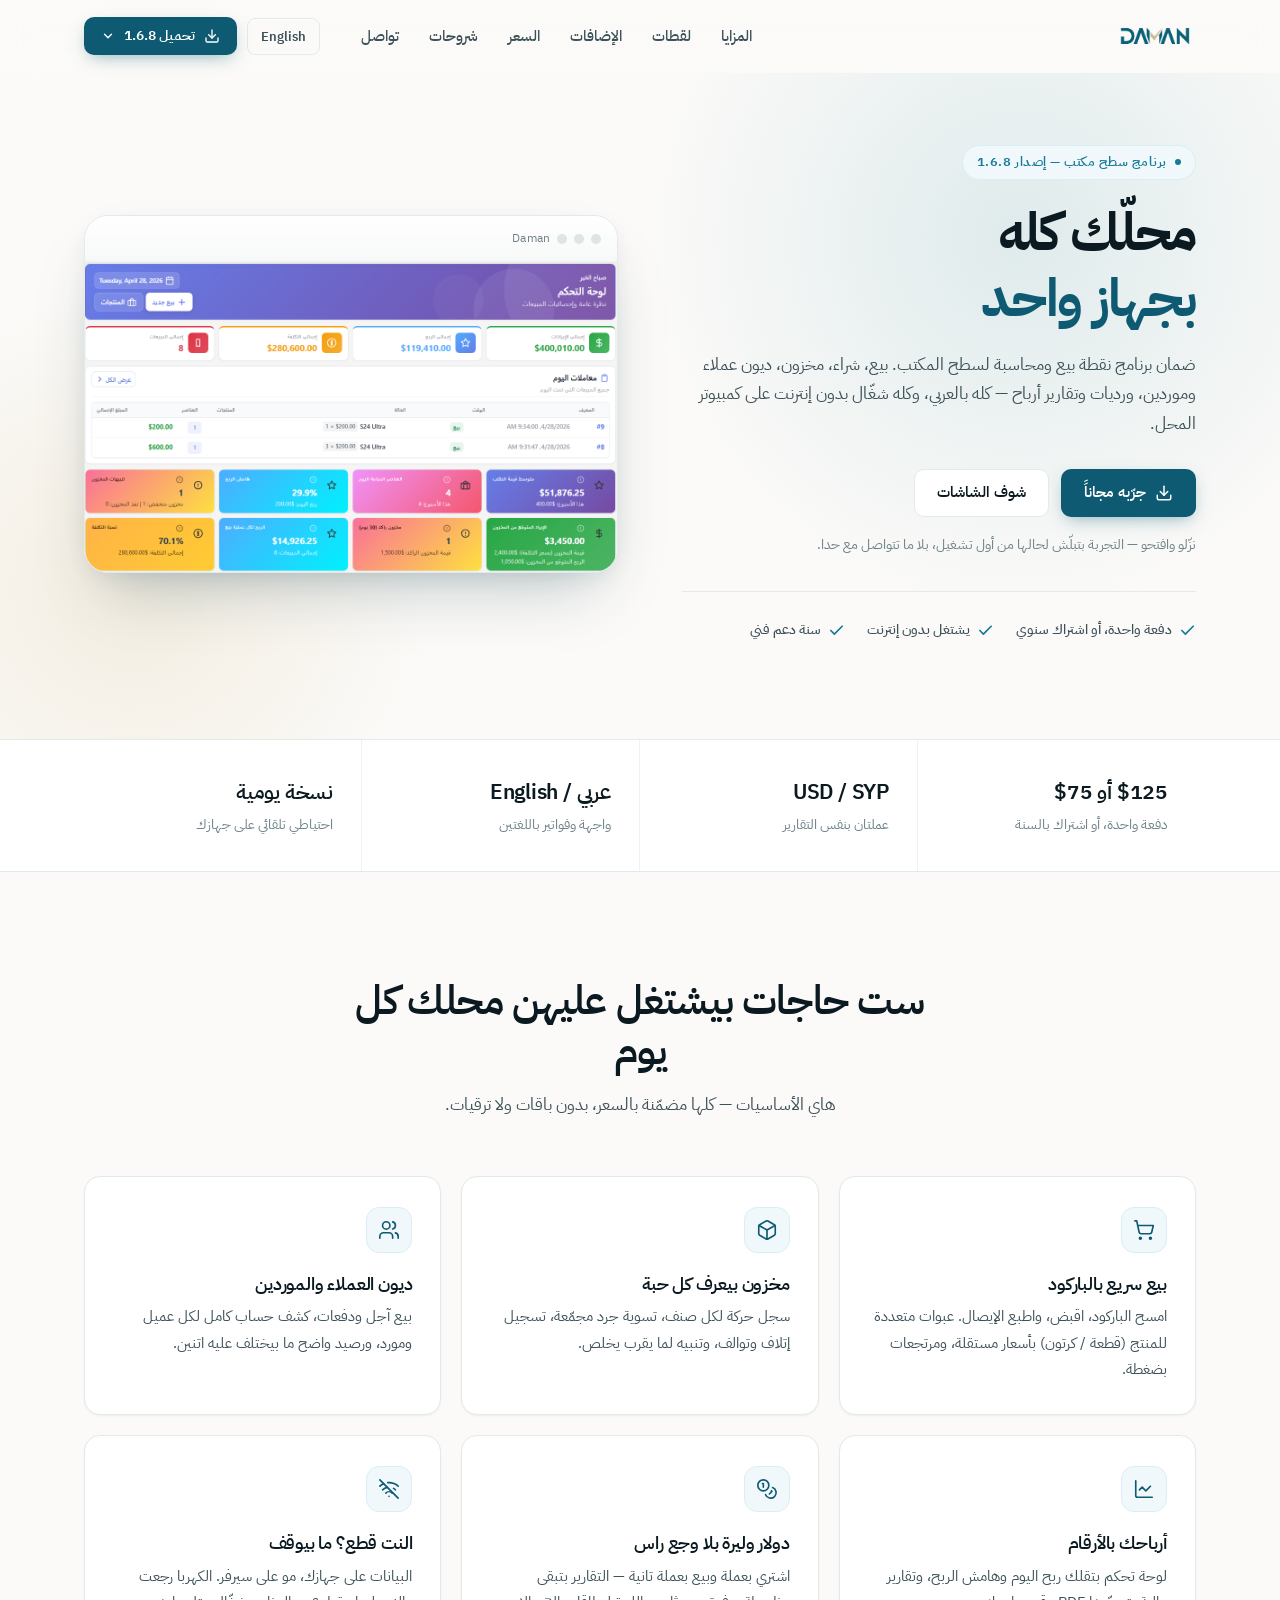
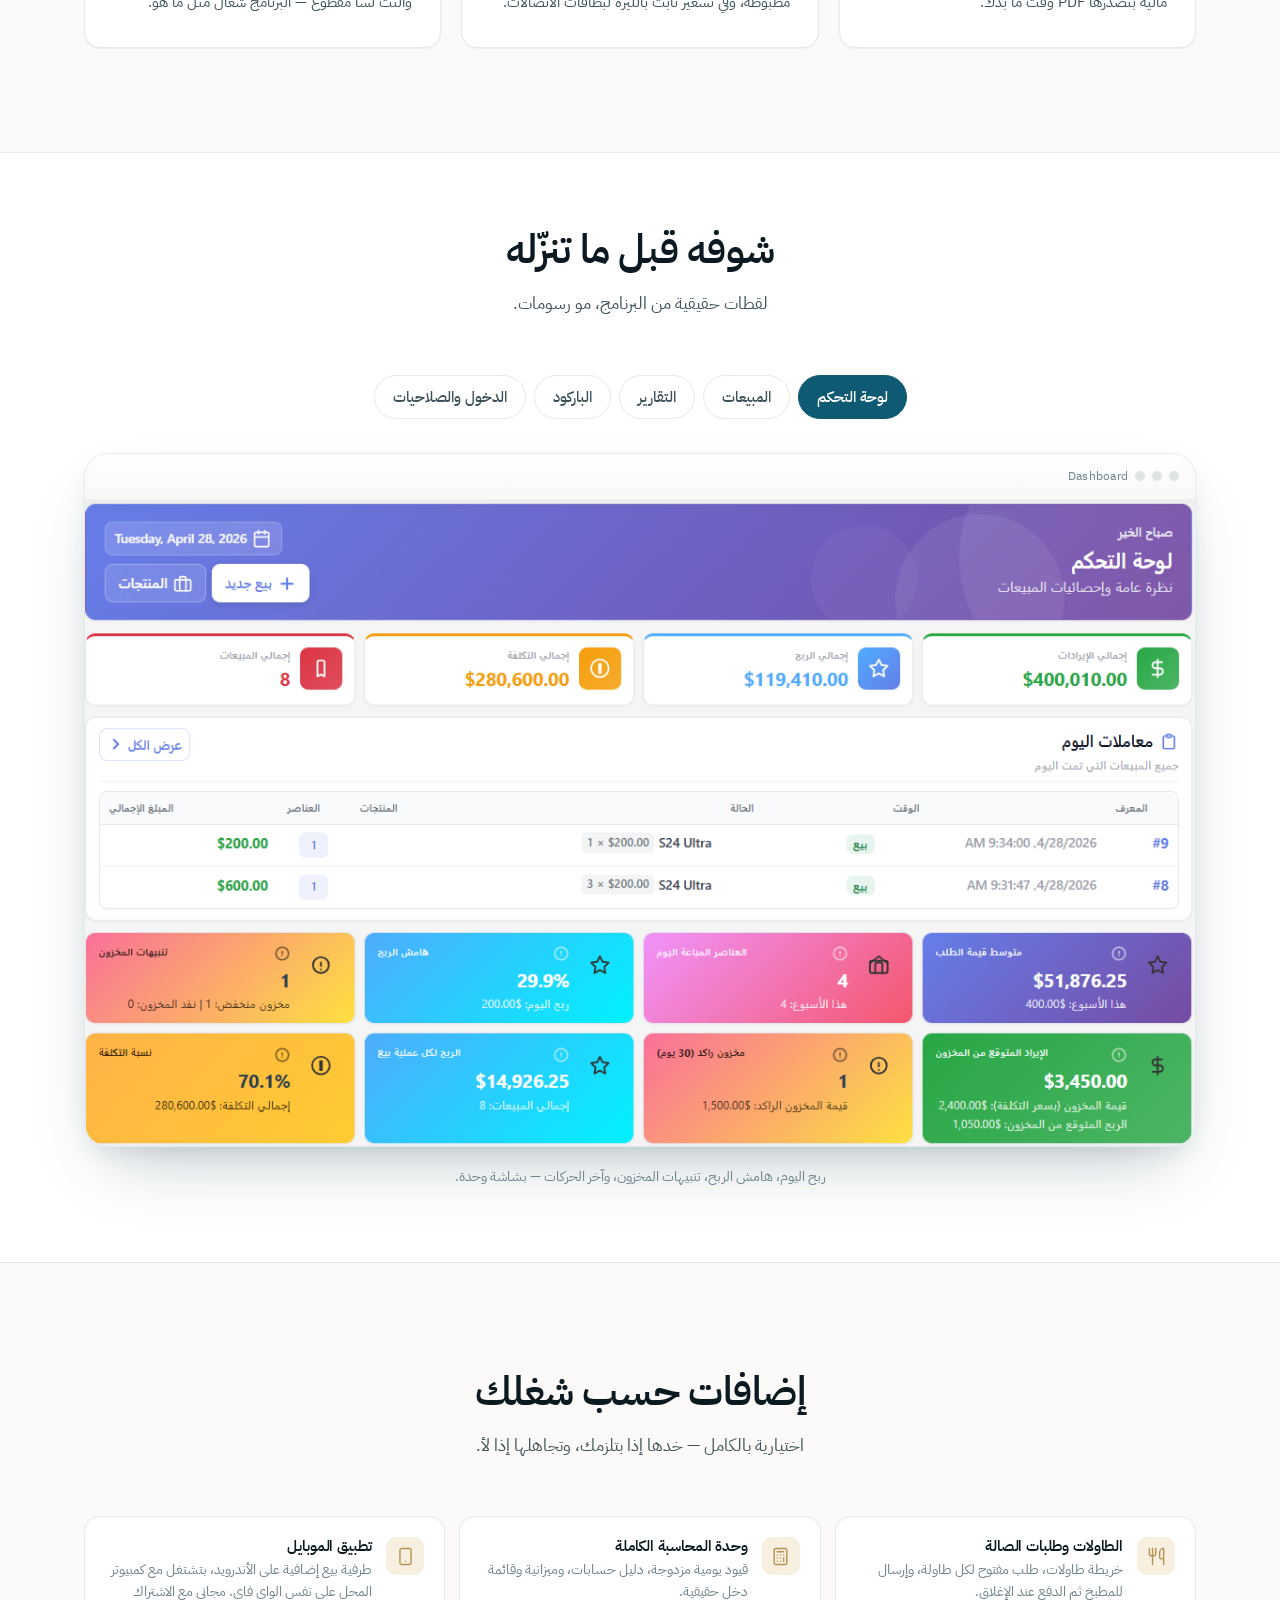
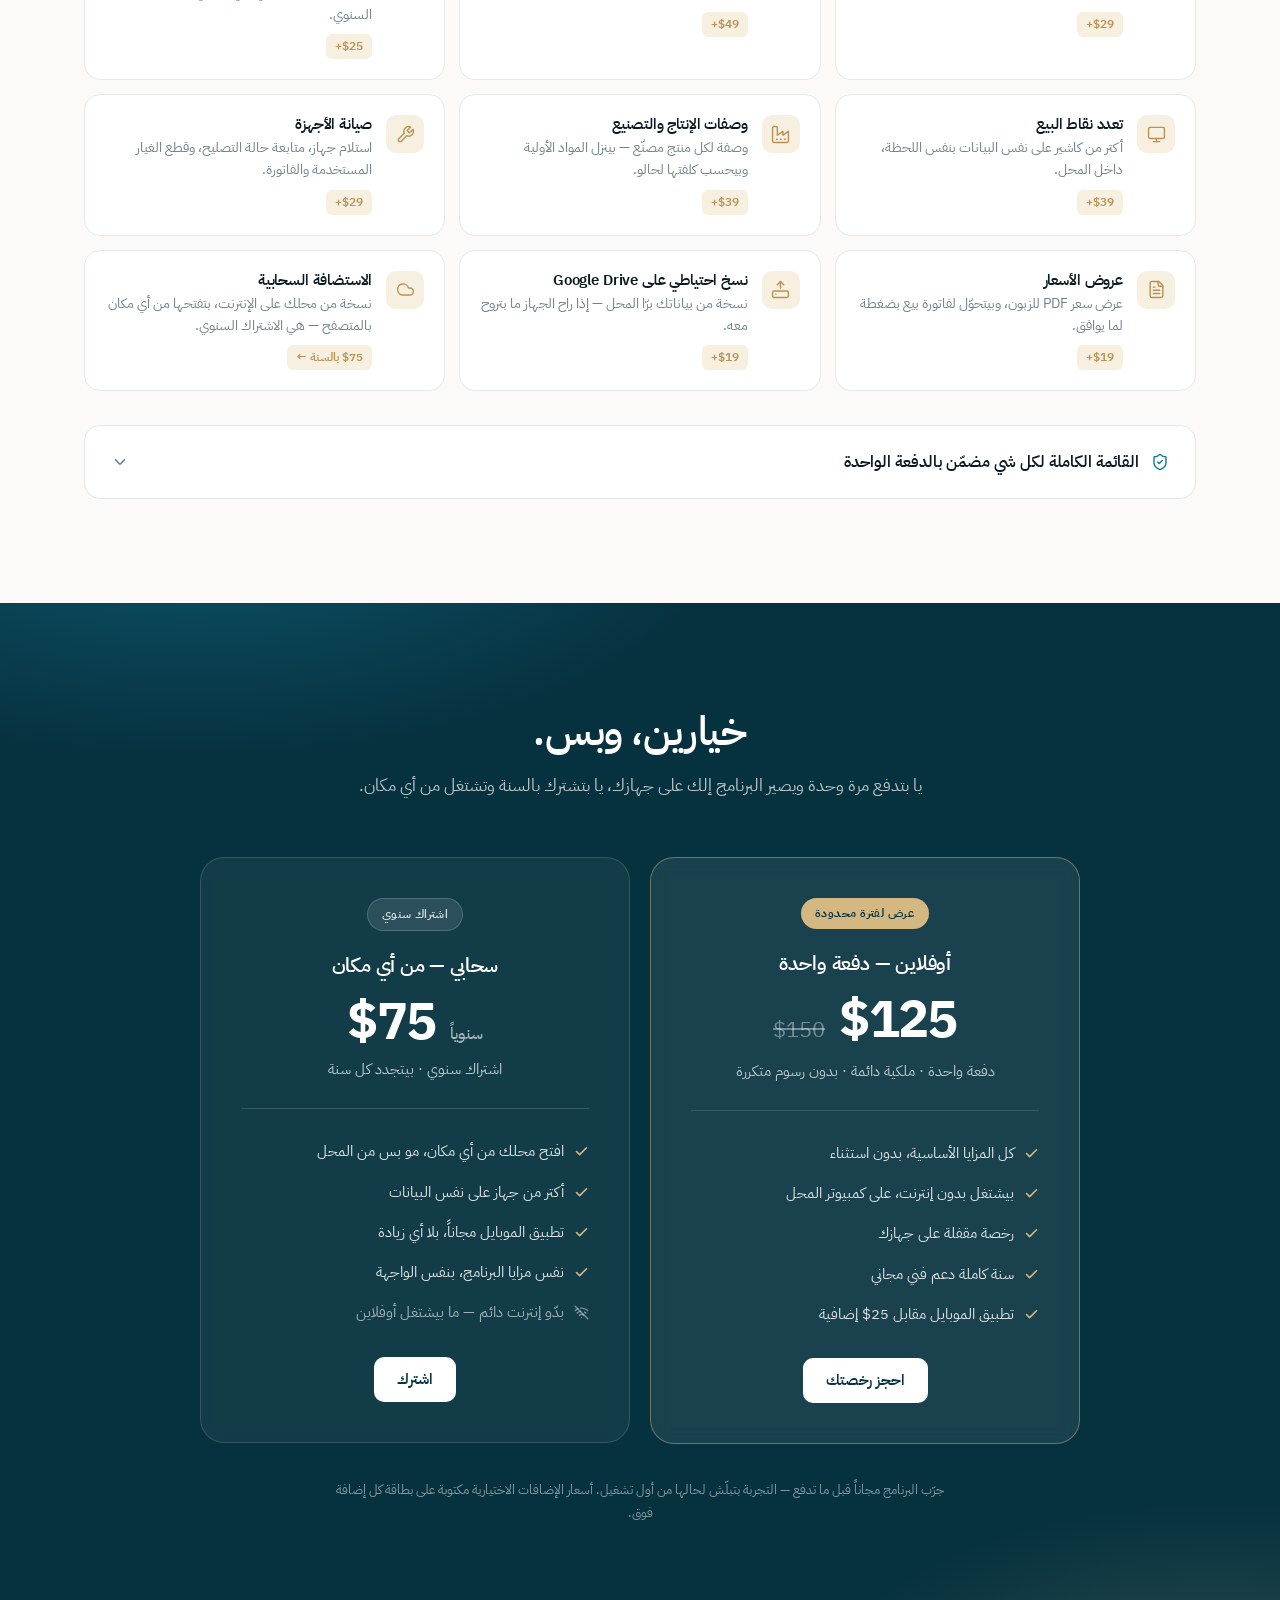
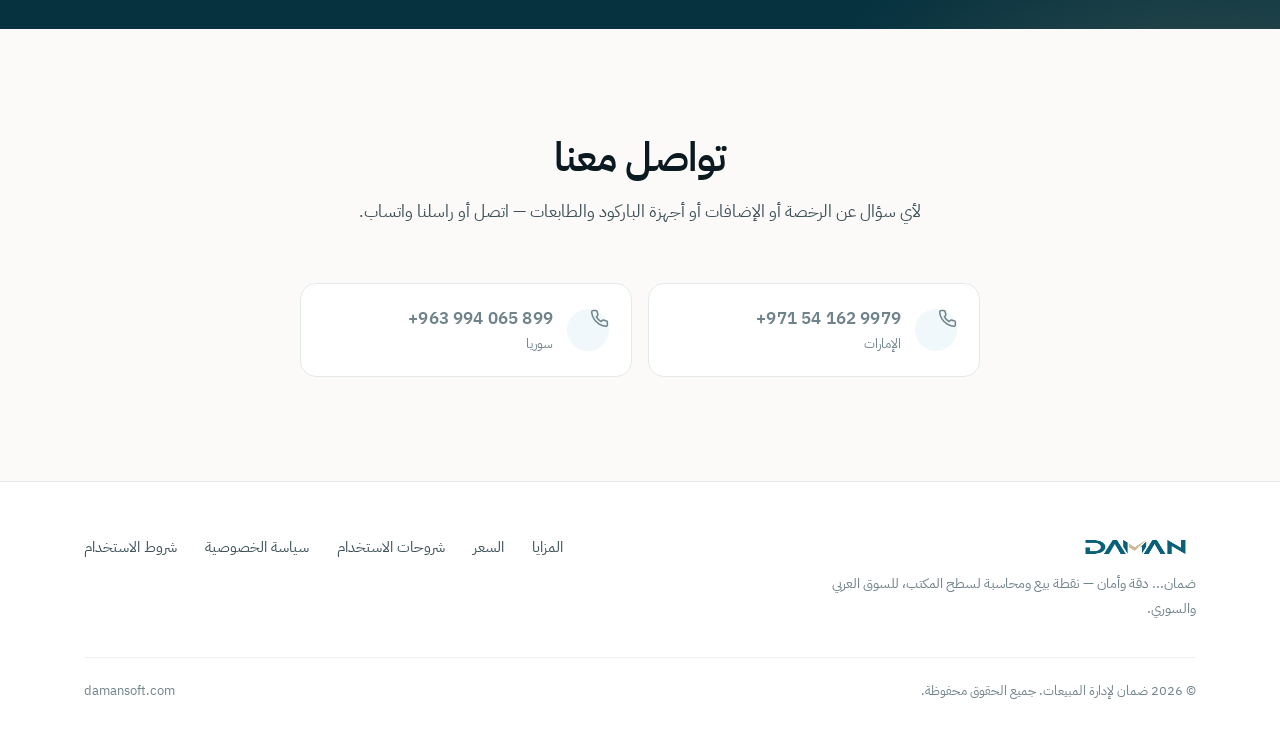
==== index.html @ 3c434d3d "redesign: rebuild the marketing site from scratch Replace the old page entirely rather than restylin" ====
<!DOCTYPE html>
<html lang="ar" dir="rtl">
<head>
<meta charset="UTF-8">
<meta name="viewport" content="width=device-width, initial-scale=1.0">
<title>ضمان لإدارة المبيعات | Daman Sales Management</title>
<meta name="description" content="ضمان — نظام نقاط بيع سطح مكتب للمحلات العربية. يعمل بدون إنترنت، دعم تعدد العملات، ورديات، حسابات عملاء وموردين، مشتريات، تقارير PDF، وباركود.">
<meta property="og:title" content="ضمان لإدارة المبيعات | Daman Sales Management">
<meta property="og:description" content="ضمان... دقة وأمان — نقطة بيع سطح مكتب متكاملة للسوق العربي والسوري.">
<meta property="og:image" content="https://damansoft.com/dashboard.png">
<meta name="theme-color" content="#0E5A72">
<link rel="icon" type="image/x-icon" href="./icon.ico">
<link rel="preconnect" href="https://fonts.googleapis.com">
<link rel="preconnect" href="https://fonts.gstatic.com" crossorigin>
<link href="https://fonts.googleapis.com/css2?family=IBM+Plex+Sans+Arabic:wght@300;400;500;600;700&display=swap" rel="stylesheet">
<style>
/* ──────────────────────────────────────────────────────────────
   Design tokens — one place for colour, type scale, spacing.
   Palette is taken straight from the logo: deep petrol teal +
   warm sand gold, on a warm off-white (not a cold grey).
   ────────────────────────────────────────────────────────────── */
:root{
  --teal-900:#06313f;
  --teal-800:#0a475c;
  --teal-700:#0e5a72;
  --teal-600:#157b97;
  --teal-100:#dbeef4;
  --teal-50:#f0f8fb;
  --sand-600:#b89355;
  --sand-500:#d3b882;
  --sand-100:#f7efdf;
  --ink:#0b1a20;
  --ink-70:#3d5159;
  --ink-45:#6f838a;
  --line:#e4e9ea;
  --line-soft:#eff2f2;
  --bg:#fbfaf8;
  --surface:#ffffff;

  --radius-sm:10px;
  --radius:16px;
  --radius-lg:24px;

  --shadow-sm:0 1px 2px rgba(11,26,32,.05);
  --shadow:0 4px 16px -4px rgba(11,26,32,.08), 0 1px 3px rgba(11,26,32,.04);
  --shadow-lg:0 32px 64px -24px rgba(6,49,63,.28), 0 8px 24px -8px rgba(6,49,63,.12);

  --maxw:1160px;
  --ease:cubic-bezier(.22,.61,.36,1);
}

*,*::before,*::after{box-sizing:border-box;margin:0;padding:0}

html{scroll-behavior:smooth;scroll-padding-top:88px;-webkit-text-size-adjust:100%}

body{
  font-family:'IBM Plex Sans Arabic',system-ui,-apple-system,'Segoe UI',sans-serif;
  background:var(--bg);
  color:var(--ink);
  font-size:16px;
  font-weight:400;
  line-height:1.75;
  -webkit-font-smoothing:antialiased;
  text-rendering:optimizeLegibility;
}

img{max-width:100%;display:block}
a{color:inherit;text-decoration:none}
ul{list-style:none}
svg{flex:none}

/* Language switching: both languages live in the DOM, one is hidden.
   No JS needed to read the page, and both are indexable. */
html[lang="ar"] .en{display:none !important}
html[lang="en"] .ar{display:none !important}

::selection{background:var(--teal-100);color:var(--teal-900)}

:focus-visible{outline:2px solid var(--teal-600);outline-offset:3px;border-radius:6px}

/* ── Layout primitives ─────────────────────────────────────── */
.wrap{width:100%;max-width:var(--maxw);margin-inline:auto;padding-inline:24px}
.section{padding-block:104px}
.section--tight{padding-block:72px}

.eyebrow{
  display:inline-flex;align-items:center;gap:8px;
  font-size:.8125rem;font-weight:600;letter-spacing:.04em;
  color:var(--teal-600);
  background:var(--teal-50);
  border:1px solid var(--teal-100);
  border-radius:100px;
  padding:5px 14px;
  margin-bottom:20px;
}
.eyebrow .dot{width:6px;height:6px;border-radius:50%;background:var(--teal-600)}

h1,h2,h3,h4{line-height:1.25;font-weight:600;letter-spacing:-.01em}
h2{font-size:clamp(1.75rem,3.4vw,2.5rem)}
h3{font-size:1.125rem;font-weight:600}

.section-head{max-width:620px;margin-bottom:56px}
.section-head.center{margin-inline:auto;text-align:center}
.lead{color:var(--ink-70);font-size:1.0625rem;margin-top:14px}

/* ── Buttons ───────────────────────────────────────────────── */
.btn{
  display:inline-flex;align-items:center;justify-content:center;gap:9px;
  font-family:inherit;font-size:.9375rem;font-weight:600;line-height:1;
  padding:14px 22px;border-radius:var(--radius-sm);border:1px solid transparent;
  cursor:pointer;white-space:nowrap;
  transition:background .18s var(--ease),border-color .18s var(--ease),
             color .18s var(--ease),transform .18s var(--ease),box-shadow .18s var(--ease);
}
.btn:active{transform:translateY(1px)}
.btn--primary{background:var(--teal-700);color:#fff;box-shadow:0 6px 18px -6px rgba(14,90,114,.5)}
.btn--primary:hover{background:var(--teal-800);box-shadow:0 10px 24px -8px rgba(14,90,114,.55)}
.btn--ghost{background:var(--surface);color:var(--ink);border-color:var(--line)}
.btn--ghost:hover{border-color:var(--teal-600);color:var(--teal-700)}
.btn--onDark{background:#fff;color:var(--teal-900)}
.btn--onDark:hover{background:var(--sand-100)}
.btn--sm{padding:10px 16px;font-size:.875rem}

/* ── Nav ───────────────────────────────────────────────────── */
.nav{
  position:sticky;top:0;z-index:60;
  background:rgba(251,250,248,.82);
  backdrop-filter:saturate(180%) blur(16px);
  -webkit-backdrop-filter:saturate(180%) blur(16px);
  border-bottom:1px solid transparent;
  transition:border-color .25s var(--ease),box-shadow .25s var(--ease);
}
.nav.is-stuck{border-bottom-color:var(--line);box-shadow:0 1px 16px rgba(11,26,32,.04)}
.nav__inner{display:flex;align-items:center;gap:28px;height:72px}
.nav__logo img{height:30px;width:auto}
.nav__links{display:flex;align-items:center;gap:4px;margin-inline-start:auto}
.nav__links a{
  font-size:.9375rem;font-weight:500;color:var(--ink-70);
  padding:8px 13px;border-radius:8px;transition:color .18s,background .18s;
}
.nav__links a:hover{color:var(--teal-700);background:var(--teal-50)}
.nav__actions{display:flex;align-items:center;gap:10px}

.lang-toggle{
  font-family:inherit;font-size:.8125rem;font-weight:600;
  background:none;border:1px solid var(--line);color:var(--ink-70);
  padding:8px 13px;border-radius:8px;cursor:pointer;
  transition:border-color .18s,color .18s;
}
.lang-toggle:hover{border-color:var(--teal-600);color:var(--teal-700)}

/* Download dropdown — plain <details>, works without JS */
.dl{position:relative}
.dl > summary{list-style:none;cursor:pointer}
.dl > summary::-webkit-details-marker{display:none}
.dl__menu{
  position:absolute;inset-inline-end:0;top:calc(100% + 10px);
  width:max-content;min-width:272px;max-width:min(340px,calc(100vw - 36px));
  padding:7px;
  background:var(--surface);border:1px solid var(--line);
  border-radius:var(--radius);box-shadow:var(--shadow-lg);
  z-index:70;
}
.dl__menu a{
  display:flex;align-items:baseline;gap:8px;flex-wrap:wrap;
  padding:11px 13px;border-radius:9px;
  font-size:.9375rem;font-weight:500;
  transition:background .15s;
}
.dl__menu a:hover{background:var(--teal-50);color:var(--teal-800)}
.dl__menu small{color:var(--ink-45);font-weight:400;font-size:.8125rem}
.dl__caret{transition:transform .2s var(--ease)}
.dl[open] .dl__caret{transform:rotate(180deg)}

/* Phone menu — same <details> pattern, shown only where the inline links are not */
.menu{display:none;position:relative}
.menu > summary{
  list-style:none;cursor:pointer;
  display:grid;place-items:center;width:38px;height:38px;
  border:1px solid var(--line);border-radius:9px;color:var(--ink-70);
}
.menu > summary::-webkit-details-marker{display:none}
.menu > summary:hover{border-color:var(--teal-600);color:var(--teal-700)}
.menu__panel{
  position:fixed;inset-inline-end:18px;top:72px;
  width:min(280px,calc(100vw - 36px));
  background:var(--surface);border:1px solid var(--line);
  border-radius:var(--radius);box-shadow:var(--shadow-lg);
  padding:7px;z-index:70;
}
.menu__panel a{display:block;padding:12px 14px;border-radius:9px;font-size:.9375rem;font-weight:500}
.menu__panel a:hover{background:var(--teal-50);color:var(--teal-800)}

/* ── Hero ──────────────────────────────────────────────────── */
.hero{position:relative;overflow:hidden;padding-block:72px 96px}
.hero::before{
  /* soft brand glow behind the headline, no hard edges */
  content:'';position:absolute;z-index:0;
  inset-inline-start:-10%;top:-34%;
  width:780px;height:780px;border-radius:50%;
  background:radial-gradient(circle,rgba(21,123,151,.12) 0%,rgba(21,123,151,0) 68%);
  pointer-events:none;
}
.hero::after{
  content:'';position:absolute;z-index:0;
  inset-inline-end:-14%;bottom:-24%;
  width:620px;height:620px;border-radius:50%;
  background:radial-gradient(circle,rgba(211,184,130,.20) 0%,rgba(211,184,130,0) 68%);
  pointer-events:none;
}
.hero .wrap{position:relative;z-index:1}
.hero__grid{display:grid;grid-template-columns:minmax(0,1fr) minmax(0,1.04fr);gap:64px;align-items:center}
.hero h1{font-size:clamp(2.1rem,4.6vw,3.3rem);font-weight:700;letter-spacing:-.025em}
.hero h1 em{font-style:normal;color:var(--teal-700)}
.hero__sub{color:var(--ink-70);font-size:1.0625rem;margin-top:18px;max-width:34em}
.hero__cta{display:flex;flex-wrap:wrap;gap:12px;margin-top:30px}
.hero__note{font-size:.875rem;color:var(--ink-45);margin-top:16px;max-width:38em}

.hero__trust{
  display:flex;flex-wrap:wrap;gap:8px 22px;
  margin-top:34px;padding-top:26px;border-top:1px solid var(--line);
}
.hero__trust li{
  display:flex;align-items:center;gap:7px;
  font-size:.875rem;font-weight:500;color:var(--ink-70);
}
.hero__trust svg{color:var(--teal-600)}

/* App-window frame around the screenshot */
.shot{
  background:var(--surface);
  border:1px solid var(--line);
  border-radius:var(--radius-lg);
  box-shadow:var(--shadow-lg);
  overflow:hidden;
}
.shot__bar{
  display:flex;align-items:center;gap:7px;
  padding:12px 16px;
  background:linear-gradient(180deg,#fff,#f7f8f8);
  border-bottom:1px solid var(--line-soft);
}
.shot__bar i{width:10px;height:10px;border-radius:50%;background:#dfe4e5;display:block}
.shot__bar span{
  margin-inline-start:auto;font-size:.75rem;color:var(--ink-45);
  letter-spacing:.02em;direction:ltr;
}
.shot img{width:100%;height:auto}

/* ── Fact strip ────────────────────────────────────────────── */
.facts{border-block:1px solid var(--line);background:var(--surface)}
.facts__grid{display:grid;grid-template-columns:repeat(4,1fr)}
.facts__item{padding:34px 28px;border-inline-start:1px solid var(--line-soft)}
.facts__item:first-child{border-inline-start:0}
.facts__item strong{display:block;font-size:1.3125rem;font-weight:600;letter-spacing:-.01em}
.facts__item span{display:block;font-size:.875rem;color:var(--ink-45);margin-top:2px}

/* ── Feature cards ─────────────────────────────────────────── */
.cards{display:grid;grid-template-columns:repeat(3,1fr);gap:20px}
.card{
  position:relative;
  background:var(--surface);
  border:1px solid var(--line);
  border-radius:var(--radius);
  padding:30px 28px 32px;
  box-shadow:var(--shadow-sm);
  transition:border-color .22s var(--ease),transform .22s var(--ease),box-shadow .22s var(--ease);
}
.card:hover{transform:translateY(-3px);border-color:var(--teal-100);box-shadow:var(--shadow)}
.card__icon{
  display:grid;place-items:center;
  width:46px;height:46px;border-radius:13px;
  background:var(--teal-50);color:var(--teal-700);
  border:1px solid var(--teal-100);
  margin-bottom:20px;
}
.card h3{margin-bottom:8px}
.card p{color:var(--ink-70);font-size:.9375rem}

/* ── Screenshot tabs ───────────────────────────────────────── */
.tabs{display:flex;flex-wrap:wrap;gap:8px;justify-content:center;margin-bottom:34px}
.tab{
  font-family:inherit;font-size:.9375rem;font-weight:500;
  padding:10px 18px;border-radius:100px;cursor:pointer;
  background:var(--surface);border:1px solid var(--line);color:var(--ink-70);
  transition:all .18s var(--ease);
}
.tab:hover{border-color:var(--teal-600);color:var(--teal-700)}
.tab[aria-selected="true"]{background:var(--teal-700);border-color:var(--teal-700);color:#fff}
.panel{display:none}
.panel[data-active]{display:block;animation:fade .4s var(--ease)}
@keyframes fade{from{opacity:0;transform:translateY(8px)}to{opacity:1;transform:none}}
.panel__cap{text-align:center;color:var(--ink-45);font-size:.875rem;margin-top:18px}

/* ── Add-ons ───────────────────────────────────────────────── */
.addons{display:grid;grid-template-columns:repeat(3,1fr);gap:14px}
.addon{
  display:flex;align-items:flex-start;gap:14px;
  background:var(--surface);border:1px solid var(--line);
  border-radius:var(--radius);padding:20px;
  transition:border-color .2s var(--ease)}
.addon:hover{border-color:var(--teal-100)}
.addon__ic{
  display:grid;place-items:center;flex:none;
  width:38px;height:38px;border-radius:10px;
  background:var(--sand-100);color:var(--sand-600);
}
.addon h4{font-size:.9375rem;font-weight:600;margin-bottom:3px}
.addon p{font-size:.875rem;color:var(--ink-45);line-height:1.6}
.addon .tagp{
  display:inline-block;margin-top:8px;
  font-size:.75rem;font-weight:600;color:var(--sand-600);
  background:var(--sand-100);border-radius:6px;padding:2px 9px;
  /* "+$29" must not be flipped to "$29+" by the RTL bidi algorithm. */
  direction:ltr;
}
.addon .tagp--word{direction:inherit}

/* ── Full list (collapsed) ─────────────────────────────────── */
.all{
  background:var(--surface);border:1px solid var(--line);
  border-radius:var(--radius);overflow:hidden;
}
.all > summary{
  list-style:none;cursor:pointer;
  display:flex;align-items:center;gap:12px;
  padding:22px 26px;font-weight:600;
  transition:background .18s;
}
.all > summary::-webkit-details-marker{display:none}
.all > summary:hover{background:var(--teal-50)}
.all > summary .chev{margin-inline-start:auto;color:var(--ink-45);transition:transform .22s var(--ease)}
.all[open] > summary .chev{transform:rotate(180deg)}
.all[open] > summary{border-bottom:1px solid var(--line-soft)}
.all__body{padding:26px;columns:2;column-gap:40px}
.all__body li{
  display:flex;gap:10px;align-items:flex-start;
  font-size:.9375rem;color:var(--ink-70);
  padding-block:6px;break-inside:avoid;
}
.all__body svg{color:var(--teal-600);margin-top:6px}

/* ── Pricing (dark band) ───────────────────────────────────── */
.price-band{
  background:var(--teal-900);
  background-image:
    radial-gradient(900px 420px at 15% -10%,rgba(21,123,151,.5),transparent 62%),
    radial-gradient(700px 380px at 95% 110%,rgba(211,184,130,.22),transparent 60%);
  color:#fff;
}
.price-band h2{color:#fff}
.price-band .lead{color:rgba(255,255,255,.72)}
.price-grid{
  display:grid;grid-template-columns:repeat(2,1fr);gap:20px;
  max-width:880px;margin-inline:auto;align-items:start;
}
.price-card{
  background:rgba(255,255,255,.055);
  border:1px solid rgba(255,255,255,.14);
  border-radius:var(--radius-lg);
  padding:40px;
  backdrop-filter:blur(8px);
  -webkit-backdrop-filter:blur(8px);
  text-align:center;
}
.price-card--main{border-color:rgba(211,184,130,.45);background:rgba(255,255,255,.08)}
.price-card .badge{
  display:inline-block;
  font-size:.75rem;font-weight:600;letter-spacing:.04em;
  color:var(--teal-900);background:var(--sand-500);
  border-radius:100px;padding:5px 14px;margin-bottom:22px;
}
.price-card .badge--plain{
  color:rgba(255,255,255,.82);background:rgba(255,255,255,.1);
  border:1px solid rgba(255,255,255,.18);
}
.price-card h3{font-size:1.25rem;color:#fff;font-weight:600}
.price-row{
  display:flex;align-items:baseline;justify-content:center;gap:14px;
  margin:18px 0 8px;direction:ltr;
}
.price-row .was{font-size:1.375rem;color:rgba(255,255,255,.4);text-decoration:line-through}
.price-row .now{font-size:3.25rem;font-weight:700;letter-spacing:-.03em;line-height:1}
.price-row .per{font-size:1rem;color:rgba(255,255,255,.6);font-weight:500}
.price-card .once{color:rgba(255,255,255,.72);font-size:.9375rem}
.price-band .fine{
  color:rgba(255,255,255,.5);font-size:.8125rem;
  margin-top:34px;line-height:1.8;
}
.price-card .btn{margin-top:26px}

.price-points{
  display:grid;gap:4px;
  text-align:start;margin-top:26px;padding-top:24px;
  border-top:1px solid rgba(255,255,255,.14);
}
.price-points li{
  display:flex;gap:10px;align-items:flex-start;
  font-size:.9375rem;color:rgba(255,255,255,.86);padding-block:5px;
}
.price-points svg{color:var(--sand-500);margin-top:6px}

/* ── Contact ───────────────────────────────────────────────── */
.contact-grid{display:grid;grid-template-columns:repeat(2,1fr);gap:16px;max-width:680px;margin-inline:auto}
.num{
  display:flex;align-items:center;gap:14px;
  background:var(--surface);border:1px solid var(--line);
  border-radius:var(--radius);padding:20px 22px;
  transition:border-color .2s var(--ease),transform .2s var(--ease),box-shadow .2s var(--ease);
}
.num:hover{border-color:var(--teal-600);transform:translateY(-2px);box-shadow:var(--shadow)}
.num__ic{
  display:grid;place-items:center;flex:none;
  width:42px;height:42px;border-radius:50%;
  background:var(--teal-50);color:var(--teal-700);
}
.num b{display:block;font-size:1.0625rem;font-weight:600;direction:ltr;letter-spacing:.01em}
.num span{display:block;font-size:.8125rem;color:var(--ink-45)}

/* ── Footer ────────────────────────────────────────────────── */
.foot{border-top:1px solid var(--line);background:var(--surface);padding-block:52px 40px}
.foot__top{display:flex;flex-wrap:wrap;gap:28px;align-items:flex-start;justify-content:space-between}
.foot__brand img{height:26px}
.foot__brand p{font-size:.875rem;color:var(--ink-45);margin-top:12px;max-width:26em}
.foot__links{display:flex;flex-wrap:wrap;gap:10px 28px}
.foot__links a{font-size:.9375rem;color:var(--ink-70);transition:color .18s}
.foot__links a:hover{color:var(--teal-700)}
.foot__bar{
  margin-top:36px;padding-top:22px;border-top:1px solid var(--line-soft);
  display:flex;flex-wrap:wrap;gap:10px 20px;justify-content:space-between;
  font-size:.8125rem;color:var(--ink-45);
}

/* ── Scroll reveal ─────────────────────────────────────────── */
.reveal{opacity:0;transform:translateY(18px);transition:opacity .6s var(--ease),transform .6s var(--ease)}
.reveal.in{opacity:1;transform:none}

@media (prefers-reduced-motion:reduce){
  *{animation-duration:.01ms !important;transition-duration:.01ms !important;scroll-behavior:auto !important}
  .reveal{opacity:1;transform:none}
}

/* ── Responsive ────────────────────────────────────────────── */
@media (max-width:1000px){
  .hero__grid{grid-template-columns:1fr;gap:48px}
  .cards,.addons{grid-template-columns:repeat(2,1fr)}
  .price-grid{max-width:620px;grid-template-columns:1fr}
  .facts__grid{grid-template-columns:repeat(2,1fr)}
  .facts__item:nth-child(3){border-inline-start:0}
  .facts__item:nth-child(n+3){border-top:1px solid var(--line-soft)}
  .nav__links{display:none}
  .menu{display:block}
}
@media (max-width:760px){
  .section{padding-block:72px}
  .wrap{padding-inline:18px}
  .hero{padding-block:48px 72px}
  .cards,.addons,.contact-grid,.price-grid{grid-template-columns:1fr}
  .all__body{columns:1;padding:20px}
  .dl > summary .dlv{display:none}
  .price-card{padding:30px 22px}
  .price-row .now{font-size:3rem}
  .nav__inner{height:64px;gap:14px}
  .nav__logo img{height:26px}
  .hero__cta .btn{flex:1 1 100%}
  .dl__menu{position:fixed;inset-inline-end:18px;top:72px;min-width:0;width:min(320px,calc(100vw - 36px))}
  .foot__top{flex-direction:column}
}
</style>
</head>
<body>

<!-- Icon sprite: Lucide outline icons, inlined once and referenced with <use>. -->
<svg width="0" height="0" style="position:absolute" aria-hidden="true" focusable="false">
  <defs>
    <g id="i-cart"><circle cx="8" cy="21" r="1"/><circle cx="19" cy="21" r="1"/><path d="M2.05 2.05h2l2.66 12.42a2 2 0 0 0 2 1.58h9.78a2 2 0 0 0 1.95-1.57l1.65-7.43H5.12"/></g>
    <g id="i-box"><path d="M21 8a2 2 0 0 0-1-1.73l-7-4a2 2 0 0 0-2 0l-7 4A2 2 0 0 0 3 8v8a2 2 0 0 0 1 1.73l7 4a2 2 0 0 0 2 0l7-4A2 2 0 0 0 21 16Z"/><path d="m3.3 7 8.7 5 8.7-5"/><path d="M12 22V12"/></g>
    <g id="i-users"><path d="M16 21v-2a4 4 0 0 0-4-4H6a4 4 0 0 0-4 4v2"/><circle cx="9" cy="7" r="4"/><path d="M22 21v-2a4 4 0 0 0-3-3.87"/><path d="M16 3.13a4 4 0 0 1 0 7.75"/></g>
    <g id="i-chart"><path d="M3 3v16a2 2 0 0 0 2 2h16"/><path d="m19 9-5 5-4-4-3 3"/></g>
    <g id="i-offline"><path d="M12 20h.01"/><path d="M8.5 16.43a5 5 0 0 1 7 0"/><path d="M5 12.86a10 10 0 0 1 5.17-2.69"/><path d="M19 12.86a10 10 0 0 0-2.01-1.52"/><path d="M2 8.82a15 15 0 0 1 4.18-2.64"/><path d="M22 8.82a15 15 0 0 0-11.29-3.76"/><path d="m2 2 20 20"/></g>
    <g id="i-coins"><circle cx="8" cy="8" r="6"/><path d="M18.09 10.37A6 6 0 1 1 10.34 18"/><path d="M7 6h1v4"/><path d="m16.71 13.88.7.71-2.82 2.82"/></g>
    <g id="i-check"><path d="m20 6-11 11-5-5"/></g>
    <g id="i-down"><path d="M21 15v4a2 2 0 0 1-2 2H5a2 2 0 0 1-2-2v-4"/><path d="m7 10 5 5 5-5"/><path d="M12 15V3"/></g>
    <g id="i-chev"><path d="m6 9 6 6 6-6"/></g>
    <g id="i-menu"><path d="M4 6h16"/><path d="M4 12h16"/><path d="M4 18h16"/></g>
    <g id="i-phone"><path d="M22 16.92v3a2 2 0 0 1-2.18 2 19.79 19.79 0 0 1-8.63-3.07 19.5 19.5 0 0 1-6-6 19.79 19.79 0 0 1-3.07-8.67A2 2 0 0 1 4.11 2h3a2 2 0 0 1 2 1.72c.13.96.36 1.9.7 2.81a2 2 0 0 1-.45 2.11L8.09 9.91a16 16 0 0 0 6 6l1.27-1.27a2 2 0 0 1 2.11-.45c.9.34 1.85.57 2.81.7A2 2 0 0 1 22 16.92Z"/></g>
    <g id="i-table"><path d="M3 2v7c0 1.1.9 2 2 2h4a2 2 0 0 0 2-2V2"/><path d="M7 2v20"/><path d="M21 15V2a5 5 0 0 0-5 5v6c0 1.1.9 2 2 2h3Zm0 0v7"/></g>
    <g id="i-wrench"><path d="M14.7 6.3a1 1 0 0 0 0 1.4l1.6 1.6a1 1 0 0 0 1.4 0l3.77-3.77a6 6 0 0 1-7.94 7.94l-6.91 6.91a2.12 2.12 0 0 1-3-3l6.91-6.91a6 6 0 0 1 7.94-7.94l-3.76 3.76Z"/></g>
    <g id="i-cloud"><path d="M17.5 19H9a7 7 0 1 1 6.71-9h1.79a4.5 4.5 0 1 1 0 9Z"/></g>
    <g id="i-phone-app"><rect width="14" height="20" x="5" y="2" rx="2"/><path d="M12 18h.01"/></g>
    <g id="i-calc"><rect width="16" height="20" x="4" y="2" rx="2"/><path d="M8 6h8"/><path d="M16 14v4"/><path d="M16 10h.01"/><path d="M12 10h.01"/><path d="M8 10h.01"/><path d="M12 14h.01"/><path d="M8 14h.01"/><path d="M12 18h.01"/><path d="M8 18h.01"/></g>
    <g id="i-quote"><path d="M15 2H6a2 2 0 0 0-2 2v16a2 2 0 0 0 2 2h12a2 2 0 0 0 2-2V7Z"/><path d="M14 2v4a2 2 0 0 0 2 2h4"/><path d="M16 13H8"/><path d="M16 17H8"/><path d="M10 9H8"/></g>
    <g id="i-monitor"><rect width="20" height="14" x="2" y="3" rx="2"/><path d="M8 21h8"/><path d="M12 17v4"/></g>
    <g id="i-factory"><path d="M2 20a2 2 0 0 0 2 2h16a2 2 0 0 0 2-2V8l-7 5V8l-7 5V4a2 2 0 0 0-2-2H4a2 2 0 0 0-2 2Z"/><path d="M17 18h1"/><path d="M12 18h1"/><path d="M7 18h1"/></g>
    <g id="i-backup"><path d="m16 6-4-4-4 4"/><path d="M12 2v8"/><rect width="20" height="8" x="2" y="14" rx="2"/><path d="M6 18h.01"/></g>
    <g id="i-clock"><circle cx="12" cy="12" r="10"/><path d="M12 6v6l4 2"/></g>
    <g id="i-shield"><path d="M20 13c0 5-3.5 7.5-7.66 8.95a1 1 0 0 1-.67-.01C7.5 20.5 4 18 4 13V6a1 1 0 0 1 1-1c2 0 4.5-1.2 6.24-2.72a1.17 1.17 0 0 1 1.52 0C14.51 3.81 17 5 19 5a1 1 0 0 1 1 1Z"/><path d="m9 12 2 2 4-4"/></g>
    <g id="i-barcode"><path d="M3 7V5a2 2 0 0 1 2-2h2"/><path d="M17 3h2a2 2 0 0 1 2 2v2"/><path d="M21 17v2a2 2 0 0 1-2 2h-2"/><path d="M7 21H5a2 2 0 0 1-2-2v-2"/><path d="M8 7v10"/><path d="M12 7v10"/><path d="M17 7v10"/></g>
  </defs>
</svg>

<!-- ══ NAV ══════════════════════════════════════════════════ -->
<nav class="nav" id="nav">
  <div class="wrap nav__inner">
    <a href="#top" class="nav__logo" aria-label="Daman">
      <img src="./logo-dark.png" alt="Daman" width="140" height="30">
    </a>

    <div class="nav__links">
      <a href="#features"><span class="ar">المزايا</span><span class="en">Features</span></a>
      <a href="#screens"><span class="ar">لقطات</span><span class="en">Screens</span></a>
      <a href="#addons"><span class="ar">الإضافات</span><span class="en">Add-ons</span></a>
      <a href="#pricing"><span class="ar">السعر</span><span class="en">Pricing</span></a>
      <a href="./tutorials/index.html"><span class="ar">شروحات</span><span class="en">Guides</span></a>
      <a href="#contact"><span class="ar">تواصل</span><span class="en">Contact</span></a>
    </div>

    <div class="nav__actions">
      <button class="lang-toggle" onclick="toggleLanguage()" aria-label="Switch language">
        <span class="ar">English</span><span class="en">العربية</span>
      </button>

      <details class="dl" id="dlMenu">
        <summary class="btn btn--primary btn--sm">
          <svg width="16" height="16" viewBox="0 0 24 24" fill="none" stroke="currentColor" stroke-width="2" stroke-linecap="round" stroke-linejoin="round"><use href="#i-down"/></svg>
          <span class="ar">تحميل <span class="dlv"><span class="dl-version">1.6.8</span></span></span>
          <span class="en">Download <span class="dlv"><span class="dl-version">1.6.8</span></span></span>
          <svg class="dl__caret" width="14" height="14" viewBox="0 0 24 24" fill="none" stroke="currentColor" stroke-width="2.4" stroke-linecap="round" stroke-linejoin="round"><use href="#i-chev"/></svg>
        </summary>
        <div class="dl__menu">
          <a href="https://dl.damansoft.com/Daman_1.6.8_generic.exe">
            <span class="ar">ويندوز 64 بت</span><span class="en">Windows 64-bit</span>
            <small class="ar">معظم الأجهزة</small><small class="en">most PCs</small>
          </a>
          <a href="https://dl.damansoft.com/32-Daman_1.6.8_generic.exe">
            <span class="ar">ويندوز 32 بت</span><span class="en">Windows 32-bit</span>
            <small class="ar">الأجهزة القديمة</small><small class="en">older PCs</small>
          </a>
          <a href="https://dl.damansoft.com/Daman_1.6.8_generic.apk">
            <span class="ar">أندرويد</span><span class="en">Android</span>
            <small class="ar">طرفية موبايل <span class="dl-apk-version">1.6.8</span></small>
            <small class="en">phone till <span class="dl-apk-version">1.6.8</span></small>
          </a>
        </div>
      </details>

      <details class="menu" id="navMenu">
        <summary aria-label="Menu">
          <svg width="19" height="19" viewBox="0 0 24 24" fill="none" stroke="currentColor" stroke-width="2" stroke-linecap="round" stroke-linejoin="round"><use href="#i-menu"/></svg>
        </summary>
        <div class="menu__panel">
          <a href="#features"><span class="ar">المزايا</span><span class="en">Features</span></a>
          <a href="#screens"><span class="ar">لقطات من البرنامج</span><span class="en">Screens</span></a>
          <a href="#addons"><span class="ar">الإضافات</span><span class="en">Add-ons</span></a>
          <a href="#pricing"><span class="ar">السعر</span><span class="en">Pricing</span></a>
          <a href="./tutorials/index.html"><span class="ar">شروحات الاستخدام</span><span class="en">Guides</span></a>
          <a href="#contact"><span class="ar">تواصل معنا</span><span class="en">Contact</span></a>
        </div>
      </details>
    </div>
  </div>
</nav>

<!-- ══ HERO ═════════════════════════════════════════════════ -->
<header class="hero" id="top">
  <div class="wrap">
    <div class="hero__grid">
      <div>
        <span class="eyebrow">
          <span class="dot"></span>
          <span class="ar">برنامج سطح مكتب — إصدار <span class="dl-version">1.6.8</span></span>
          <span class="en">Desktop app — version <span class="dl-version">1.6.8</span></span>
        </span>

        <h1 class="ar">محلّك كله<br><em>بجهاز واحد</em></h1>
        <h1 class="en">Your whole shop<br><em>on one machine</em></h1>

        <p class="hero__sub ar">
          ضمان برنامج نقطة بيع ومحاسبة لسطح المكتب. بيع، شراء، مخزون، ديون عملاء وموردين،
          ورديات وتقارير أرباح — كله بالعربي، وكله شغّال بدون إنترنت على كمبيوتر المحل.
        </p>
        <p class="hero__sub en">
          Daman is a desktop POS and accounting app. Sales, purchases, inventory, client and
          supplier credit, shifts and profit reports — Arabic-first, and fully working offline
          on the shop's own PC.
        </p>

        <div class="hero__cta">
          <a href="https://dl.damansoft.com/Daman_1.6.8_generic.exe" class="btn btn--primary">
            <svg width="18" height="18" viewBox="0 0 24 24" fill="none" stroke="currentColor" stroke-width="2" stroke-linecap="round" stroke-linejoin="round"><use href="#i-down"/></svg>
            <span class="ar">جرّبه مجاناً</span><span class="en">Try it free</span>
          </a>
          <a href="#screens" class="btn btn--ghost">
            <span class="ar">شوف الشاشات</span><span class="en">See the screens</span>
          </a>
        </div>

        <p class="hero__note ar">
          نزّلو وافتحو — التجربة بتبلّش لحالها من أول تشغيل، بلا ما تتواصل مع حدا.
        </p>
        <p class="hero__note en">
          Download it and open it — the trial starts itself on first run, with nobody to contact.
        </p>

        <ul class="hero__trust">
          <li>
            <svg width="17" height="17" viewBox="0 0 24 24" fill="none" stroke="currentColor" stroke-width="2.4" stroke-linecap="round" stroke-linejoin="round"><use href="#i-check"/></svg>
            <span class="ar">دفعة واحدة، أو اشتراك سنوي</span><span class="en">One payment, or a yearly plan</span>
          </li>
          <li>
            <svg width="17" height="17" viewBox="0 0 24 24" fill="none" stroke="currentColor" stroke-width="2.4" stroke-linecap="round" stroke-linejoin="round"><use href="#i-check"/></svg>
            <span class="ar">يشتغل بدون إنترنت</span><span class="en">Works offline</span>
          </li>
          <li>
            <svg width="17" height="17" viewBox="0 0 24 24" fill="none" stroke="currentColor" stroke-width="2.4" stroke-linecap="round" stroke-linejoin="round"><use href="#i-check"/></svg>
            <span class="ar">سنة دعم فني</span><span class="en">One year of support</span>
          </li>
        </ul>
      </div>

      <div class="shot">
        <div class="shot__bar"><i></i><i></i><i></i><span>Daman</span></div>
        <img src="./dashboard.png" alt="لوحة تحكم ضمان" width="1182" height="688" fetchpriority="high">
      </div>
    </div>
  </div>
</header>

<!-- ══ FACTS ════════════════════════════════════════════════ -->
<section class="facts">
  <div class="wrap">
    <div class="facts__grid">
      <div class="facts__item">
        <strong class="ar"><bdi dir="ltr">$125</bdi> أو <bdi dir="ltr">$75</bdi></strong><strong class="en">$125 or $75</strong>
        <span class="ar">دفعة واحدة، أو اشتراك بالسنة</span><span class="en">one-time, or a yearly subscription</span>
      </div>
      <div class="facts__item">
        <strong class="ar">USD / SYP</strong><strong class="en">USD / SYP</strong>
        <span class="ar">عملتان بنفس التقارير</span><span class="en">two currencies, one report</span>
      </div>
      <div class="facts__item">
        <strong class="ar">عربي / English</strong><strong class="en">Arabic / English</strong>
        <span class="ar">واجهة وفواتير باللغتين</span><span class="en">interface and invoices in both</span>
      </div>
      <div class="facts__item">
        <strong class="ar">نسخة يومية</strong><strong class="en">Daily backup</strong>
        <span class="ar">احتياطي تلقائي على جهازك</span><span class="en">automatic, on your own PC</span>
      </div>
    </div>
  </div>
</section>

<!-- ══ FEATURES ═════════════════════════════════════════════ -->
<section class="section" id="features">
  <div class="wrap">
    <div class="section-head center reveal">
      <h2 class="ar">ست حاجات بيشتغل عليهن محلك كل يوم</h2>
      <h2 class="en">Six things your shop runs on every day</h2>
      <p class="lead ar">هاي الأساسيات — كلها مضمّنة بالسعر، بدون باقات ولا ترقيات.</p>
      <p class="lead en">These are the basics — all included in the price, no tiers, no upgrades.</p>
    </div>

    <div class="cards">
      <article class="card reveal">
        <div class="card__icon"><svg width="22" height="22" viewBox="0 0 24 24" fill="none" stroke="currentColor" stroke-width="1.8" stroke-linecap="round" stroke-linejoin="round"><use href="#i-cart"/></svg></div>
        <h3 class="ar">بيع سريع بالباركود</h3>
        <h3 class="en">Fast barcode selling</h3>
        <p class="ar">امسح الباركود، اقبض، واطبع الإيصال. عبوات متعددة للمنتج (قطعة / كرتون) بأسعار مستقلة، ومرتجعات بضغطة.</p>
        <p class="en">Scan, take the money, print the receipt. Multi-packaging products (unit / carton) with their own prices, and returns in one click.</p>
      </article>

      <article class="card reveal">
        <div class="card__icon"><svg width="22" height="22" viewBox="0 0 24 24" fill="none" stroke="currentColor" stroke-width="1.8" stroke-linecap="round" stroke-linejoin="round"><use href="#i-box"/></svg></div>
        <h3 class="ar">مخزون بيعرف كل حبة</h3>
        <h3 class="en">Inventory that tracks every unit</h3>
        <p class="ar">سجل حركة لكل صنف، تسوية جرد مجمّعة، تسجيل إتلاف وتوالف، وتنبيه لما يقرب يخلص.</p>
        <p class="en">A movement ledger per product, batch stocktake, spoilage recording, and a warning before you run out.</p>
      </article>

      <article class="card reveal">
        <div class="card__icon"><svg width="22" height="22" viewBox="0 0 24 24" fill="none" stroke="currentColor" stroke-width="1.8" stroke-linecap="round" stroke-linejoin="round"><use href="#i-users"/></svg></div>
        <h3 class="ar">ديون العملاء والموردين</h3>
        <h3 class="en">Client &amp; supplier credit</h3>
        <p class="ar">بيع آجل ودفعات، كشف حساب كامل لكل عميل ومورد، ورصيد واضح ما بيختلف عليه اتنين.</p>
        <p class="en">Sell on account, record payments, print a full statement per party, and keep one balance nobody argues with.</p>
      </article>

      <article class="card reveal">
        <div class="card__icon"><svg width="22" height="22" viewBox="0 0 24 24" fill="none" stroke="currentColor" stroke-width="1.8" stroke-linecap="round" stroke-linejoin="round"><use href="#i-chart"/></svg></div>
        <h3 class="ar">أرباحك بالأرقام</h3>
        <h3 class="en">Your profit, in numbers</h3>
        <p class="ar">لوحة تحكم بتقلك ربح اليوم وهامش الربح، وتقارير مالية بتصدّرها PDF وقت ما بدك.</p>
        <p class="en">A dashboard with today's profit and your margin, plus financial reports you can export to PDF any time.</p>
      </article>

      <article class="card reveal">
        <div class="card__icon"><svg width="22" height="22" viewBox="0 0 24 24" fill="none" stroke="currentColor" stroke-width="1.8" stroke-linecap="round" stroke-linejoin="round"><use href="#i-coins"/></svg></div>
        <h3 class="ar">دولار وليرة بلا وجع راس</h3>
        <h3 class="en">Dollar and lira, no headache</h3>
        <p class="ar">اشتري بعملة وبيع بعملة تانية — التقارير بتبقى مظبوطة، وفي تسعير ثابت بالليرة لبطاقات الاتصالات.</p>
        <p class="en">Buy in one currency, sell in another — reports stay accurate, with fixed local-currency pricing for telecom cards.</p>
      </article>

      <article class="card reveal">
        <div class="card__icon"><svg width="22" height="22" viewBox="0 0 24 24" fill="none" stroke="currentColor" stroke-width="1.8" stroke-linecap="round" stroke-linejoin="round"><use href="#i-offline"/></svg></div>
        <h3 class="ar">النت قطع؟ ما بيوقف</h3>
        <h3 class="en">Internet down? It keeps selling</h3>
        <p class="ar">البيانات على جهازك، مو على سيرفر. الكهربا رجعت والنت لسا مقطوع — البرنامج شغّال متل ما هو.</p>
        <p class="en">Your data lives on your PC, not on a server. Power back but still no internet — it just keeps working.</p>
      </article>
    </div>
  </div>
</section>

<!-- ══ SCREENS ══════════════════════════════════════════════ -->
<section class="section section--tight" id="screens" style="background:var(--surface);border-block:1px solid var(--line)">
  <div class="wrap">
    <div class="section-head center reveal">
      <h2 class="ar">شوفه قبل ما تنزّله</h2>
      <h2 class="en">See it before you download it</h2>
      <p class="lead ar">لقطات حقيقية من البرنامج، مو رسومات.</p>
      <p class="lead en">Real screenshots from the app, not illustrations.</p>
    </div>

    <div class="tabs" role="tablist">
      <button class="tab" role="tab" aria-selected="true" data-tab="dashboard">
        <span class="ar">لوحة التحكم</span><span class="en">Dashboard</span>
      </button>
      <button class="tab" role="tab" aria-selected="false" data-tab="sales">
        <span class="ar">المبيعات</span><span class="en">Sales</span>
      </button>
      <button class="tab" role="tab" aria-selected="false" data-tab="reports">
        <span class="ar">التقارير</span><span class="en">Reports</span>
      </button>
      <button class="tab" role="tab" aria-selected="false" data-tab="barcode">
        <span class="ar">الباركود</span><span class="en">Barcode</span>
      </button>
      <button class="tab" role="tab" aria-selected="false" data-tab="login">
        <span class="ar">الدخول والصلاحيات</span><span class="en">Login &amp; roles</span>
      </button>
    </div>

    <div class="panel" data-panel="dashboard" data-active>
      <div class="shot"><div class="shot__bar"><i></i><i></i><i></i><span>Dashboard</span></div>
        <img src="./dashboard.png" alt="لوحة التحكم" loading="lazy"></div>
      <p class="panel__cap ar">ربح اليوم، هامش الربح، تنبيهات المخزون، وآخر الحركات — بشاشة وحدة.</p>
      <p class="panel__cap en">Today's profit, your margin, stock alerts and the latest activity — on one screen.</p>
    </div>
    <div class="panel" data-panel="sales">
      <div class="shot"><div class="shot__bar"><i></i><i></i><i></i><span>Sales</span></div>
        <img src="./sales.png" alt="شاشة المبيعات" loading="lazy"></div>
      <p class="panel__cap ar">بيع جديد، مرتجع، وفاتورة PDF باسم محلك وشعارك.</p>
      <p class="panel__cap en">New sale, return, and a PDF invoice carrying your own shop name and logo.</p>
    </div>
    <div class="panel" data-panel="reports">
      <div class="shot"><div class="shot__bar"><i></i><i></i><i></i><span>Reports</span></div>
        <img src="./reports.png" alt="التقارير المالية" loading="lazy"></div>
      <p class="panel__cap ar">تقارير مالية بتصدّرها PDF، وكشف حساب لكل عميل ومورد.</p>
      <p class="panel__cap en">Financial reports you can export to PDF, plus a statement for every client and supplier.</p>
    </div>
    <div class="panel" data-panel="barcode">
      <div class="shot"><div class="shot__bar"><i></i><i></i><i></i><span>Barcode</span></div>
        <img src="./barcode.png" alt="الباركود وطباعة الملصقات" loading="lazy"></div>
      <p class="panel__cap ar">أي قارئ باركود USB بيشتغل، وفي طباعة ملصقات لمنتجاتك الخاصة.</p>
      <p class="panel__cap en">Any USB barcode scanner works, and you can print labels for your own products.</p>
    </div>
    <div class="panel" data-panel="login">
      <div class="shot"><div class="shot__bar"><i></i><i></i><i></i><span>Login</span></div>
        <img src="./login.png" alt="تسجيل الدخول" loading="lazy"></div>
      <p class="panel__cap ar">مستخدم لكل موظف، صلاحيات مفصّلة، ورمز مشرف على العمليات الحساسة.</p>
      <p class="panel__cap en">A user per employee, detailed permissions, and a supervisor PIN on sensitive actions.</p>
    </div>
  </div>
</section>

<!-- ══ ADD-ONS ══════════════════════════════════════════════ -->
<section class="section" id="addons">
  <div class="wrap">
    <div class="section-head center reveal">
      <h2 class="ar">إضافات حسب شغلك</h2>
      <h2 class="en">Add-ons for your line of work</h2>
      <p class="lead ar">اختيارية بالكامل — خدها إذا بتلزمك، وتجاهلها إذا لأ.</p>
      <p class="lead en">Entirely optional — take what you need, ignore the rest.</p>
    </div>

    <div class="addons">
      <div class="addon reveal">
        <div class="addon__ic"><svg width="19" height="19" viewBox="0 0 24 24" fill="none" stroke="currentColor" stroke-width="1.8" stroke-linecap="round" stroke-linejoin="round"><use href="#i-table"/></svg></div>
        <div>
          <h4 class="ar">الطاولات وطلبات الصالة</h4><h4 class="en">Tables &amp; dine-in</h4>
          <p class="ar">خريطة طاولات، طلب مفتوح لكل طاولة، وإرسال للمطبخ ثم الدفع عند الإغلاق.</p>
          <p class="en">A live table map, an open order per table, send to kitchen, then pay on close.</p>
          <span class="tagp">+$29</span>
        </div>
      </div>
      <div class="addon reveal">
        <div class="addon__ic"><svg width="19" height="19" viewBox="0 0 24 24" fill="none" stroke="currentColor" stroke-width="1.8" stroke-linecap="round" stroke-linejoin="round"><use href="#i-calc"/></svg></div>
        <div>
          <h4 class="ar">وحدة المحاسبة الكاملة</h4><h4 class="en">Full accounting</h4>
          <p class="ar">قيود يومية مزدوجة، دليل حسابات، وميزانية وقائمة دخل حقيقية.</p>
          <p class="en">Double-entry journals, a chart of accounts, and real balance-sheet and P&amp;L reports.</p>
          <span class="tagp">+$49</span>
        </div>
      </div>
      <div class="addon reveal">
        <div class="addon__ic"><svg width="19" height="19" viewBox="0 0 24 24" fill="none" stroke="currentColor" stroke-width="1.8" stroke-linecap="round" stroke-linejoin="round"><use href="#i-phone-app"/></svg></div>
        <div>
          <h4 class="ar">تطبيق الموبايل</h4><h4 class="en">Phone app</h4>
          <p class="ar">طرفية بيع إضافية على الأندرويد، بتشتغل مع كمبيوتر المحل على نفس الواي فاي. مجاني مع الاشتراك السنوي.</p>
          <p class="en">An extra Android till that works with the shop PC over the same wifi. Free with the yearly subscription.</p>
          <span class="tagp">+$25</span>
        </div>
      </div>
      <div class="addon reveal">
        <div class="addon__ic"><svg width="19" height="19" viewBox="0 0 24 24" fill="none" stroke="currentColor" stroke-width="1.8" stroke-linecap="round" stroke-linejoin="round"><use href="#i-monitor"/></svg></div>
        <div>
          <h4 class="ar">تعدد نقاط البيع</h4><h4 class="en">Multi-terminal POS</h4>
          <p class="ar">أكتر من كاشير على نفس البيانات بنفس اللحظة، داخل المحل.</p>
          <p class="en">More than one till on the same data at the same moment, inside the shop.</p>
          <span class="tagp">+$39</span>
        </div>
      </div>
      <div class="addon reveal">
        <div class="addon__ic"><svg width="19" height="19" viewBox="0 0 24 24" fill="none" stroke="currentColor" stroke-width="1.8" stroke-linecap="round" stroke-linejoin="round"><use href="#i-factory"/></svg></div>
        <div>
          <h4 class="ar">وصفات الإنتاج والتصنيع</h4><h4 class="en">Manufacturing &amp; recipes</h4>
          <p class="ar">وصفة لكل منتج مصنّع — بينزل المواد الأولية وبيحسب كلفتها لحالو.</p>
          <p class="en">A recipe per manufactured product — raw materials come off stock and the cost is worked out for you.</p>
          <span class="tagp">+$39</span>
        </div>
      </div>
      <div class="addon reveal">
        <div class="addon__ic"><svg width="19" height="19" viewBox="0 0 24 24" fill="none" stroke="currentColor" stroke-width="1.8" stroke-linecap="round" stroke-linejoin="round"><use href="#i-wrench"/></svg></div>
        <div>
          <h4 class="ar">صيانة الأجهزة</h4><h4 class="en">Device repair</h4>
          <p class="ar">استلام جهاز، متابعة حالة التصليح، وقطع الغيار المستخدمة والفاتورة.</p>
          <p class="en">Take a device in, follow its repair status, and bill the parts you used.</p>
          <span class="tagp">+$29</span>
        </div>
      </div>
      <div class="addon reveal">
        <div class="addon__ic"><svg width="19" height="19" viewBox="0 0 24 24" fill="none" stroke="currentColor" stroke-width="1.8" stroke-linecap="round" stroke-linejoin="round"><use href="#i-quote"/></svg></div>
        <div>
          <h4 class="ar">عروض الأسعار</h4><h4 class="en">Quotations</h4>
          <p class="ar">عرض سعر PDF للزبون، وبيتحوّل لفاتورة بيع بضغطة لما يوافق.</p>
          <p class="en">A PDF quote for the customer that turns into a sale in one click when they agree.</p>
          <span class="tagp">+$19</span>
        </div>
      </div>
      <div class="addon reveal">
        <div class="addon__ic"><svg width="19" height="19" viewBox="0 0 24 24" fill="none" stroke="currentColor" stroke-width="1.8" stroke-linecap="round" stroke-linejoin="round"><use href="#i-backup"/></svg></div>
        <div>
          <h4 class="ar">نسخ احتياطي على Google Drive</h4><h4 class="en">Google Drive backup</h4>
          <p class="ar">نسخة من بياناتك برّا المحل — إذا راح الجهاز ما بتروح معه.</p>
          <p class="en">A copy of your data off-site — if the PC goes, your data does not go with it.</p>
          <span class="tagp">+$19</span>
        </div>
      </div>
      <div class="addon reveal">
        <div class="addon__ic"><svg width="19" height="19" viewBox="0 0 24 24" fill="none" stroke="currentColor" stroke-width="1.8" stroke-linecap="round" stroke-linejoin="round"><use href="#i-cloud"/></svg></div>
        <div>
          <h4 class="ar">الاستضافة السحابية</h4><h4 class="en">Cloud hosting</h4>
          <p class="ar">نسخة من محلك على الإنترنت، بتفتحها من أي مكان بالمتصفح — هي الاشتراك السنوي.</p>
          <p class="en">Your shop hosted online, reachable from anywhere in a browser — this is the yearly subscription.</p>
          <a class="tagp tagp--word" href="#pricing"><span class="ar"><bdi dir="ltr">$75</bdi> بالسنة ←</span><span class="en">$75 a year →</span></a>
        </div>
      </div>
    </div>

    <!-- Everything else: available, but not shouting. -->
    <details class="all reveal" style="margin-top:34px">
      <summary>
        <svg width="18" height="18" viewBox="0 0 24 24" fill="none" stroke="currentColor" stroke-width="1.9" stroke-linecap="round" stroke-linejoin="round" style="color:var(--teal-600)"><use href="#i-shield"/></svg>
        <span class="ar">القائمة الكاملة لكل شي مضمّن بالدفعة الواحدة</span>
        <span class="en">The full list of everything included in the one payment</span>
        <svg class="chev" width="18" height="18" viewBox="0 0 24 24" fill="none" stroke="currentColor" stroke-width="2.2" stroke-linecap="round" stroke-linejoin="round"><use href="#i-chev"/></svg>
      </summary>
      <ul class="all__body">
        <li><svg width="15" height="15" viewBox="0 0 24 24" fill="none" stroke="currentColor" stroke-width="2.6" stroke-linecap="round" stroke-linejoin="round"><use href="#i-check"/></svg><span class="ar">إدارة المنتجات والأقسام والعملاء والموردين</span><span class="en">Products, categories, clients &amp; suppliers</span></li>
        <li><svg width="15" height="15" viewBox="0 0 24 24" fill="none" stroke="currentColor" stroke-width="2.6" stroke-linecap="round" stroke-linejoin="round"><use href="#i-check"/></svg><span class="ar">مبيعات ومرتجعات وفواتير PDF</span><span class="en">Sales, returns &amp; PDF invoices</span></li>
        <li><svg width="15" height="15" viewBox="0 0 24 24" fill="none" stroke="currentColor" stroke-width="2.6" stroke-linecap="round" stroke-linejoin="round"><use href="#i-check"/></svg><span class="ar">البيع السريع بشاشة مختصرة</span><span class="en">Quick Sale on a stripped-down screen</span></li>
        <li><svg width="15" height="15" viewBox="0 0 24 24" fill="none" stroke="currentColor" stroke-width="2.6" stroke-linecap="round" stroke-linejoin="round"><use href="#i-check"/></svg><span class="ar">المشتريات وتحديث الكلفة وأسعار العبوات</span><span class="en">Purchases with cost &amp; per-packaging price updates</span></li>
        <li><svg width="15" height="15" viewBox="0 0 24 24" fill="none" stroke="currentColor" stroke-width="2.6" stroke-linecap="round" stroke-linejoin="round"><use href="#i-check"/></svg><span class="ar">حسابات ديون العملاء والموردين (آجل / دفعات)</span><span class="en">Client &amp; supplier credit ledgers</span></li>
        <li><svg width="15" height="15" viewBox="0 0 24 24" fill="none" stroke="currentColor" stroke-width="2.6" stroke-linecap="round" stroke-linejoin="round"><use href="#i-check"/></svg><span class="ar">كشف حساب عميل ومورد وسجل حركة الصنف</span><span class="en">Account statements &amp; per-product item ledger</span></li>
        <li><svg width="15" height="15" viewBox="0 0 24 24" fill="none" stroke="currentColor" stroke-width="2.6" stroke-linecap="round" stroke-linejoin="round"><use href="#i-check"/></svg><span class="ar">لوحة تحكم وتقارير مالية ورسوم هامش الربح</span><span class="en">Dashboard, financial reports &amp; margin charts</span></li>
        <li><svg width="15" height="15" viewBox="0 0 24 24" fill="none" stroke="currentColor" stroke-width="2.6" stroke-linecap="round" stroke-linejoin="round"><use href="#i-check"/></svg><span class="ar">إدارة الورديات وحركة الصندوق وتسويته</span><span class="en">Shifts, cash drawer &amp; reconciliation</span></li>
        <li><svg width="15" height="15" viewBox="0 0 24 24" fill="none" stroke="currentColor" stroke-width="2.6" stroke-linecap="round" stroke-linejoin="round"><use href="#i-check"/></svg><span class="ar">إدارة المستخدمين والصلاحيات المفصّلة</span><span class="en">Users &amp; detailed permissions</span></li>
        <li><svg width="15" height="15" viewBox="0 0 24 24" fill="none" stroke="currentColor" stroke-width="2.6" stroke-linecap="round" stroke-linejoin="round"><use href="#i-check"/></svg><span class="ar">حماية العمليات الحساسة برمز المشرف</span><span class="en">Supervisor PIN on sensitive actions</span></li>
        <li><svg width="15" height="15" viewBox="0 0 24 24" fill="none" stroke="currentColor" stroke-width="2.6" stroke-linecap="round" stroke-linejoin="round"><use href="#i-check"/></svg><span class="ar">تعدد العملات (USD / SYP) مع التحويل المباشر</span><span class="en">Multi-currency (USD / SYP) with live switching</span></li>
        <li><svg width="15" height="15" viewBox="0 0 24 24" fill="none" stroke="currentColor" stroke-width="2.6" stroke-linecap="round" stroke-linejoin="round"><use href="#i-check"/></svg><span class="ar">تسعير ثابت بعملة محلية (بطاقات الاتصالات)</span><span class="en">Fixed local-currency pricing (telecom cards)</span></li>
        <li><svg width="15" height="15" viewBox="0 0 24 24" fill="none" stroke="currentColor" stroke-width="2.6" stroke-linecap="round" stroke-linejoin="round"><use href="#i-check"/></svg><span class="ar">عبوات متعددة للمنتج بأسعار مستقلة</span><span class="en">Multi-packaging SKUs with separate prices</span></li>
        <li><svg width="15" height="15" viewBox="0 0 24 24" fill="none" stroke="currentColor" stroke-width="2.6" stroke-linecap="round" stroke-linejoin="round"><use href="#i-check"/></svg><span class="ar">تسوية جرد مجمّعة</span><span class="en">Batch stocktake &amp; reconciliation</span></li>
        <li><svg width="15" height="15" viewBox="0 0 24 24" fill="none" stroke="currentColor" stroke-width="2.6" stroke-linecap="round" stroke-linejoin="round"><use href="#i-check"/></svg><span class="ar">تعديل أسعار قسم بالكامل دفعة واحدة</span><span class="en">Bulk category price update</span></li>
        <li><svg width="15" height="15" viewBox="0 0 24 24" fill="none" stroke="currentColor" stroke-width="2.6" stroke-linecap="round" stroke-linejoin="round"><use href="#i-check"/></svg><span class="ar">تسجيل الإتلاف والتوالف</span><span class="en">Spoilage &amp; wastage recording</span></li>
        <li><svg width="15" height="15" viewBox="0 0 24 24" fill="none" stroke="currentColor" stroke-width="2.6" stroke-linecap="round" stroke-linejoin="round"><use href="#i-check"/></svg><span class="ar">سجل تدقيق دائم للمخزون</span><span class="en">Permanent stock audit trail</span></li>
        <li><svg width="15" height="15" viewBox="0 0 24 24" fill="none" stroke="currentColor" stroke-width="2.6" stroke-linecap="round" stroke-linejoin="round"><use href="#i-check"/></svg><span class="ar">دعم قارئ الباركود وطباعة الملصقات</span><span class="en">Barcode scanner &amp; label-printer support</span></li>
        <li><svg width="15" height="15" viewBox="0 0 24 24" fill="none" stroke="currentColor" stroke-width="2.6" stroke-linecap="round" stroke-linejoin="round"><use href="#i-check"/></svg><span class="ar">تخصيص بيانات الفاتورة (هاتف، عنوان، رقم ضريبي)</span><span class="en">Invoice customization (phone, address, tax ID)</span></li>
        <li><svg width="15" height="15" viewBox="0 0 24 24" fill="none" stroke="currentColor" stroke-width="2.6" stroke-linecap="round" stroke-linejoin="round"><use href="#i-check"/></svg><span class="ar">هويتك الخاصة: شعارك وألوانك واسم متجرك</span><span class="en">Your own branding: logo, colours &amp; store name</span></li>
        <li><svg width="15" height="15" viewBox="0 0 24 24" fill="none" stroke="currentColor" stroke-width="2.6" stroke-linecap="round" stroke-linejoin="round"><use href="#i-check"/></svg><span class="ar">العمل الكامل بدون اتصال بالإنترنت</span><span class="en">Full offline operation</span></li>
        <li><svg width="15" height="15" viewBox="0 0 24 24" fill="none" stroke="currentColor" stroke-width="2.6" stroke-linecap="round" stroke-linejoin="round"><use href="#i-check"/></svg><span class="ar">نسخ احتياطي تلقائي يومي على جهازك</span><span class="en">Automatic daily local backup</span></li>
        <li><svg width="15" height="15" viewBox="0 0 24 24" fill="none" stroke="currentColor" stroke-width="2.6" stroke-linecap="round" stroke-linejoin="round"><use href="#i-check"/></svg><span class="ar">تصدير التقارير والفواتير PDF</span><span class="en">Export reports &amp; invoices to PDF</span></li>
        <li><svg width="15" height="15" viewBox="0 0 24 24" fill="none" stroke="currentColor" stroke-width="2.6" stroke-linecap="round" stroke-linejoin="round"><use href="#i-check"/></svg><span class="ar">دعم اللغتين العربية والإنجليزية</span><span class="en">Dual language, Arabic &amp; English</span></li>
        <li><svg width="15" height="15" viewBox="0 0 24 24" fill="none" stroke="currentColor" stroke-width="2.6" stroke-linecap="round" stroke-linejoin="round"><use href="#i-check"/></svg><span class="ar"><strong>سنة كاملة</strong> دعم فني مجاني</span><span class="en"><strong>One full year</strong> of free technical support</span></li>
      </ul>
    </details>
  </div>
</section>

<!-- ══ PRICING ══════════════════════════════════════════════ -->
<section class="section price-band" id="pricing">
  <div class="wrap">
    <div class="section-head center reveal">
      <h2 class="ar">خيارين، وبس.</h2>
      <h2 class="en">Two options. That's it.</h2>
      <p class="lead ar">يا بتدفع مرة وحدة ويصير البرنامج إلك على جهازك، يا بتشترك بالسنة وتشتغل من أي مكان.</p>
      <p class="lead en">Either pay once and own it on your own machine, or subscribe yearly and work from anywhere.</p>
    </div>

    <div class="price-grid">
      <!-- Plan 1 — the offline desktop licence -->
      <div class="price-card price-card--main reveal">
        <span class="badge"><span class="ar">عرض لفترة محدودة</span><span class="en">Limited-time offer</span></span>

        <h3 class="ar">أوفلاين — دفعة واحدة</h3>
        <h3 class="en">Offline — one payment</h3>

        <div class="price-row">
          <span class="was">$150</span>
          <span class="now">$125</span>
        </div>
        <p class="once ar">دفعة واحدة · ملكية دائمة · بدون رسوم متكررة</p>
        <p class="once en">One payment · yours for life · no recurring fees</p>

        <ul class="price-points">
          <li><svg width="15" height="15" viewBox="0 0 24 24" fill="none" stroke="currentColor" stroke-width="2.6" stroke-linecap="round" stroke-linejoin="round"><use href="#i-check"/></svg><span class="ar">كل المزايا الأساسية، بدون استثناء</span><span class="en">Every core feature, with nothing held back</span></li>
          <li><svg width="15" height="15" viewBox="0 0 24 24" fill="none" stroke="currentColor" stroke-width="2.6" stroke-linecap="round" stroke-linejoin="round"><use href="#i-check"/></svg><span class="ar">بيشتغل بدون إنترنت، على كمبيوتر المحل</span><span class="en">Runs offline, on the shop's own PC</span></li>
          <li><svg width="15" height="15" viewBox="0 0 24 24" fill="none" stroke="currentColor" stroke-width="2.6" stroke-linecap="round" stroke-linejoin="round"><use href="#i-check"/></svg><span class="ar">رخصة مقفلة على جهازك</span><span class="en">A licence locked to your own machine</span></li>
          <li><svg width="15" height="15" viewBox="0 0 24 24" fill="none" stroke="currentColor" stroke-width="2.6" stroke-linecap="round" stroke-linejoin="round"><use href="#i-check"/></svg><span class="ar">سنة كاملة دعم فني مجاني</span><span class="en">One full year of free technical support</span></li>
          <li><svg width="15" height="15" viewBox="0 0 24 24" fill="none" stroke="currentColor" stroke-width="2.6" stroke-linecap="round" stroke-linejoin="round"><use href="#i-check"/></svg><span class="ar">تطبيق الموبايل مقابل <bdi dir="ltr">$25</bdi> إضافية</span><span class="en">The phone app for $25 more</span></li>
        </ul>

        <a href="#contact" class="btn btn--onDark">
          <span class="ar">احجز رخصتك</span><span class="en">Get your licence</span>
        </a>
      </div>

      <!-- Plan 2 — the hosted yearly subscription -->
      <div class="price-card reveal">
        <span class="badge badge--plain"><span class="ar">اشتراك سنوي</span><span class="en">Yearly subscription</span></span>

        <h3 class="ar">سحابي — من أي مكان</h3>
        <h3 class="en">Cloud — from anywhere</h3>

        <div class="price-row">
          <span class="now">$75</span>
          <span class="per"><span class="ar">سنوياً</span><span class="en">/ year</span></span>
        </div>
        <p class="once ar">اشتراك سنوي · بيتجدد كل سنة</p>
        <p class="once en">A yearly subscription · renewed each year</p>

        <ul class="price-points">
          <li><svg width="15" height="15" viewBox="0 0 24 24" fill="none" stroke="currentColor" stroke-width="2.6" stroke-linecap="round" stroke-linejoin="round"><use href="#i-check"/></svg><span class="ar">افتح محلك من أي مكان، مو بس من المحل</span><span class="en">Open your shop from anywhere, not just from the shop</span></li>
          <li><svg width="15" height="15" viewBox="0 0 24 24" fill="none" stroke="currentColor" stroke-width="2.6" stroke-linecap="round" stroke-linejoin="round"><use href="#i-check"/></svg><span class="ar">أكتر من جهاز على نفس البيانات</span><span class="en">More than one device on the same data</span></li>
          <li><svg width="15" height="15" viewBox="0 0 24 24" fill="none" stroke="currentColor" stroke-width="2.6" stroke-linecap="round" stroke-linejoin="round"><use href="#i-check"/></svg><span class="ar">تطبيق الموبايل مجاناً، بلا أي زيادة</span><span class="en">The phone app free, at no extra cost</span></li>
          <li><svg width="15" height="15" viewBox="0 0 24 24" fill="none" stroke="currentColor" stroke-width="2.6" stroke-linecap="round" stroke-linejoin="round"><use href="#i-check"/></svg><span class="ar">نفس مزايا البرنامج، بنفس الواجهة</span><span class="en">The same features, in the same interface</span></li>
          <li style="color:rgba(255,255,255,.6)"><svg width="15" height="15" viewBox="0 0 24 24" fill="none" stroke="currentColor" stroke-width="2.2" stroke-linecap="round" stroke-linejoin="round" style="color:rgba(255,255,255,.45)"><use href="#i-offline"/></svg><span class="ar">بدّو إنترنت دائم — ما بيشتغل أوفلاين</span><span class="en">Needs a permanent internet connection — it does not run offline</span></li>
        </ul>

        <a href="#contact" class="btn btn--onDark">
          <span class="ar">اشترك</span><span class="en">Subscribe</span>
        </a>
      </div>
    </div>

    <p class="fine reveal" style="text-align:center;max-width:620px;margin-inline:auto">
      <span class="ar">جرّب البرنامج مجاناً قبل ما تدفع — التجربة بتبلّش لحالها من أول تشغيل. أسعار الإضافات الاختيارية مكتوبة على بطاقة كل إضافة فوق.</span>
      <span class="en">Try it free before you pay — the trial starts itself on first run. Optional add-on prices are written on each add-on's own card above.</span>
    </p>
  </div>
</section>

<!-- ══ CONTACT ══════════════════════════════════════════════ -->
<section class="section" id="contact">
  <div class="wrap">
    <div class="section-head center reveal">
      <h2 class="ar">تواصل معنا</h2>
      <h2 class="en">Talk to us</h2>
      <p class="lead ar">لأي سؤال عن الرخصة أو الإضافات أو أجهزة الباركود والطابعات — اتصل أو راسلنا واتساب.</p>
      <p class="lead en">Any question about the licence, the add-ons, or barcode scanners and printers — call us or message on WhatsApp.</p>
    </div>

    <div class="contact-grid reveal">
      <a class="num" href="tel:+971541629979">
        <span class="num__ic"><svg width="19" height="19" viewBox="0 0 24 24" fill="none" stroke="currentColor" stroke-width="1.9" stroke-linecap="round" stroke-linejoin="round"><use href="#i-phone"/></svg></span>
        <span>
          <b>+971 54 162 9979</b>
          <span class="ar">الإمارات</span><span class="en">United Arab Emirates</span>
        </span>
      </a>
      <a class="num" href="tel:+963994065899">
        <span class="num__ic"><svg width="19" height="19" viewBox="0 0 24 24" fill="none" stroke="currentColor" stroke-width="1.9" stroke-linecap="round" stroke-linejoin="round"><use href="#i-phone"/></svg></span>
        <span>
          <b>+963 994 065 899</b>
          <span class="ar">سوريا</span><span class="en">Syria</span>
        </span>
      </a>
    </div>
  </div>
</section>

<!-- ══ FOOTER ═══════════════════════════════════════════════ -->
<footer class="foot">
  <div class="wrap">
    <div class="foot__top">
      <div class="foot__brand">
        <img src="./logo-dark.png" alt="Daman" width="121" height="26">
        <p class="ar">ضمان... دقة وأمان — نقطة بيع ومحاسبة لسطح المكتب، للسوق العربي والسوري.</p>
        <p class="en">Daman... safety and accuracy — desktop POS and accounting for the Arab and Syrian market.</p>
      </div>
      <nav class="foot__links">
        <a href="#features"><span class="ar">المزايا</span><span class="en">Features</span></a>
        <a href="#pricing"><span class="ar">السعر</span><span class="en">Pricing</span></a>
        <a href="./tutorials/index.html"><span class="ar">شروحات الاستخدام</span><span class="en">Guides</span></a>
        <a href="./privacy.html"><span class="ar">سياسة الخصوصية</span><span class="en">Privacy policy</span></a>
        <a href="./terms.html"><span class="ar">شروط الاستخدام</span><span class="en">Terms of service</span></a>
      </nav>
    </div>
    <div class="foot__bar">
      <span class="ar">&copy; 2026 ضمان لإدارة المبيعات. جميع الحقوق محفوظة.</span>
      <span class="en">&copy; 2026 Daman Sales Management. All rights reserved.</span>
      <span dir="ltr">damansoft.com</span>
    </div>
  </div>
</footer>

<script>
/* Language toggle — remembers the choice, and keeps dir/lang in step. */
function applyLanguage(lang){
  var el=document.documentElement;
  el.setAttribute('lang',lang);
  el.setAttribute('dir',lang==='ar'?'rtl':'ltr');
  try{localStorage.setItem('daman-lang',lang)}catch(e){}
}
function toggleLanguage(){
  applyLanguage(document.documentElement.getAttribute('lang')==='ar'?'en':'ar');
}
try{
  var saved=localStorage.getItem('daman-lang');
  if(saved==='ar'||saved==='en') applyLanguage(saved);
}catch(e){}

/* Nav gets its hairline only once the page has scrolled. */
var nav=document.getElementById('nav');
function onScroll(){nav.classList.toggle('is-stuck',window.scrollY>8)}
onScroll();
addEventListener('scroll',onScroll,{passive:true});

/* Close either dropdown on an outside click, or after picking something in it. */
document.addEventListener('click',function(e){
  [['dlMenu','.dl__menu a'],['navMenu','.menu__panel a']].forEach(function(pair){
    var m=document.getElementById(pair[0]);
    if(m&&m.open&&(!m.contains(e.target)||e.target.closest(pair[1]))) m.open=false;
  });
});

/* Screenshot tabs. */
document.querySelectorAll('.tab').forEach(function(btn){
  btn.addEventListener('click',function(){
    document.querySelectorAll('.tab').forEach(function(b){b.setAttribute('aria-selected','false')});
    btn.setAttribute('aria-selected','true');
    document.querySelectorAll('.panel').forEach(function(p){
      if(p.dataset.panel===btn.dataset.tab) p.setAttribute('data-active','');
      else p.removeAttribute('data-active');
    });
  });
});

/* Fade sections in as they arrive. Everything is visible without JS. */
if('IntersectionObserver' in window){
  var io=new IntersectionObserver(function(entries){
    entries.forEach(function(en){
      if(en.isIntersecting){en.target.classList.add('in');io.unobserve(en.target)}
    });
  },{rootMargin:'0px 0px -8% 0px',threshold:.08});
  document.querySelectorAll('.reveal').forEach(function(el,i){
    el.style.transitionDelay=(i%3)*70+'ms';
    io.observe(el);
  });
}else{
  document.querySelectorAll('.reveal').forEach(function(el){el.classList.add('in')});
}
</script>
</body>
</html>
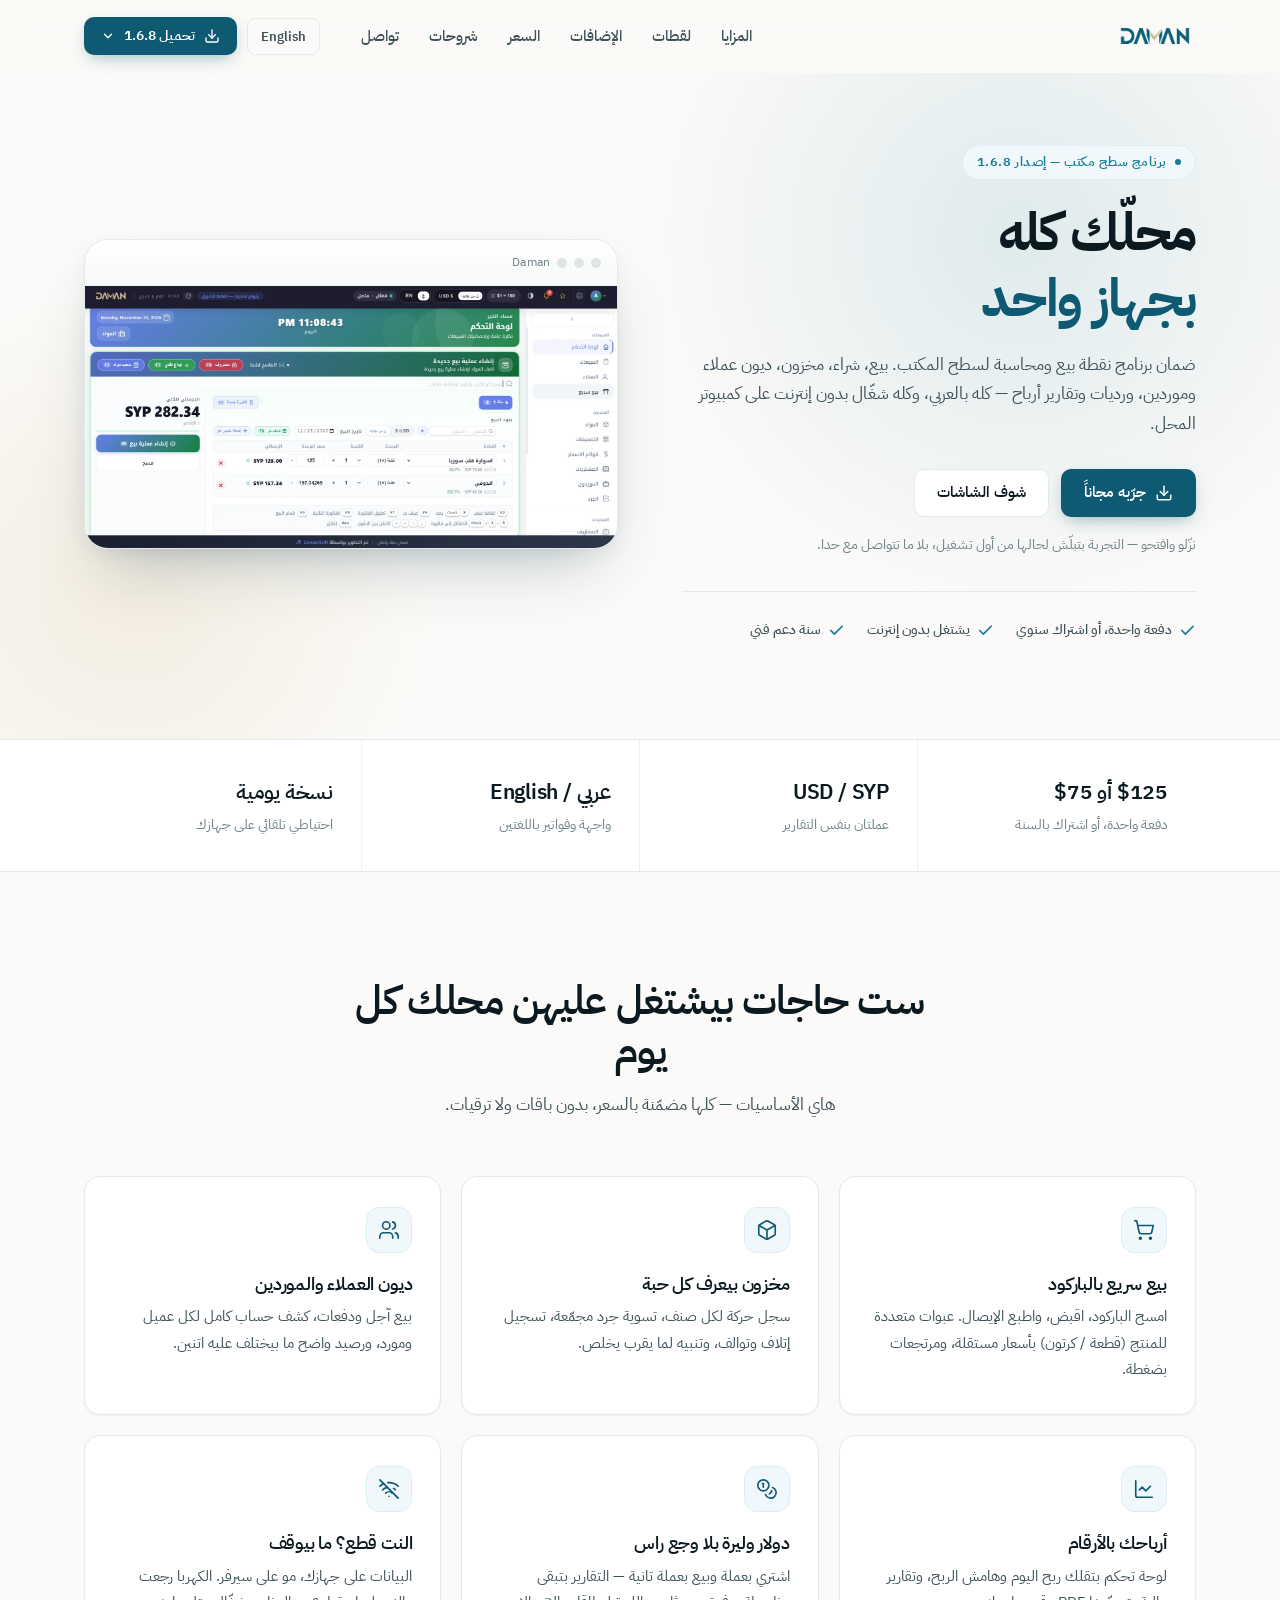
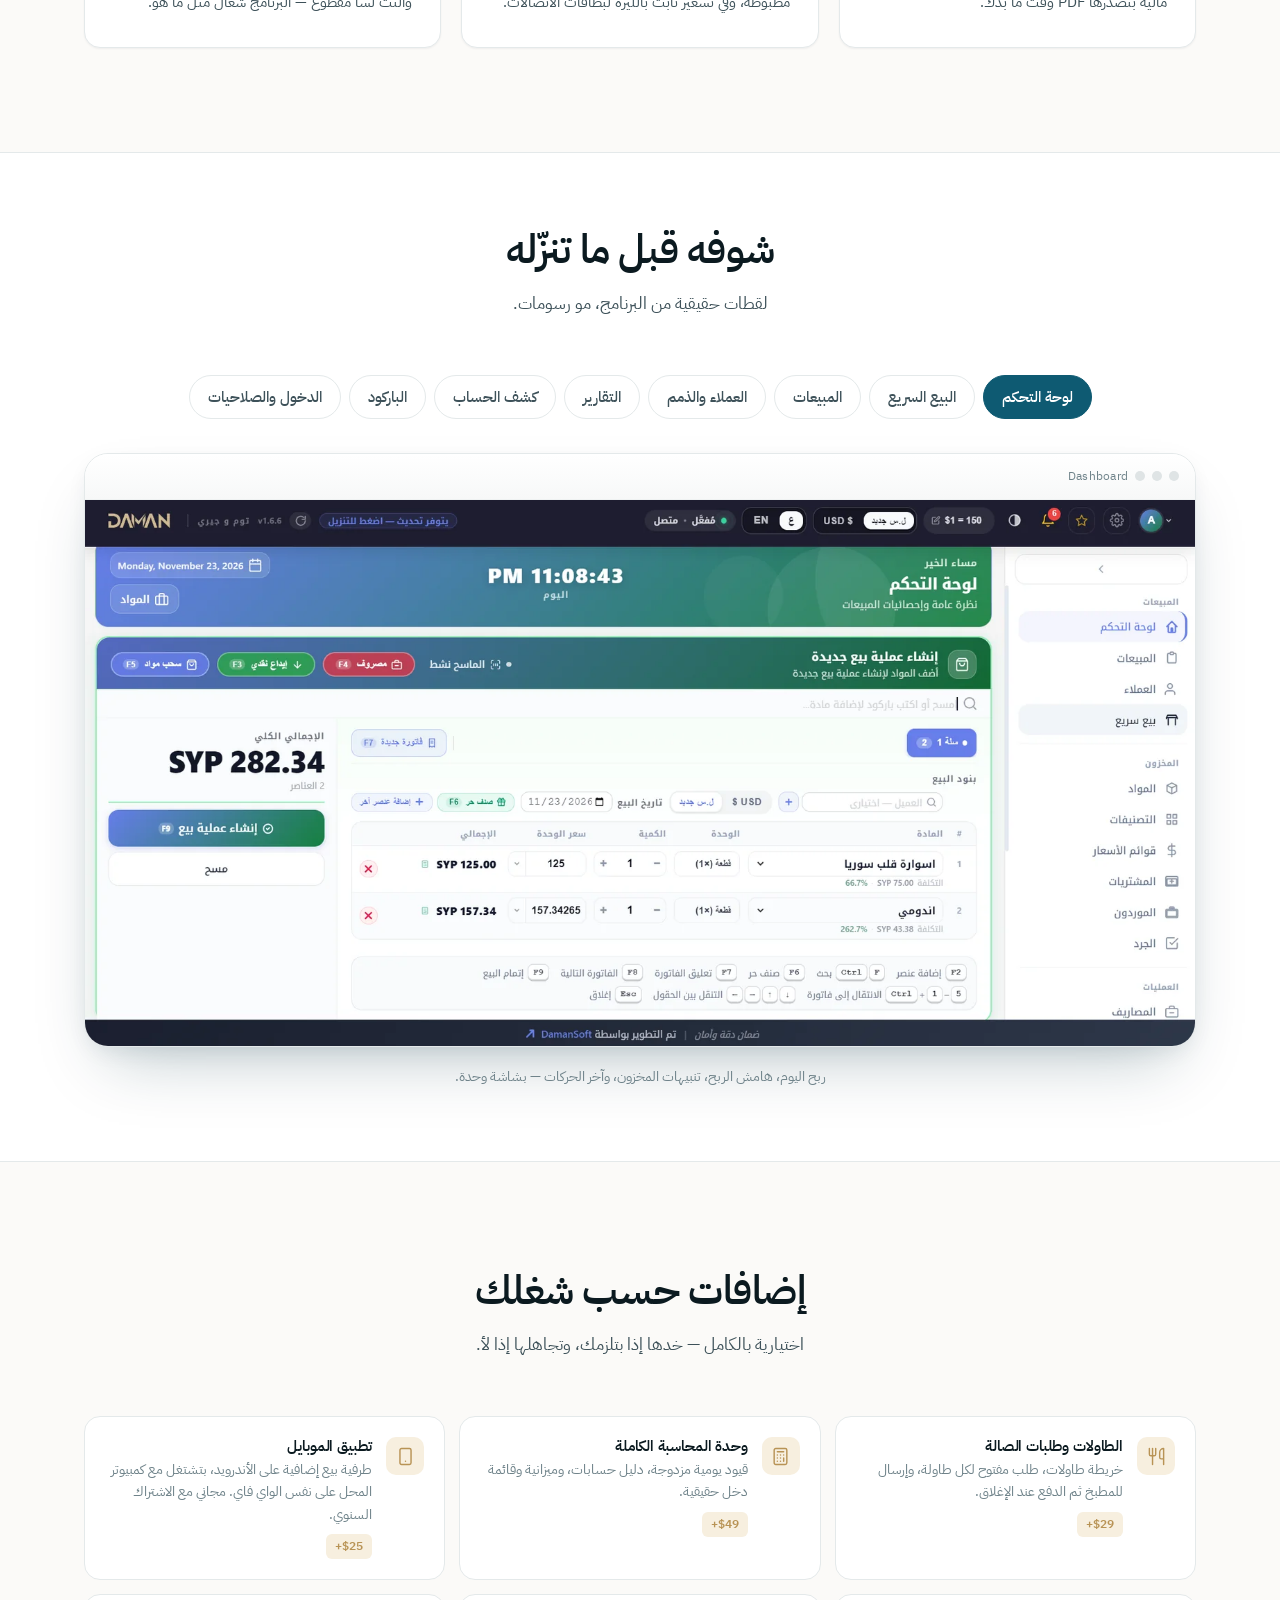
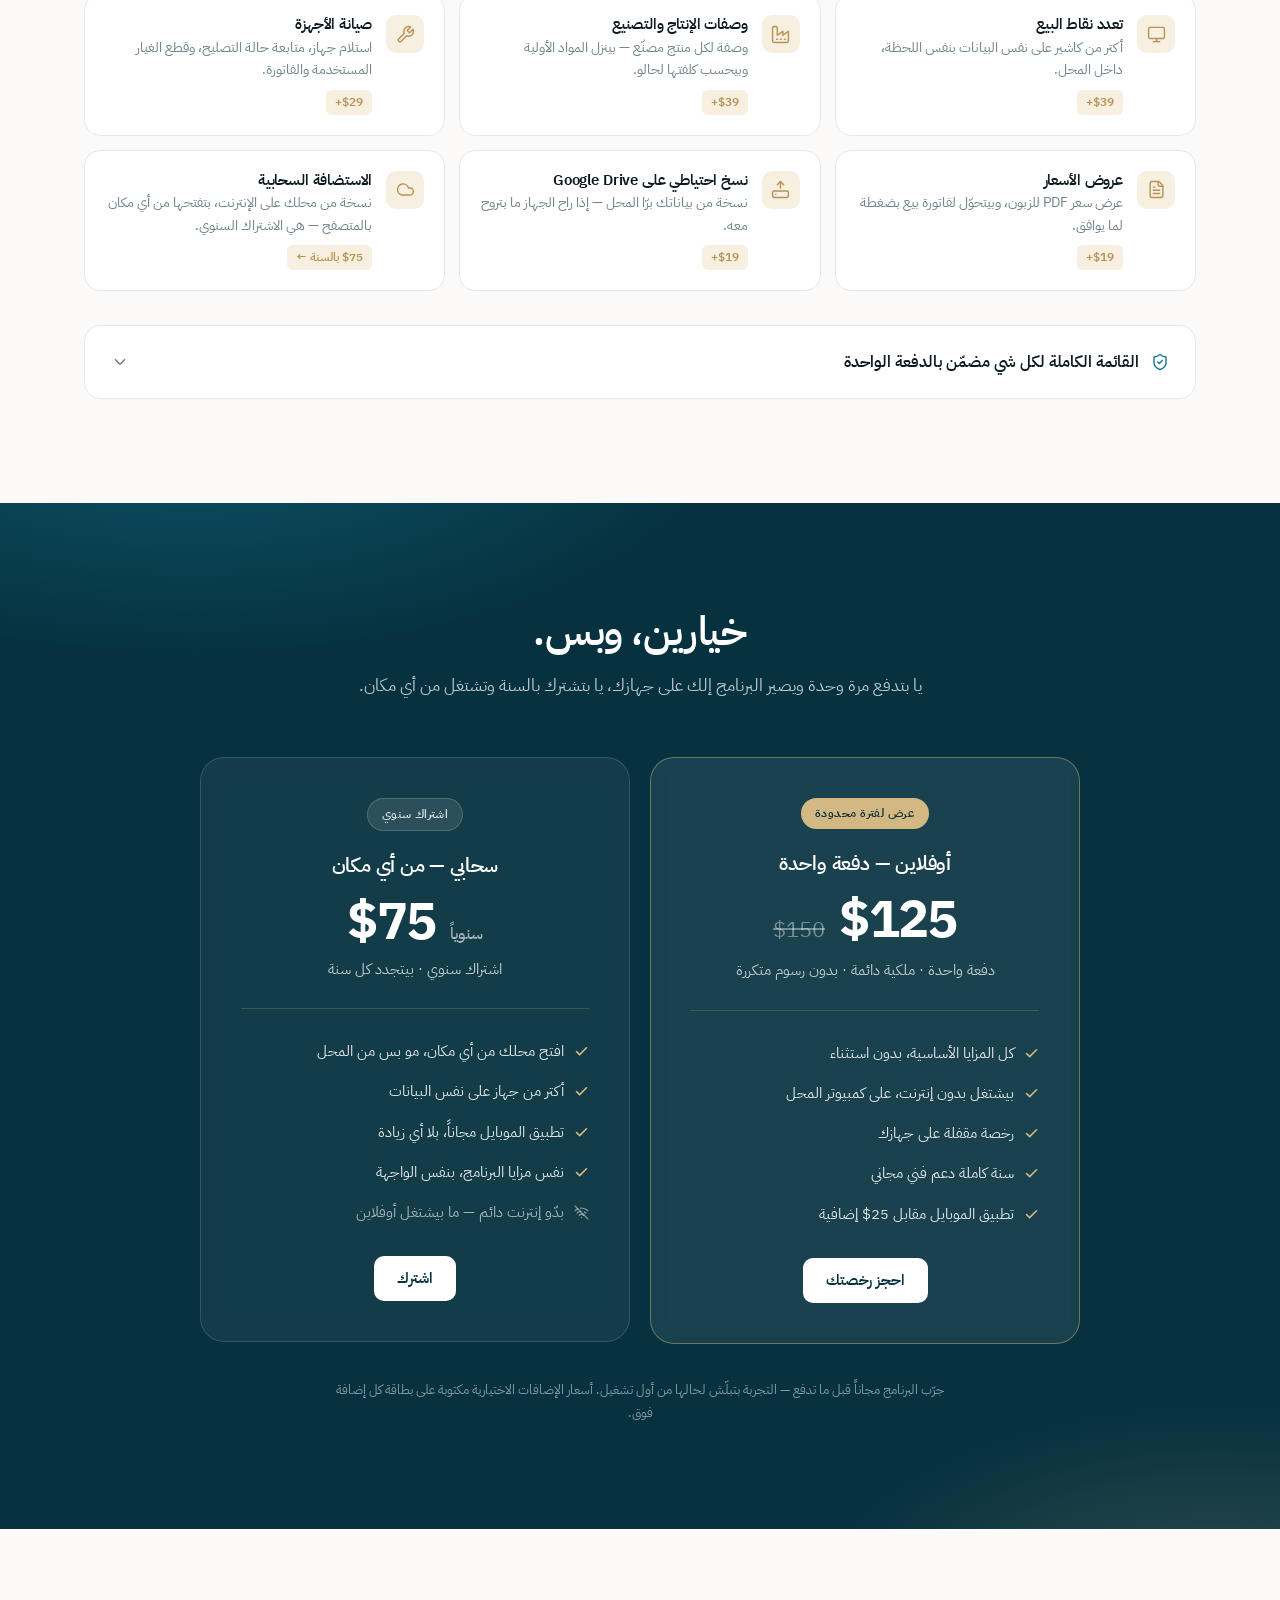
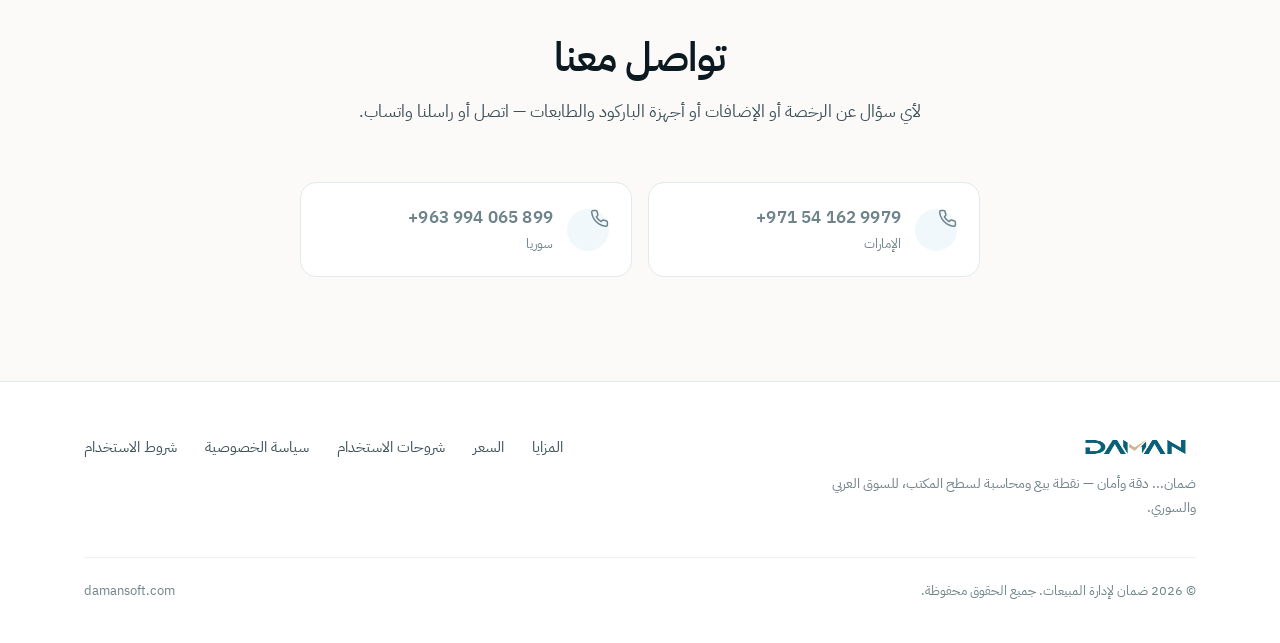
==== commit 939ceefa: "site: refresh product screenshots and grow the gallery to 8 screens Replace the April 2026 screensho" ====
--- a/index.html
+++ b/index.html
@@ -245,7 +245,15 @@
   margin-inline-start:auto;font-size:.75rem;color:var(--ink-45);
   letter-spacing:.02em;direction:ltr;
 }
-.shot img{width:100%;height:auto}
+.shot img{width:100%;height:auto;display:block}
+/* A printed document sits as a paper sheet on a tinted ground, not stretched */
+.shot--doc{background:var(--teal-50)}
+.shot--doc img{
+  width:auto;max-width:min(640px,100%);
+  margin:30px auto;
+  border:1px solid var(--line);border-radius:10px;
+  box-shadow:0 14px 34px -14px rgba(6,49,63,.26);
+}
 
 /* ── Fact strip ────────────────────────────────────────────── */
 .facts{border-block:1px solid var(--line);background:var(--surface)}
@@ -620,7 +628,10 @@
 
       <div class="shot">
         <div class="shot__bar"><i></i><i></i><i></i><span>Daman</span></div>
-        <img src="./dashboard.png" alt="لوحة تحكم ضمان" width="1182" height="688" fetchpriority="high">
+        <picture>
+          <source srcset="./dashboard.webp" type="image/webp">
+          <img src="./dashboard.png" alt="لوحة تحكم ضمان" width="1600" height="787" fetchpriority="high">
+        </picture>
       </div>
     </div>
   </div>
@@ -726,11 +737,20 @@
       <button class="tab" role="tab" aria-selected="true" data-tab="dashboard">
         <span class="ar">لوحة التحكم</span><span class="en">Dashboard</span>
       </button>
+      <button class="tab" role="tab" aria-selected="false" data-tab="quick-sale">
+        <span class="ar">البيع السريع</span><span class="en">Quick sale</span>
+      </button>
       <button class="tab" role="tab" aria-selected="false" data-tab="sales">
         <span class="ar">المبيعات</span><span class="en">Sales</span>
       </button>
+      <button class="tab" role="tab" aria-selected="false" data-tab="clients">
+        <span class="ar">العملاء والذمم</span><span class="en">Clients &amp; debts</span>
+      </button>
       <button class="tab" role="tab" aria-selected="false" data-tab="reports">
         <span class="ar">التقارير</span><span class="en">Reports</span>
+      </button>
+      <button class="tab" role="tab" aria-selected="false" data-tab="statement">
+        <span class="ar">كشف الحساب</span><span class="en">Account statement</span>
       </button>
       <button class="tab" role="tab" aria-selected="false" data-tab="barcode">
         <span class="ar">الباركود</span><span class="en">Barcode</span>
@@ -742,31 +762,57 @@
 
     <div class="panel" data-panel="dashboard" data-active>
       <div class="shot"><div class="shot__bar"><i></i><i></i><i></i><span>Dashboard</span></div>
-        <img src="./dashboard.png" alt="لوحة التحكم" loading="lazy"></div>
+        <picture><source srcset="./dashboard.webp" type="image/webp">
+        <img src="./dashboard.png" alt="لوحة التحكم" width="1600" height="787" loading="lazy"></picture></div>
       <p class="panel__cap ar">ربح اليوم، هامش الربح، تنبيهات المخزون، وآخر الحركات — بشاشة وحدة.</p>
       <p class="panel__cap en">Today's profit, your margin, stock alerts and the latest activity — on one screen.</p>
     </div>
+    <div class="panel" data-panel="quick-sale">
+      <div class="shot"><div class="shot__bar"><i></i><i></i><i></i><span>Quick sale</span></div>
+        <picture><source srcset="./quick-sale.webp" type="image/webp">
+        <img src="./quick-sale.png" alt="شاشة البيع السريع" width="1600" height="788" loading="lazy"></picture></div>
+      <p class="panel__cap ar">شاشة لمس بصور المواد وأسعارها — اضغط على المادة وبتنضاف عالفاتورة فوراً.</p>
+      <p class="panel__cap en">A touch screen of your items and their prices — tap one and it lands on the bill.</p>
+    </div>
     <div class="panel" data-panel="sales">
       <div class="shot"><div class="shot__bar"><i></i><i></i><i></i><span>Sales</span></div>
-        <img src="./sales.png" alt="شاشة المبيعات" loading="lazy"></div>
-      <p class="panel__cap ar">بيع جديد، مرتجع، وفاتورة PDF باسم محلك وشعارك.</p>
-      <p class="panel__cap en">New sale, return, and a PDF invoice carrying your own shop name and logo.</p>
+        <picture><source srcset="./sales.webp" type="image/webp">
+        <img src="./sales.png" alt="شاشة المبيعات" width="1600" height="827" loading="lazy"></picture></div>
+      <p class="panel__cap ar">كل مبيعاتك بمكان واحد، مع الربح والتكلفة لكل فاتورة — وفاتورة PDF باسم محلك وشعارك.</p>
+      <p class="panel__cap en">Every sale in one place, with the profit and cost of each — plus a PDF invoice carrying your own shop name and logo.</p>
+    </div>
+    <div class="panel" data-panel="clients">
+      <div class="shot"><div class="shot__bar"><i></i><i></i><i></i><span>Clients</span></div>
+        <picture><source srcset="./clients.webp" type="image/webp">
+        <img src="./clients.png" alt="العملاء والذمم" width="1600" height="691" loading="lazy"></picture></div>
+      <p class="panel__cap ar">ذمم كل عميل بالدولار أو بالليرة، وتصدير واستيراد Excel.</p>
+      <p class="panel__cap en">What every client owes you, in dollars or lira, with Excel import and export.</p>
     </div>
     <div class="panel" data-panel="reports">
       <div class="shot"><div class="shot__bar"><i></i><i></i><i></i><span>Reports</span></div>
-        <img src="./reports.png" alt="التقارير المالية" loading="lazy"></div>
-      <p class="panel__cap ar">تقارير مالية بتصدّرها PDF، وكشف حساب لكل عميل ومورد.</p>
-      <p class="panel__cap en">Financial reports you can export to PDF, plus a statement for every client and supplier.</p>
+        <picture><source srcset="./reports.webp" type="image/webp">
+        <img src="./reports.png" alt="التقارير المالية" width="1600" height="800" loading="lazy"></picture></div>
+      <p class="panel__cap ar">إيرادات، تكلفة بضاعة، مصروفات، وصافي ربح — لأي فترة بتختارها، وبتصدّرها PDF.</p>
+      <p class="panel__cap en">Revenue, cost of goods, expenses and net profit — for any period you pick, exportable to PDF.</p>
+    </div>
+    <div class="panel" data-panel="statement">
+      <div class="shot shot--doc"><div class="shot__bar"><i></i><i></i><i></i><span>Statement</span></div>
+        <picture><source srcset="./statement.webp" type="image/webp">
+        <img src="./statement.png" alt="كشف حساب عميل" width="777" height="730" loading="lazy"></picture></div>
+      <p class="panel__cap ar">كشف حساب لكل عميل ومورد، باسم محلك — للطباعة أو PDF.</p>
+      <p class="panel__cap en">A statement for every client and supplier, under your own shop name — print it or save it as PDF.</p>
     </div>
     <div class="panel" data-panel="barcode">
       <div class="shot"><div class="shot__bar"><i></i><i></i><i></i><span>Barcode</span></div>
-        <img src="./barcode.png" alt="الباركود وطباعة الملصقات" loading="lazy"></div>
+        <picture><source srcset="./barcode.webp" type="image/webp">
+        <img src="./barcode.png" alt="الباركود وطباعة الملصقات" width="1600" height="679" loading="lazy"></picture></div>
       <p class="panel__cap ar">أي قارئ باركود USB بيشتغل، وفي طباعة ملصقات لمنتجاتك الخاصة.</p>
       <p class="panel__cap en">Any USB barcode scanner works, and you can print labels for your own products.</p>
     </div>
     <div class="panel" data-panel="login">
       <div class="shot"><div class="shot__bar"><i></i><i></i><i></i><span>Login</span></div>
-        <img src="./login.png" alt="تسجيل الدخول" loading="lazy"></div>
+        <picture><source srcset="./login.webp" type="image/webp">
+        <img src="./login.png" alt="تسجيل الدخول" width="1586" height="790" loading="lazy"></picture></div>
       <p class="panel__cap ar">مستخدم لكل موظف، صلاحيات مفصّلة، ورمز مشرف على العمليات الحساسة.</p>
       <p class="panel__cap en">A user per employee, detailed permissions, and a supervisor PIN on sensitive actions.</p>
     </div>
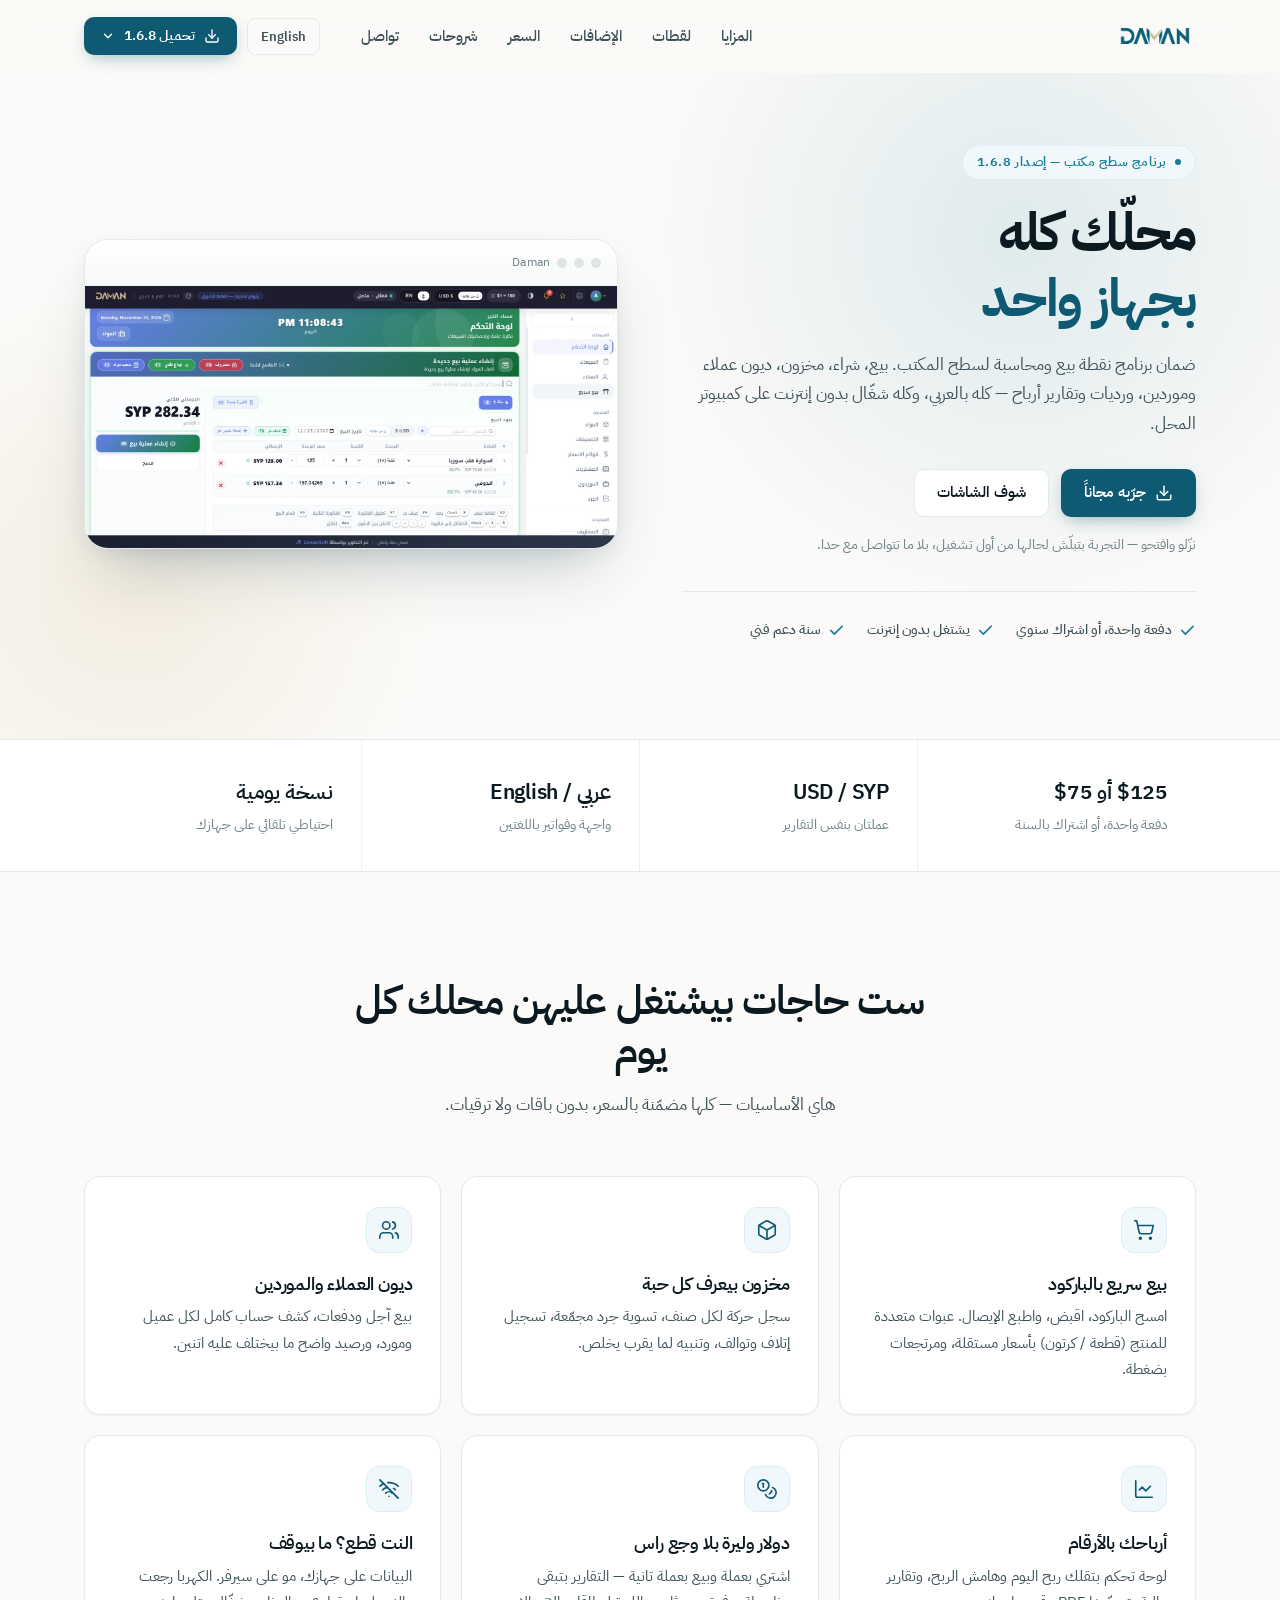
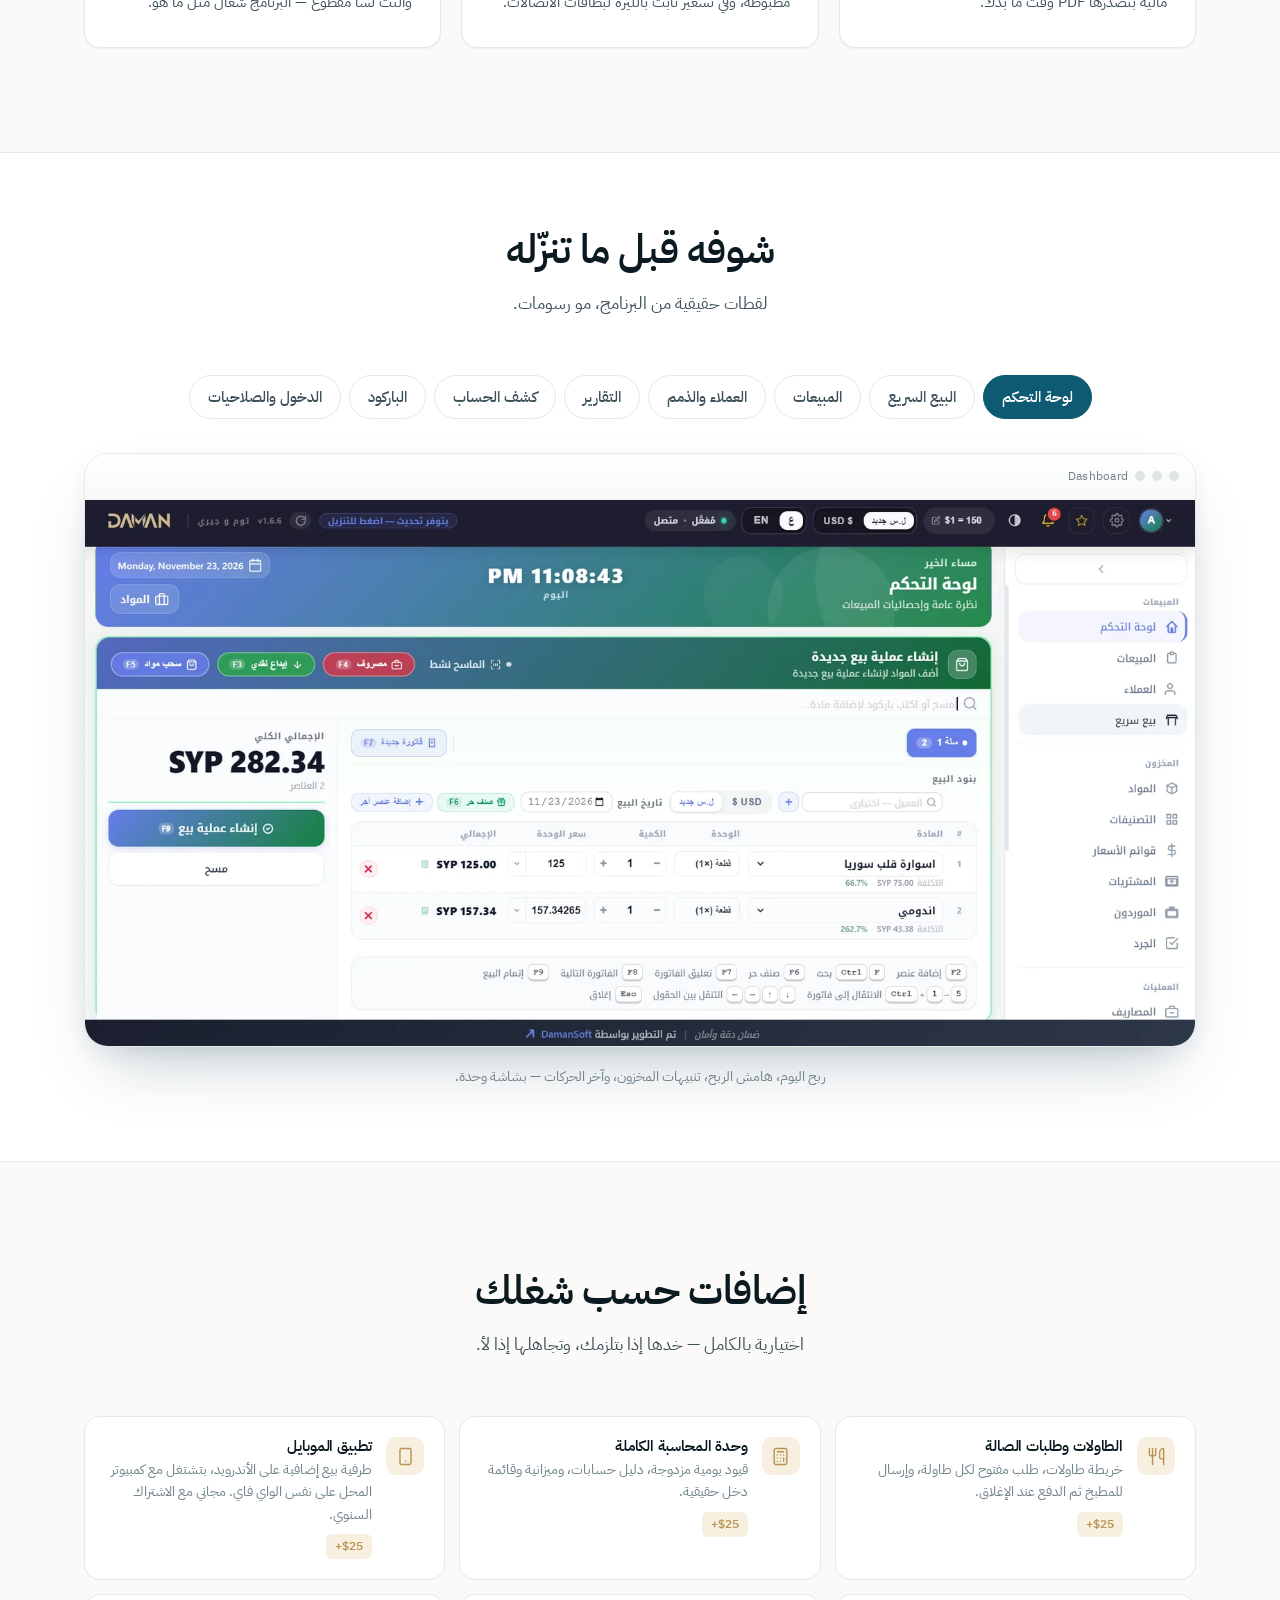
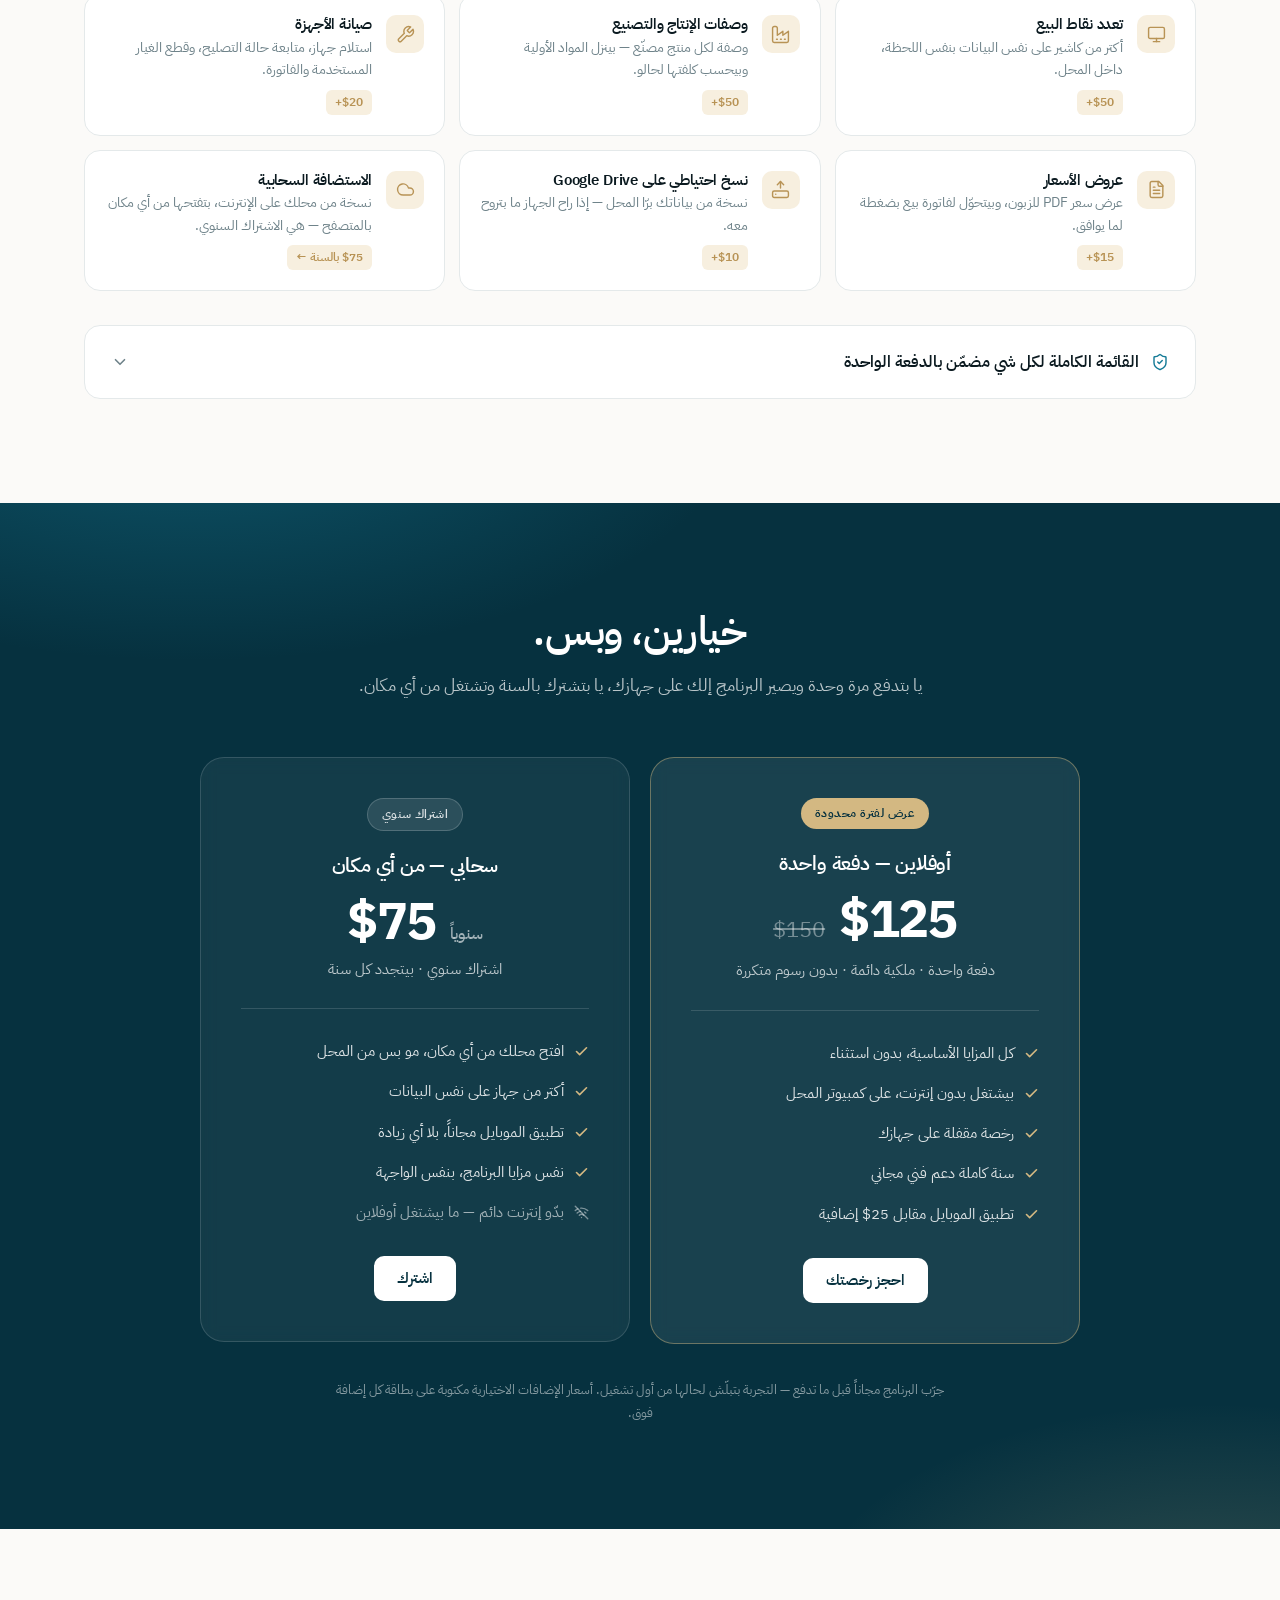
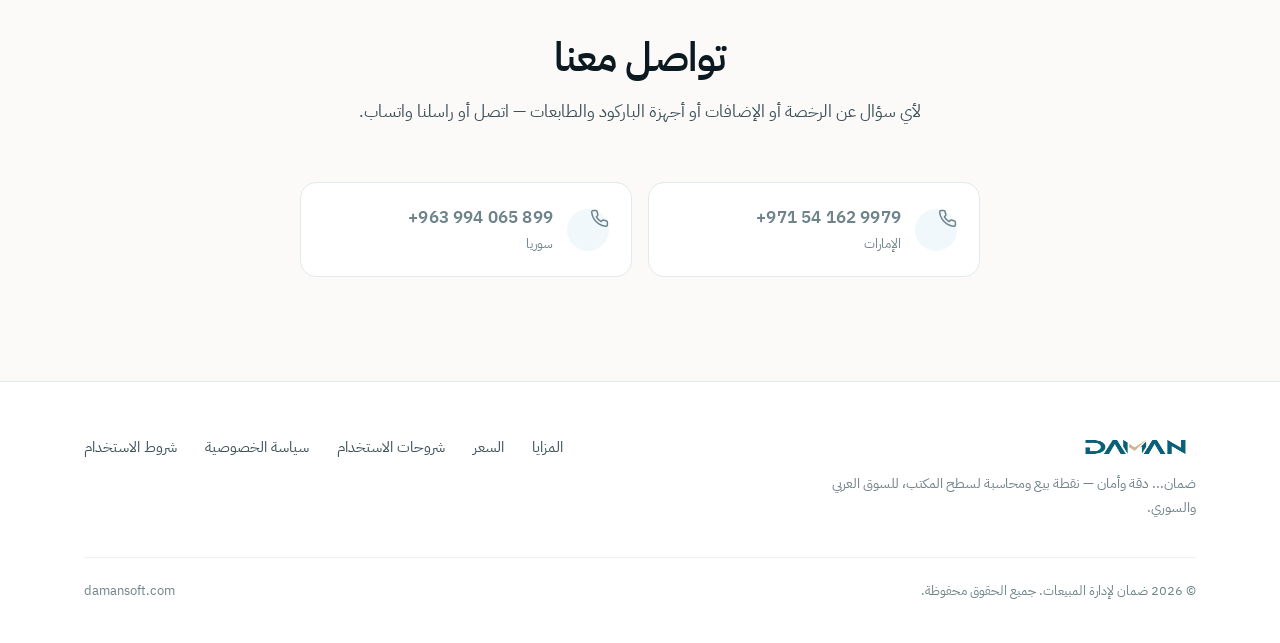
==== commit ca1a1b42: "site: take add-on prices from the admin portal instead of the markup The nine add-on figures were wr" ====
--- a/index.html
+++ b/index.html
@@ -642,7 +642,7 @@
   <div class="wrap">
     <div class="facts__grid">
       <div class="facts__item">
-        <strong class="ar"><bdi dir="ltr">$125</bdi> أو <bdi dir="ltr">$75</bdi></strong><strong class="en">$125 or $75</strong>
+        <strong class="ar"><bdi dir="ltr">$125</bdi> أو <bdi dir="ltr" data-price="cloudHosting">$75</bdi></strong><strong class="en">$125 or <bdi dir="ltr" data-price="cloudHosting">$75</bdi></strong>
         <span class="ar">دفعة واحدة، أو اشتراك بالسنة</span><span class="en">one-time, or a yearly subscription</span>
       </div>
       <div class="facts__item">
@@ -836,7 +836,7 @@
           <h4 class="ar">الطاولات وطلبات الصالة</h4><h4 class="en">Tables &amp; dine-in</h4>
           <p class="ar">خريطة طاولات، طلب مفتوح لكل طاولة، وإرسال للمطبخ ثم الدفع عند الإغلاق.</p>
           <p class="en">A live table map, an open order per table, send to kitchen, then pay on close.</p>
-          <span class="tagp">+$29</span>
+          <span class="tagp" data-price="tableOrders" data-price-prefix="+">+$25</span>
         </div>
       </div>
       <div class="addon reveal">
@@ -845,7 +845,7 @@
           <h4 class="ar">وحدة المحاسبة الكاملة</h4><h4 class="en">Full accounting</h4>
           <p class="ar">قيود يومية مزدوجة، دليل حسابات، وميزانية وقائمة دخل حقيقية.</p>
           <p class="en">Double-entry journals, a chart of accounts, and real balance-sheet and P&amp;L reports.</p>
-          <span class="tagp">+$49</span>
+          <span class="tagp" data-price="accounting" data-price-prefix="+">+$25</span>
         </div>
       </div>
       <div class="addon reveal">
@@ -854,7 +854,7 @@
           <h4 class="ar">تطبيق الموبايل</h4><h4 class="en">Phone app</h4>
           <p class="ar">طرفية بيع إضافية على الأندرويد، بتشتغل مع كمبيوتر المحل على نفس الواي فاي. مجاني مع الاشتراك السنوي.</p>
           <p class="en">An extra Android till that works with the shop PC over the same wifi. Free with the yearly subscription.</p>
-          <span class="tagp">+$25</span>
+          <span class="tagp" data-price="mobilePos" data-price-prefix="+">+$25</span>
         </div>
       </div>
       <div class="addon reveal">
@@ -863,7 +863,7 @@
           <h4 class="ar">تعدد نقاط البيع</h4><h4 class="en">Multi-terminal POS</h4>
           <p class="ar">أكتر من كاشير على نفس البيانات بنفس اللحظة، داخل المحل.</p>
           <p class="en">More than one till on the same data at the same moment, inside the shop.</p>
-          <span class="tagp">+$39</span>
+          <span class="tagp" data-price="posTerminals" data-price-prefix="+">+$50</span>
         </div>
       </div>
       <div class="addon reveal">
@@ -872,7 +872,7 @@
           <h4 class="ar">وصفات الإنتاج والتصنيع</h4><h4 class="en">Manufacturing &amp; recipes</h4>
           <p class="ar">وصفة لكل منتج مصنّع — بينزل المواد الأولية وبيحسب كلفتها لحالو.</p>
           <p class="en">A recipe per manufactured product — raw materials come off stock and the cost is worked out for you.</p>
-          <span class="tagp">+$39</span>
+          <span class="tagp" data-price="manufacturing" data-price-prefix="+">+$50</span>
         </div>
       </div>
       <div class="addon reveal">
@@ -881,7 +881,7 @@
           <h4 class="ar">صيانة الأجهزة</h4><h4 class="en">Device repair</h4>
           <p class="ar">استلام جهاز، متابعة حالة التصليح، وقطع الغيار المستخدمة والفاتورة.</p>
           <p class="en">Take a device in, follow its repair status, and bill the parts you used.</p>
-          <span class="tagp">+$29</span>
+          <span class="tagp" data-price="deviceRepair" data-price-prefix="+">+$20</span>
         </div>
       </div>
       <div class="addon reveal">
@@ -890,7 +890,7 @@
           <h4 class="ar">عروض الأسعار</h4><h4 class="en">Quotations</h4>
           <p class="ar">عرض سعر PDF للزبون، وبيتحوّل لفاتورة بيع بضغطة لما يوافق.</p>
           <p class="en">A PDF quote for the customer that turns into a sale in one click when they agree.</p>
-          <span class="tagp">+$19</span>
+          <span class="tagp" data-price="quotation" data-price-prefix="+">+$15</span>
         </div>
       </div>
       <div class="addon reveal">
@@ -899,7 +899,7 @@
           <h4 class="ar">نسخ احتياطي على Google Drive</h4><h4 class="en">Google Drive backup</h4>
           <p class="ar">نسخة من بياناتك برّا المحل — إذا راح الجهاز ما بتروح معه.</p>
           <p class="en">A copy of your data off-site — if the PC goes, your data does not go with it.</p>
-          <span class="tagp">+$19</span>
+          <span class="tagp" data-price="googleDriveBackup" data-price-prefix="+">+$10</span>
         </div>
       </div>
       <div class="addon reveal">
@@ -908,7 +908,7 @@
           <h4 class="ar">الاستضافة السحابية</h4><h4 class="en">Cloud hosting</h4>
           <p class="ar">نسخة من محلك على الإنترنت، بتفتحها من أي مكان بالمتصفح — هي الاشتراك السنوي.</p>
           <p class="en">Your shop hosted online, reachable from anywhere in a browser — this is the yearly subscription.</p>
-          <a class="tagp tagp--word" href="#pricing"><span class="ar"><bdi dir="ltr">$75</bdi> بالسنة ←</span><span class="en">$75 a year →</span></a>
+          <a class="tagp tagp--word" href="#pricing"><span class="ar"><bdi dir="ltr" data-price="cloudHosting">$75</bdi> بالسنة ←</span><span class="en"><bdi dir="ltr" data-price="cloudHosting">$75</bdi> a year →</span></a>
         </div>
       </div>
     </div>
@@ -982,7 +982,7 @@
           <li><svg width="15" height="15" viewBox="0 0 24 24" fill="none" stroke="currentColor" stroke-width="2.6" stroke-linecap="round" stroke-linejoin="round"><use href="#i-check"/></svg><span class="ar">بيشتغل بدون إنترنت، على كمبيوتر المحل</span><span class="en">Runs offline, on the shop's own PC</span></li>
           <li><svg width="15" height="15" viewBox="0 0 24 24" fill="none" stroke="currentColor" stroke-width="2.6" stroke-linecap="round" stroke-linejoin="round"><use href="#i-check"/></svg><span class="ar">رخصة مقفلة على جهازك</span><span class="en">A licence locked to your own machine</span></li>
           <li><svg width="15" height="15" viewBox="0 0 24 24" fill="none" stroke="currentColor" stroke-width="2.6" stroke-linecap="round" stroke-linejoin="round"><use href="#i-check"/></svg><span class="ar">سنة كاملة دعم فني مجاني</span><span class="en">One full year of free technical support</span></li>
-          <li><svg width="15" height="15" viewBox="0 0 24 24" fill="none" stroke="currentColor" stroke-width="2.6" stroke-linecap="round" stroke-linejoin="round"><use href="#i-check"/></svg><span class="ar">تطبيق الموبايل مقابل <bdi dir="ltr">$25</bdi> إضافية</span><span class="en">The phone app for $25 more</span></li>
+          <li><svg width="15" height="15" viewBox="0 0 24 24" fill="none" stroke="currentColor" stroke-width="2.6" stroke-linecap="round" stroke-linejoin="round"><use href="#i-check"/></svg><span class="ar">تطبيق الموبايل مقابل <bdi dir="ltr" data-price="mobilePos">$25</bdi> إضافية</span><span class="en">The phone app for <bdi dir="ltr" data-price="mobilePos">$25</bdi> more</span></li>
         </ul>
 
         <a href="#contact" class="btn btn--onDark">
@@ -998,7 +998,7 @@
         <h3 class="en">Cloud — from anywhere</h3>
 
         <div class="price-row">
-          <span class="now">$75</span>
+          <span class="now" data-price="cloudHosting">$75</span>
           <span class="per"><span class="ar">سنوياً</span><span class="en">/ year</span></span>
         </div>
         <p class="once ar">اشتراك سنوي · بيتجدد كل سنة</p>
@@ -1135,6 +1135,57 @@
 }else{
   document.querySelectorAll('.reveal').forEach(function(el){el.classList.add('in')});
 }
+
+/* ── Add-on prices, from the admin portal ───────────────────────────────────
+   Every figure below an add-on card, and the yearly subscription price, is the
+   price the portal holds in `feature_prices` — the same table the shipped POS
+   reads through `GET /api/public/feature-catalog`, so a price the owner edits
+   in the portal reaches this page and every till from one place.
+
+   The figures in the markup are the current prices, written out, and they are
+   what a visitor sees if this fetch is slow, blocked or refused. They are a
+   fallback, not a second source: when a price changes in the portal, the markup
+   here goes stale and should be refreshed the next time the site is touched.
+
+   `bundledWith` is ADDED, not named. The POS modal names the prerequisite
+   instead ("+$25 on top of Product Recipes"), because it is talking to someone
+   who may already own it. A card on a marketing page is read by someone who
+   owns nothing, so what they need is the total: Manufacturing's $25 on top of
+   Recipes' $25 is shown as $50.
+
+   The one-time offline licence ($150/$125) is NOT here. There is no catalog key
+   for it — it is not an add-on — so it stays written in the markup.
+   ------------------------------------------------------------------------- */
+(function(){
+  var NODES=document.querySelectorAll('[data-price]');
+  if(!NODES.length||typeof window.fetch!=='function')return;
+
+  var URL_='https://admin-api.damansoft.com/api/public/feature-catalog';
+  var ctl=(typeof AbortController==='function')?new AbortController():null;
+  /* A marketing page must never sit waiting on a server. Past the timeout the
+     written figures simply stand. */
+  if(ctl)setTimeout(function(){ctl.abort()},6000);
+
+  fetch(URL_,ctl?{signal:ctl.signal}:undefined).then(function(r){
+    if(!r.ok)throw 0;
+    return r.json();
+  }).then(function(data){
+    if(!data||!Array.isArray(data.features))throw 0;
+    var byKey={};
+    data.features.forEach(function(f){if(f&&typeof f.key==='string')byKey[f.key]=f});
+
+    NODES.forEach(function(el){
+      var row=byKey[el.getAttribute('data-price')];
+      /* No row, priced on enquiry, or a non-numeric price: leave the written
+         figure. A wrong or blank price is worse than a slightly old one. */
+      if(!row||row.contactUs===true||typeof row.price!=='number')return;
+      var total=row.price;
+      var base=row.bundledWith?byKey[row.bundledWith]:null;
+      if(base&&typeof base.price==='number')total+=base.price;
+      el.textContent=(el.getAttribute('data-price-prefix')||'')+'$'+total;
+    });
+  }).catch(function(){ /* keep the written figures */ });
+})();
 </script>
 </body>
 </html>
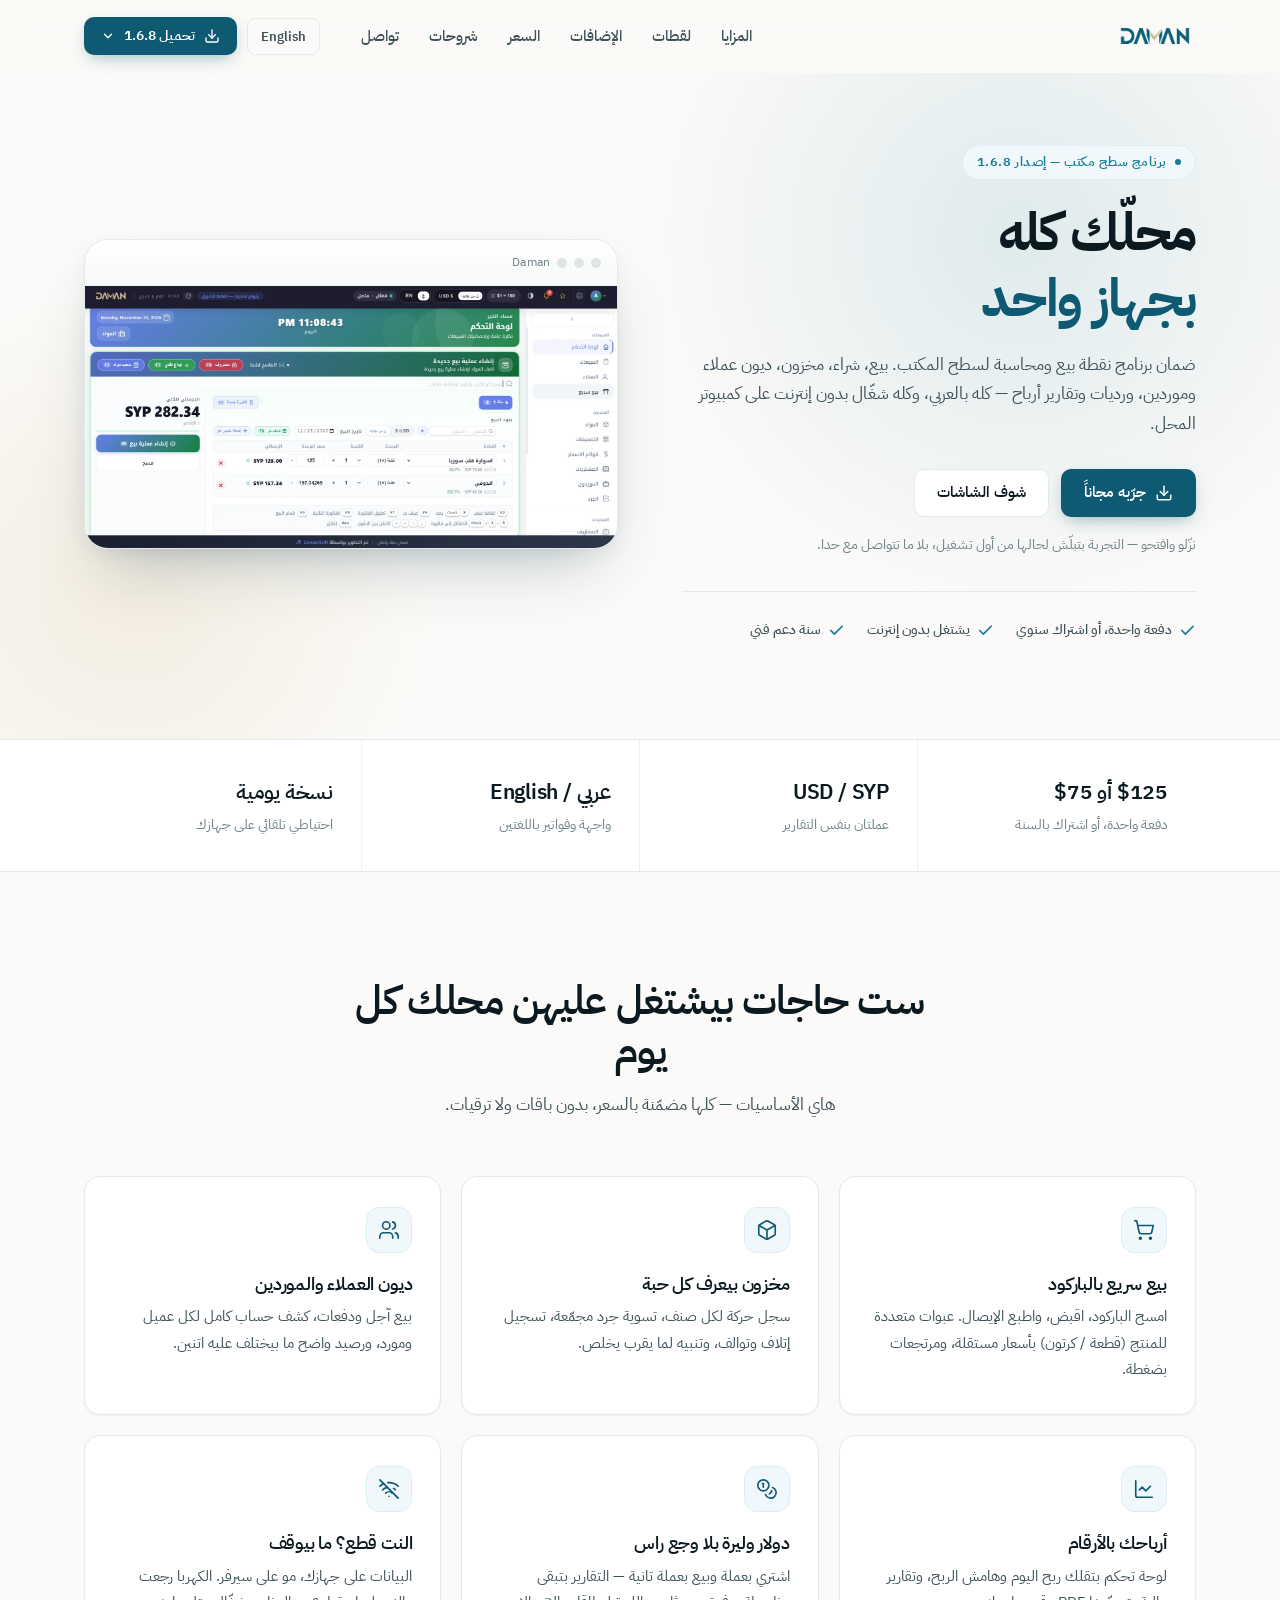
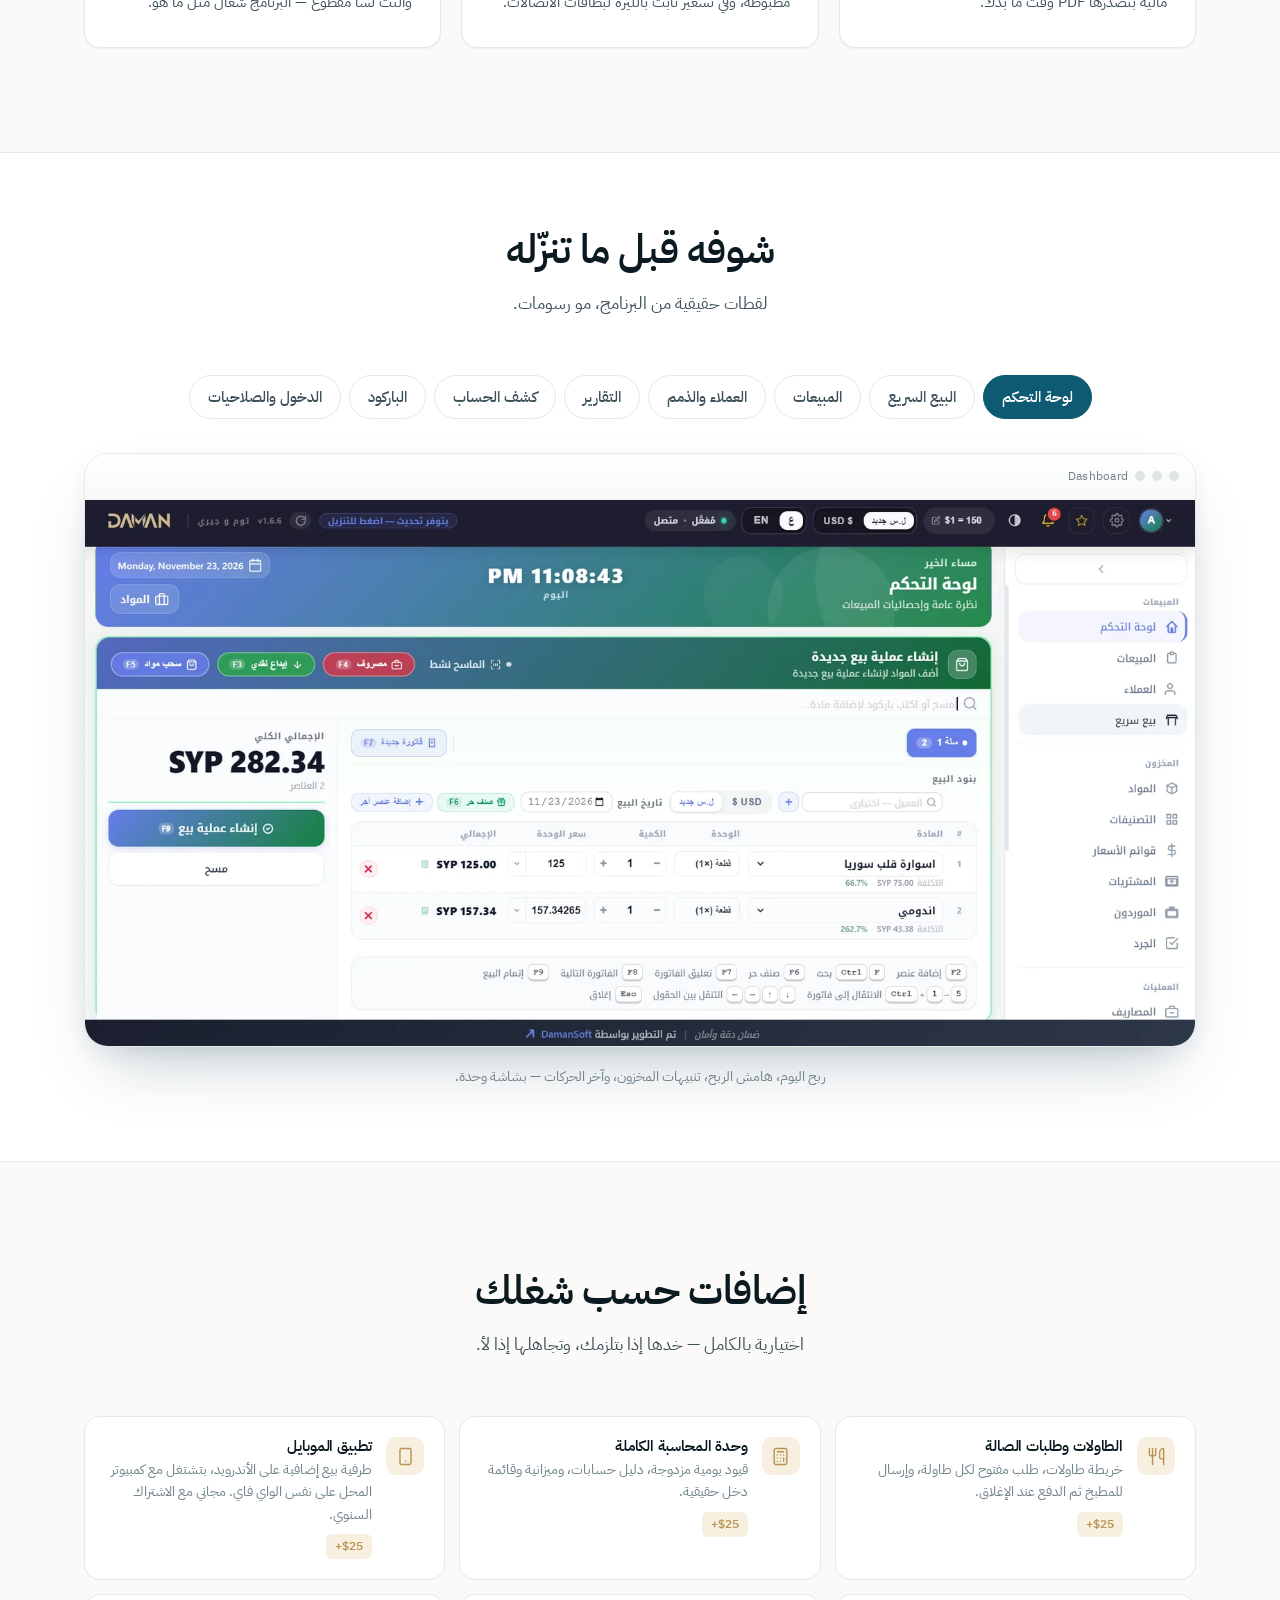
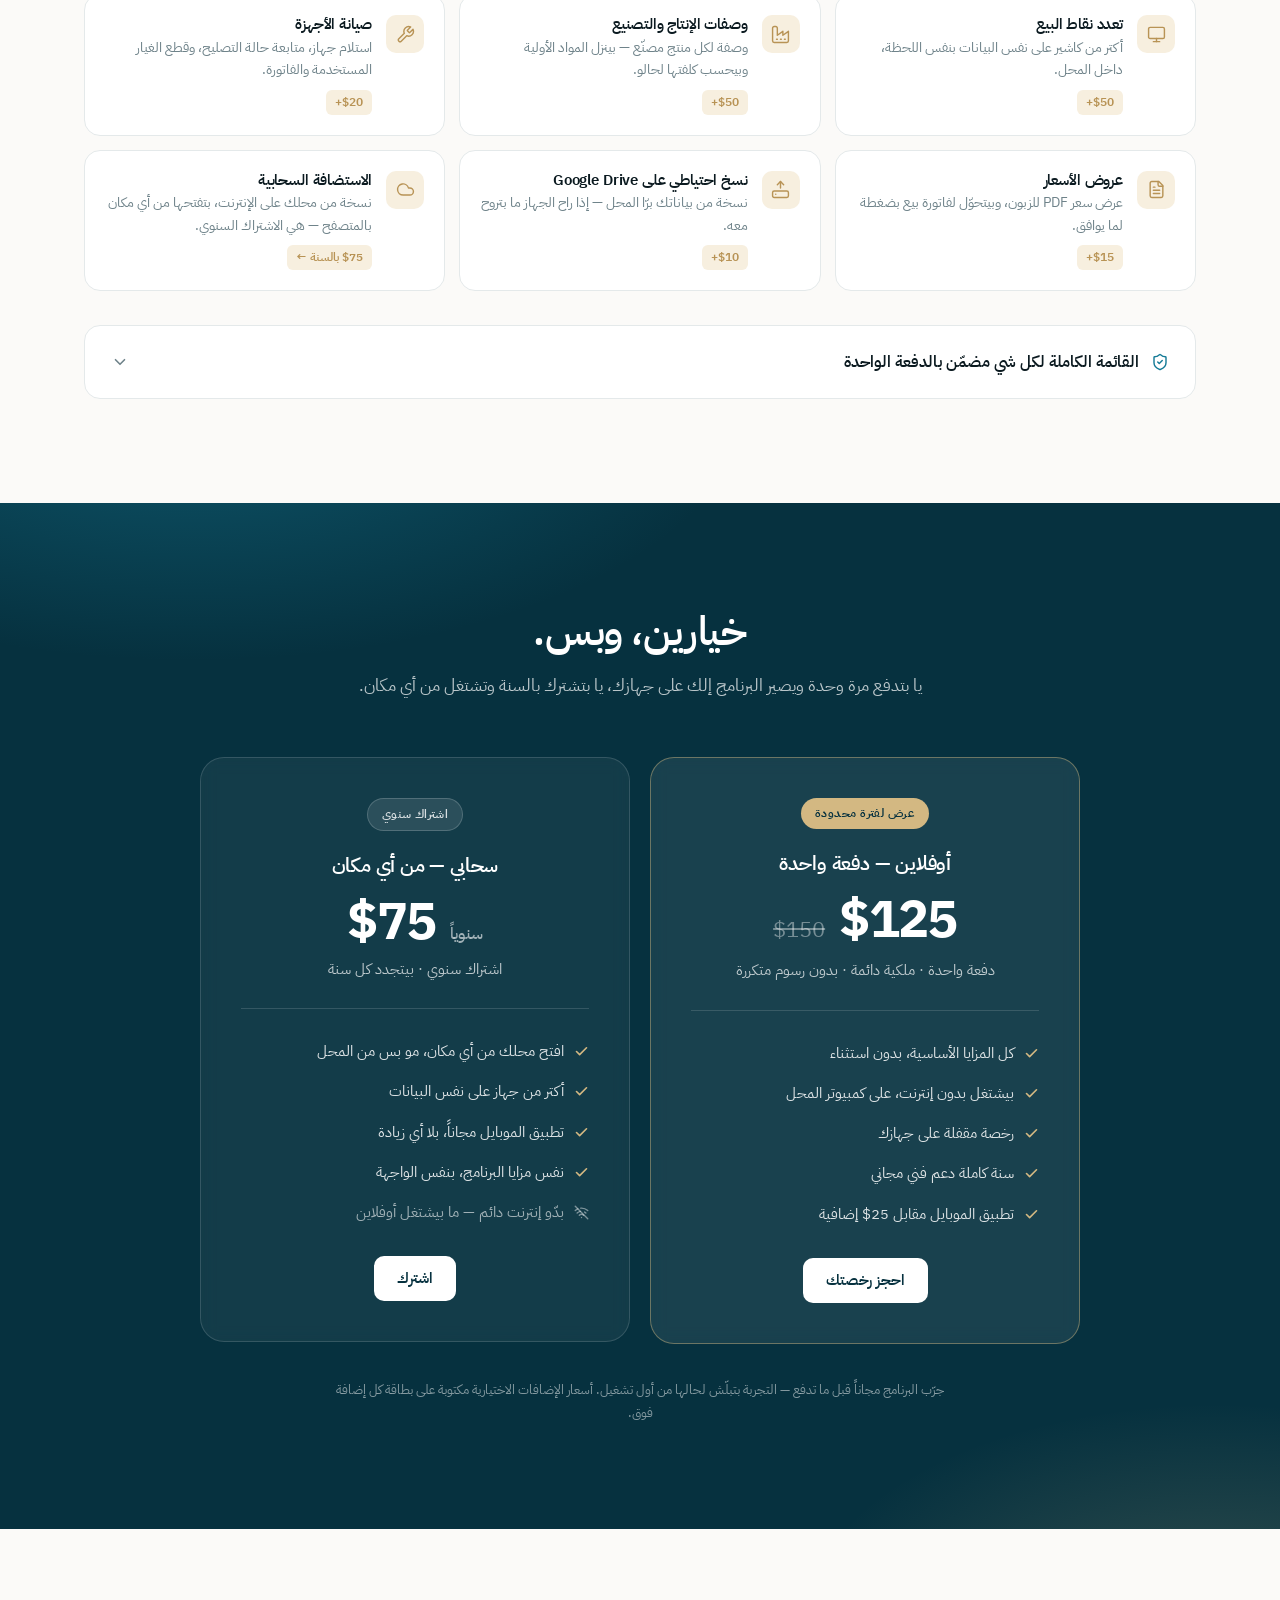
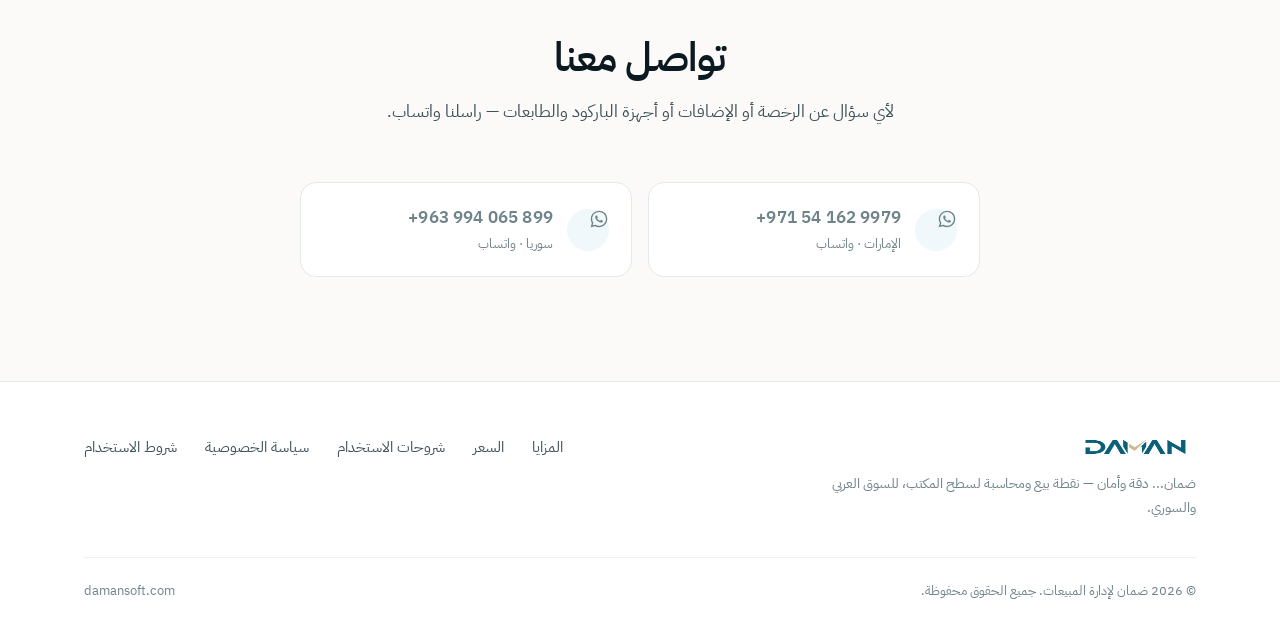
==== commit 7da5e63a: "site: send the contact numbers to WhatsApp instead of the dialler Both lines are WhatsApp-only. ProU" ====
--- a/index.html
+++ b/index.html
@@ -492,6 +492,11 @@
     <g id="i-chev"><path d="m6 9 6 6 6-6"/></g>
     <g id="i-menu"><path d="M4 6h16"/><path d="M4 12h16"/><path d="M4 18h16"/></g>
     <g id="i-phone"><path d="M22 16.92v3a2 2 0 0 1-2.18 2 19.79 19.79 0 0 1-8.63-3.07 19.5 19.5 0 0 1-6-6 19.79 19.79 0 0 1-3.07-8.67A2 2 0 0 1 4.11 2h3a2 2 0 0 1 2 1.72c.13.96.36 1.9.7 2.81a2 2 0 0 1-.45 2.11L8.09 9.91a16 16 0 0 0 6 6l1.27-1.27a2 2 0 0 1 2.11-.45c.9.34 1.85.57 2.81.7A2 2 0 0 1 22 16.92Z"/></g>
+    <!-- The one FILLED glyph in this sprite: it is WhatsApp's own mark, and an
+         outlined redraw of it stops being recognisable, which is the only reason
+         a brand mark is here at all. Its two use sites override the fill="none"
+         stroke="currentColor" pair every other icon relies on. -->
+    <g id="i-whatsapp"><path d="M12.04 2C6.58 2 2.13 6.45 2.13 11.91c0 1.75.46 3.46 1.32 4.96L2 22l5.25-1.38a9.87 9.87 0 0 0 4.79 1.22h.01c5.46 0 9.91-4.45 9.91-9.91 0-2.65-1.03-5.14-2.9-7.01A9.82 9.82 0 0 0 12.04 2Zm0 1.67c2.2 0 4.27.86 5.83 2.42a8.19 8.19 0 0 1 2.41 5.82c0 4.54-3.7 8.24-8.25 8.24a8.2 8.2 0 0 1-4.19-1.15l-.3-.18-3.11.82.83-3.04-.2-.31a8.17 8.17 0 0 1-1.26-4.38c0-4.54 3.7-8.24 8.24-8.24Zm-3.2 4.03c-.15 0-.4.06-.6.29-.21.22-.8.78-.8 1.9s.82 2.2.93 2.36c.12.15 1.6 2.44 3.87 3.42.54.23.96.37 1.29.48.54.17 1.04.15 1.43.09.44-.07 1.34-.55 1.53-1.08.19-.53.19-.98.13-1.08-.06-.1-.21-.15-.44-.27-.23-.11-1.34-.66-1.55-.74-.21-.07-.36-.11-.51.12-.15.22-.58.73-.71.88-.13.15-.26.17-.49.06-.23-.12-.96-.36-1.84-1.14-.68-.6-1.14-1.35-1.27-1.58-.13-.22-.02-.34.1-.46.1-.1.23-.26.34-.4.11-.13.15-.22.23-.37.07-.15.04-.29-.02-.4-.06-.12-.5-1.23-.69-1.68-.18-.44-.37-.38-.5-.39-.13 0-.28-.01-.43-.01Z"/></g>
     <g id="i-table"><path d="M3 2v7c0 1.1.9 2 2 2h4a2 2 0 0 0 2-2V2"/><path d="M7 2v20"/><path d="M21 15V2a5 5 0 0 0-5 5v6c0 1.1.9 2 2 2h3Zm0 0v7"/></g>
     <g id="i-wrench"><path d="M14.7 6.3a1 1 0 0 0 0 1.4l1.6 1.6a1 1 0 0 0 1.4 0l3.77-3.77a6 6 0 0 1-7.94 7.94l-6.91 6.91a2.12 2.12 0 0 1-3-3l6.91-6.91a6 6 0 0 1 7.94-7.94l-3.76 3.76Z"/></g>
     <g id="i-cloud"><path d="M17.5 19H9a7 7 0 1 1 6.71-9h1.79a4.5 4.5 0 1 1 0 9Z"/></g>
@@ -1031,23 +1036,28 @@
     <div class="section-head center reveal">
       <h2 class="ar">تواصل معنا</h2>
       <h2 class="en">Talk to us</h2>
-      <p class="lead ar">لأي سؤال عن الرخصة أو الإضافات أو أجهزة الباركود والطابعات — اتصل أو راسلنا واتساب.</p>
-      <p class="lead en">Any question about the licence, the add-ons, or barcode scanners and printers — call us or message on WhatsApp.</p>
+      <p class="lead ar">لأي سؤال عن الرخصة أو الإضافات أو أجهزة الباركود والطابعات — راسلنا واتساب.</p>
+      <p class="lead en">Any question about the licence, the add-ons, or barcode scanners and printers — message us on WhatsApp.</p>
     </div>
 
     <div class="contact-grid reveal">
-      <a class="num" href="tel:+971541629979">
-        <span class="num__ic"><svg width="19" height="19" viewBox="0 0 24 24" fill="none" stroke="currentColor" stroke-width="1.9" stroke-linecap="round" stroke-linejoin="round"><use href="#i-phone"/></svg></span>
+      <!-- WhatsApp, not tel:. Both of these are WhatsApp-only lines — the POS app
+           marks them `whatsappOnly: true` in ProUpgradeService and shows no call
+           button for either, so a `tel:` here was sending people to a call the
+           other half of the product does not offer. `wa.me` needs the number with
+           no `+` and no spaces. -->
+      <a class="num" href="https://wa.me/971541629979" target="_blank" rel="noopener">
+        <span class="num__ic"><svg width="20" height="20" viewBox="0 0 24 24" fill="currentColor" stroke="none" aria-hidden="true"><use href="#i-whatsapp"/></svg></span>
         <span>
           <b>+971 54 162 9979</b>
-          <span class="ar">الإمارات</span><span class="en">United Arab Emirates</span>
+          <span class="ar">الإمارات · واتساب</span><span class="en">United Arab Emirates · WhatsApp</span>
         </span>
       </a>
-      <a class="num" href="tel:+963994065899">
-        <span class="num__ic"><svg width="19" height="19" viewBox="0 0 24 24" fill="none" stroke="currentColor" stroke-width="1.9" stroke-linecap="round" stroke-linejoin="round"><use href="#i-phone"/></svg></span>
+      <a class="num" href="https://wa.me/963994065899" target="_blank" rel="noopener">
+        <span class="num__ic"><svg width="20" height="20" viewBox="0 0 24 24" fill="currentColor" stroke="none" aria-hidden="true"><use href="#i-whatsapp"/></svg></span>
         <span>
           <b>+963 994 065 899</b>
-          <span class="ar">سوريا</span><span class="en">Syria</span>
+          <span class="ar">سوريا · واتساب</span><span class="en">Syria · WhatsApp</span>
         </span>
       </a>
     </div>
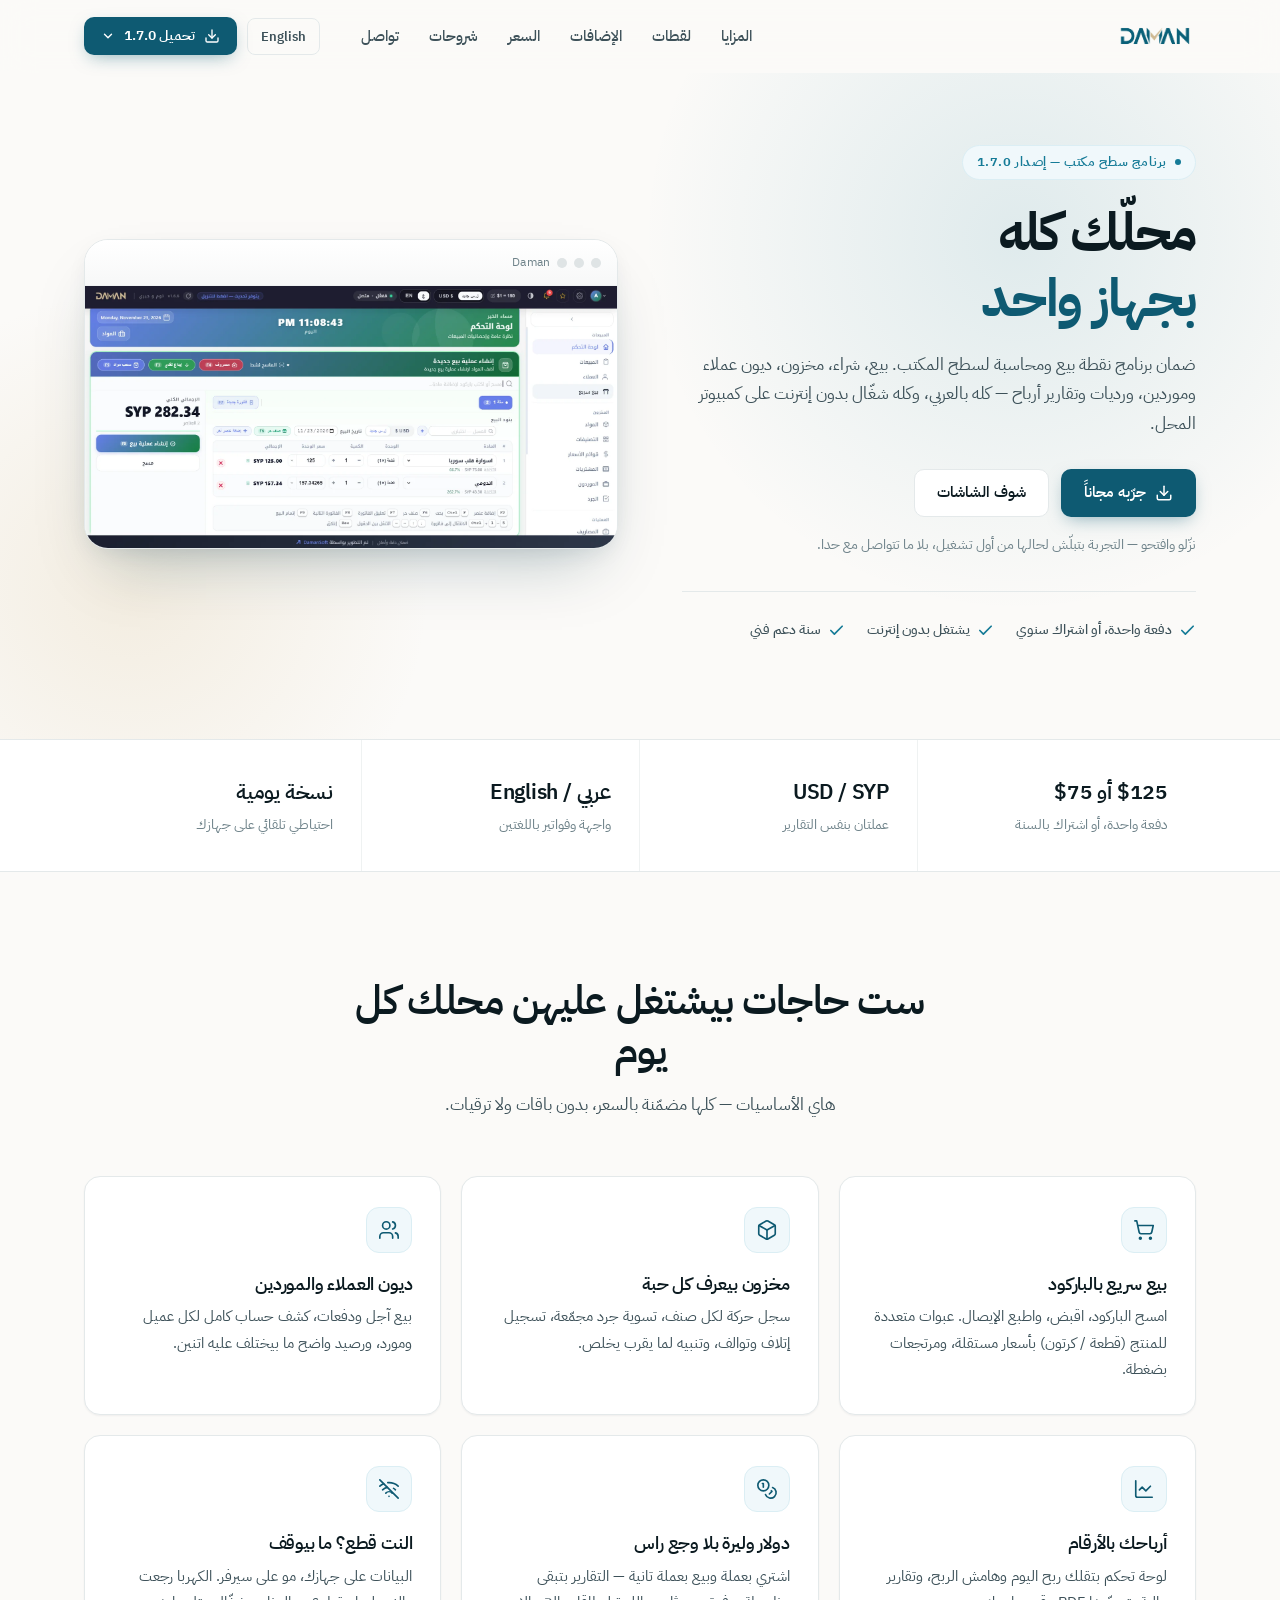
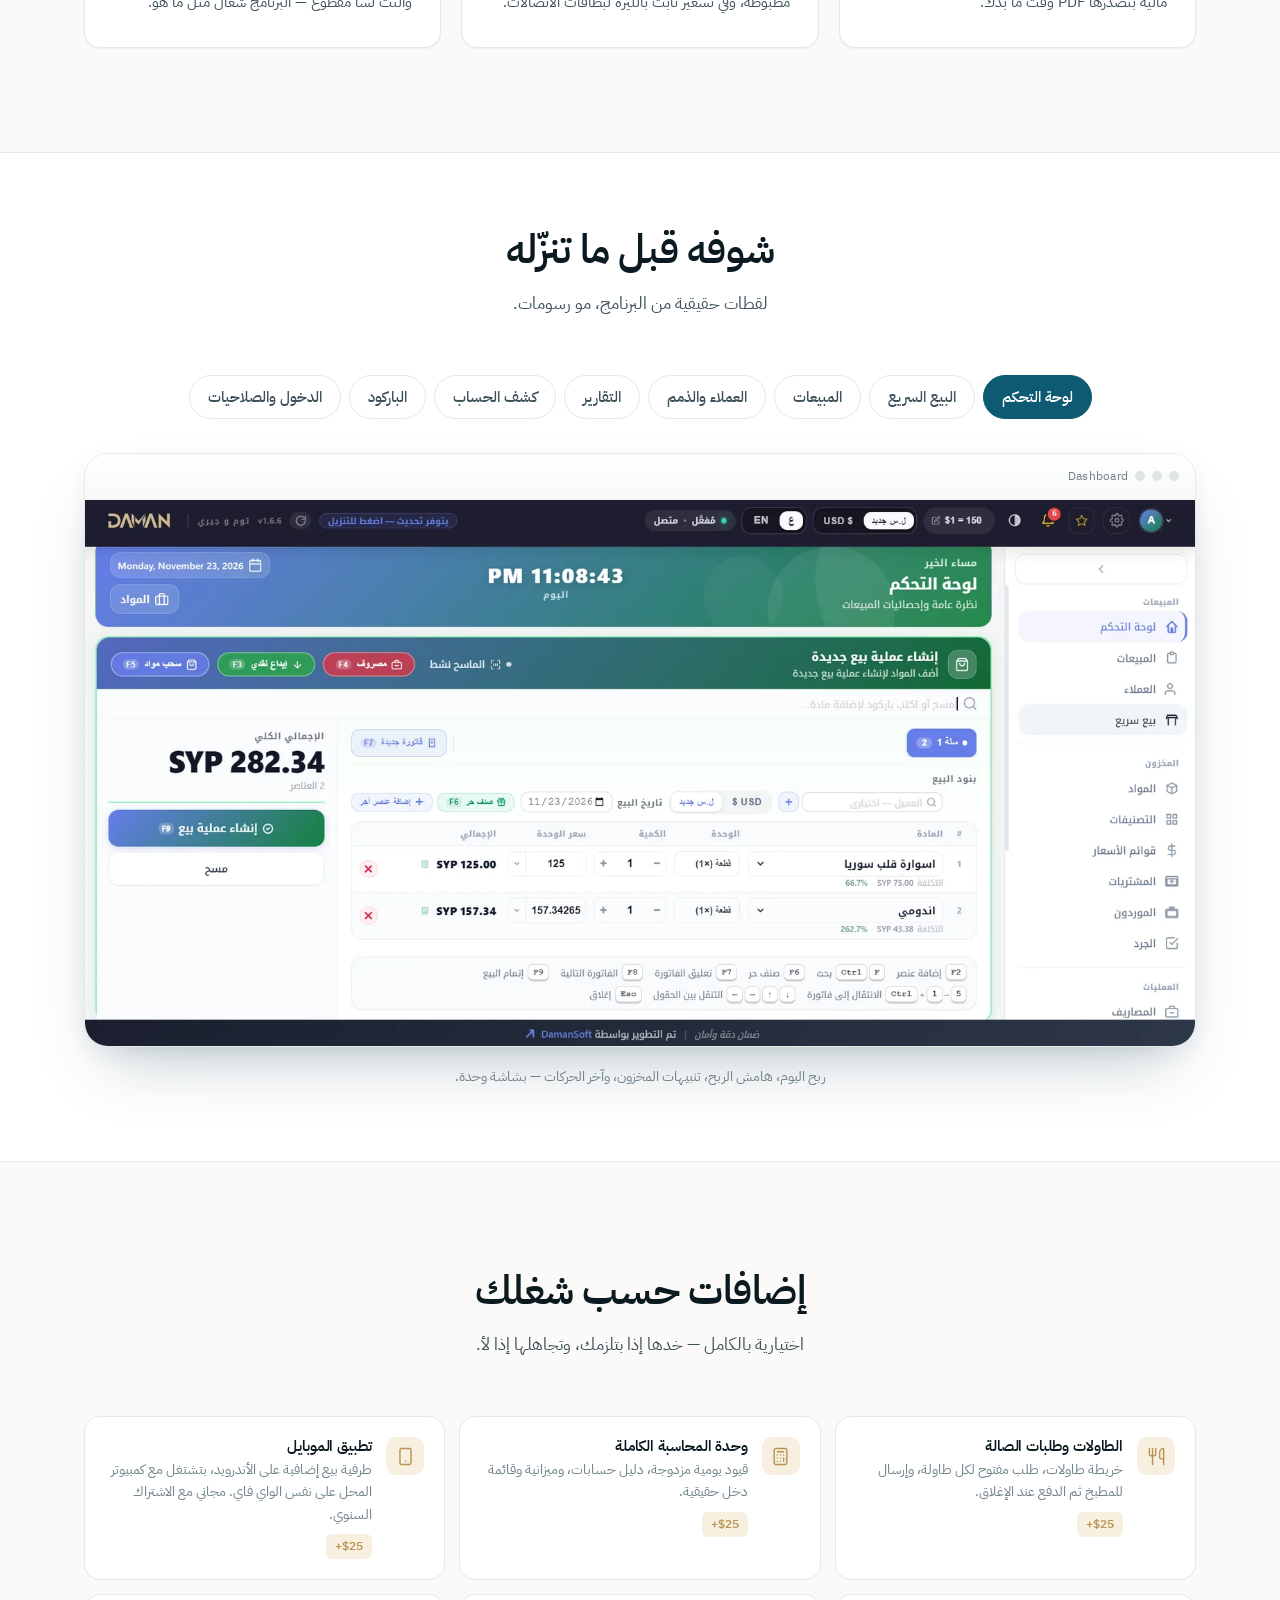
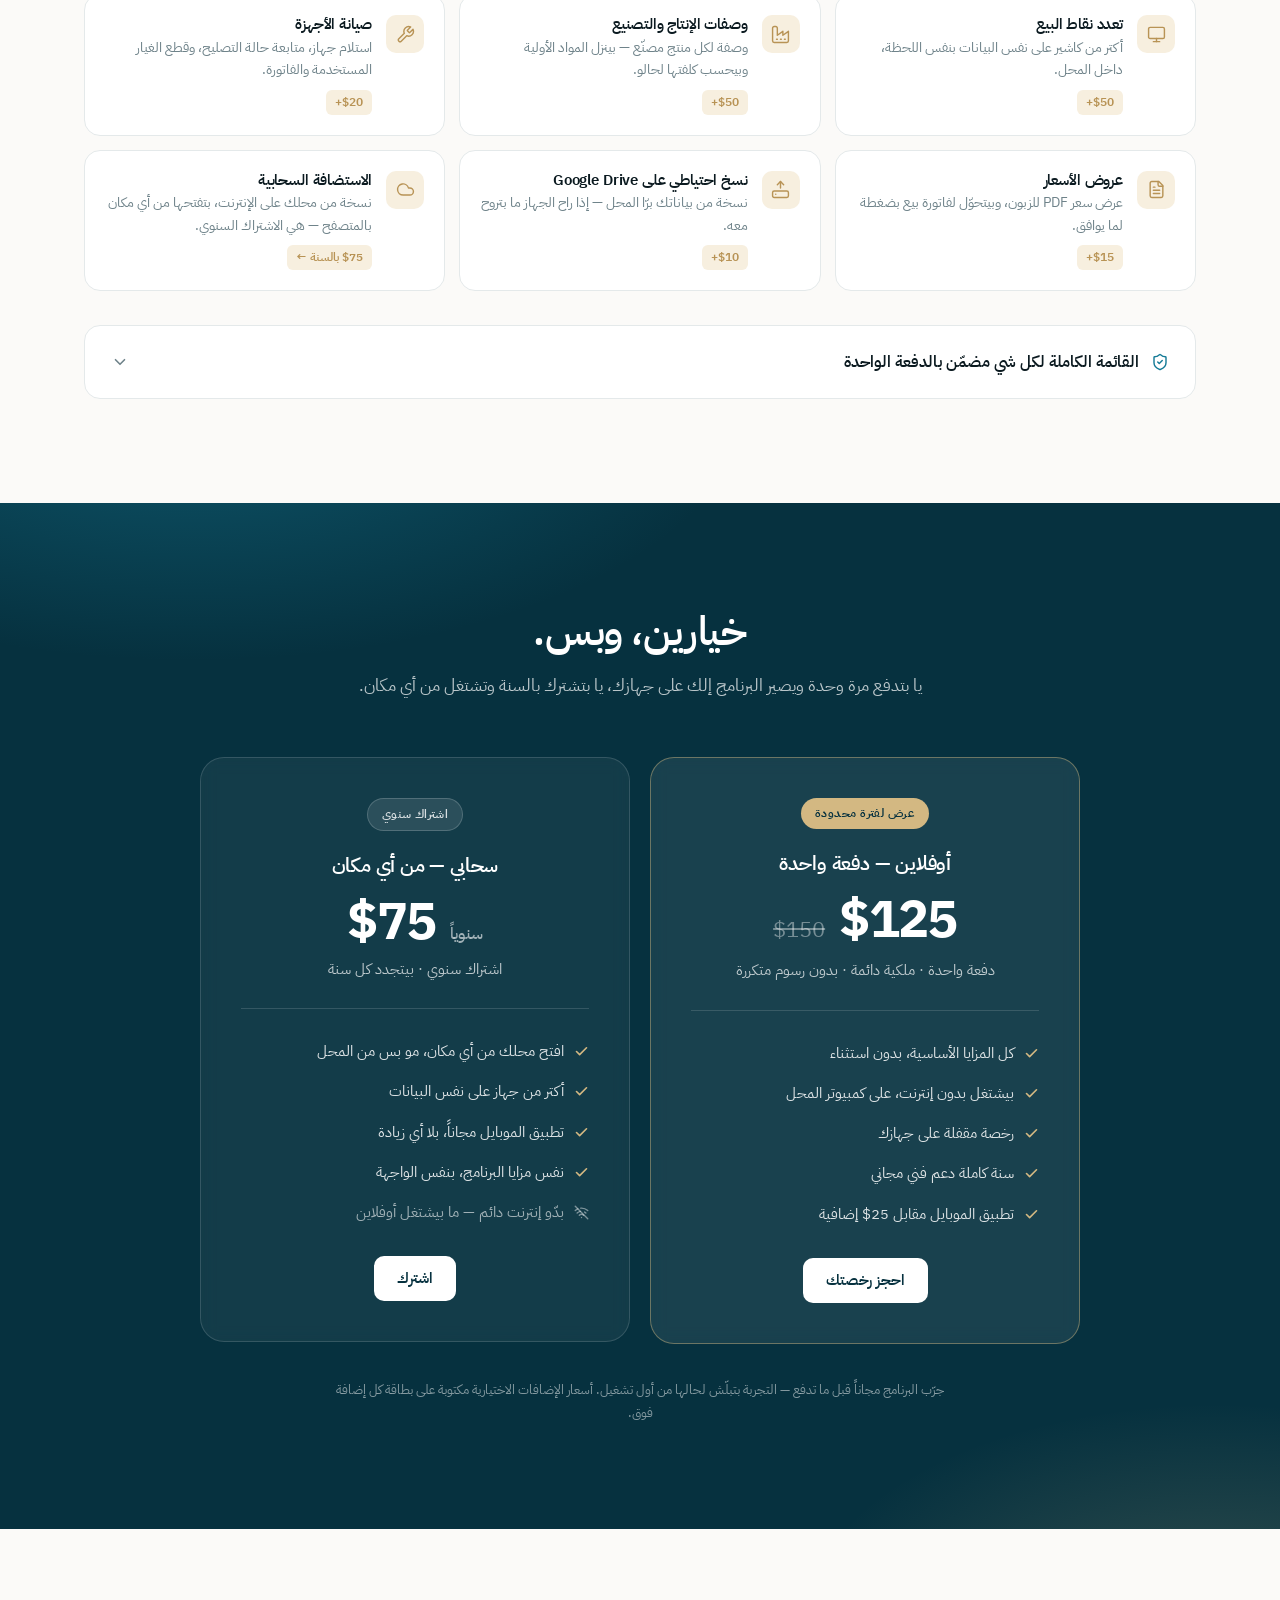
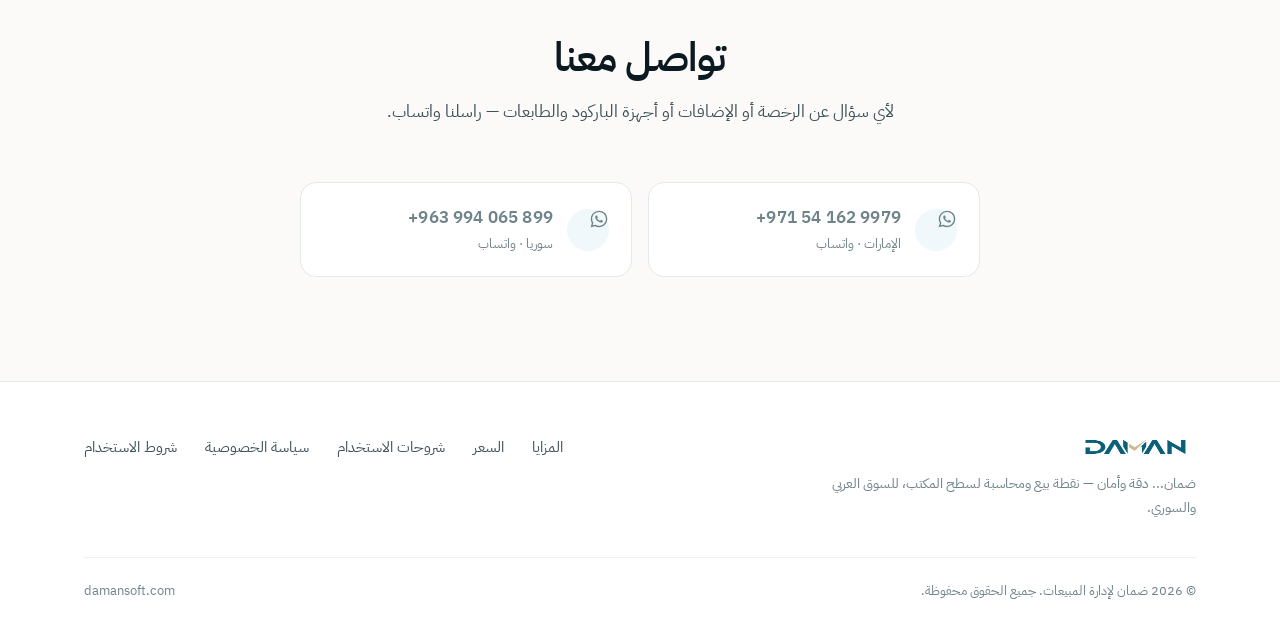
==== commit 10827d41: "chore: bump generic installer to 1.7.0" ====
--- a/index.html
+++ b/index.html
@@ -536,23 +536,23 @@
       <details class="dl" id="dlMenu">
         <summary class="btn btn--primary btn--sm">
           <svg width="16" height="16" viewBox="0 0 24 24" fill="none" stroke="currentColor" stroke-width="2" stroke-linecap="round" stroke-linejoin="round"><use href="#i-down"/></svg>
-          <span class="ar">تحميل <span class="dlv"><span class="dl-version">1.6.8</span></span></span>
-          <span class="en">Download <span class="dlv"><span class="dl-version">1.6.8</span></span></span>
+          <span class="ar">تحميل <span class="dlv"><span class="dl-version">1.7.0</span></span></span>
+          <span class="en">Download <span class="dlv"><span class="dl-version">1.7.0</span></span></span>
           <svg class="dl__caret" width="14" height="14" viewBox="0 0 24 24" fill="none" stroke="currentColor" stroke-width="2.4" stroke-linecap="round" stroke-linejoin="round"><use href="#i-chev"/></svg>
         </summary>
         <div class="dl__menu">
-          <a href="https://dl.damansoft.com/Daman_1.6.8_generic.exe">
+          <a href="https://dl.damansoft.com/Daman_1.7.0_generic.exe">
             <span class="ar">ويندوز 64 بت</span><span class="en">Windows 64-bit</span>
             <small class="ar">معظم الأجهزة</small><small class="en">most PCs</small>
           </a>
-          <a href="https://dl.damansoft.com/32-Daman_1.6.8_generic.exe">
+          <a href="https://dl.damansoft.com/32-Daman_1.7.0_generic.exe">
             <span class="ar">ويندوز 32 بت</span><span class="en">Windows 32-bit</span>
             <small class="ar">الأجهزة القديمة</small><small class="en">older PCs</small>
           </a>
-          <a href="https://dl.damansoft.com/Daman_1.6.8_generic.apk">
+          <a href="https://dl.damansoft.com/Daman_1.7.0_generic.apk">
             <span class="ar">أندرويد</span><span class="en">Android</span>
-            <small class="ar">طرفية موبايل <span class="dl-apk-version">1.6.8</span></small>
-            <small class="en">phone till <span class="dl-apk-version">1.6.8</span></small>
+            <small class="ar">طرفية موبايل <span class="dl-apk-version">1.7.0</span></small>
+            <small class="en">phone till <span class="dl-apk-version">1.7.0</span></small>
           </a>
         </div>
       </details>
@@ -581,8 +581,8 @@
       <div>
         <span class="eyebrow">
           <span class="dot"></span>
-          <span class="ar">برنامج سطح مكتب — إصدار <span class="dl-version">1.6.8</span></span>
-          <span class="en">Desktop app — version <span class="dl-version">1.6.8</span></span>
+          <span class="ar">برنامج سطح مكتب — إصدار <span class="dl-version">1.7.0</span></span>
+          <span class="en">Desktop app — version <span class="dl-version">1.7.0</span></span>
         </span>
 
         <h1 class="ar">محلّك كله<br><em>بجهاز واحد</em></h1>
@@ -599,7 +599,7 @@
         </p>
 
         <div class="hero__cta">
-          <a href="https://dl.damansoft.com/Daman_1.6.8_generic.exe" class="btn btn--primary">
+          <a href="https://dl.damansoft.com/Daman_1.7.0_generic.exe" class="btn btn--primary">
             <svg width="18" height="18" viewBox="0 0 24 24" fill="none" stroke="currentColor" stroke-width="2" stroke-linecap="round" stroke-linejoin="round"><use href="#i-down"/></svg>
             <span class="ar">جرّبه مجاناً</span><span class="en">Try it free</span>
           </a>
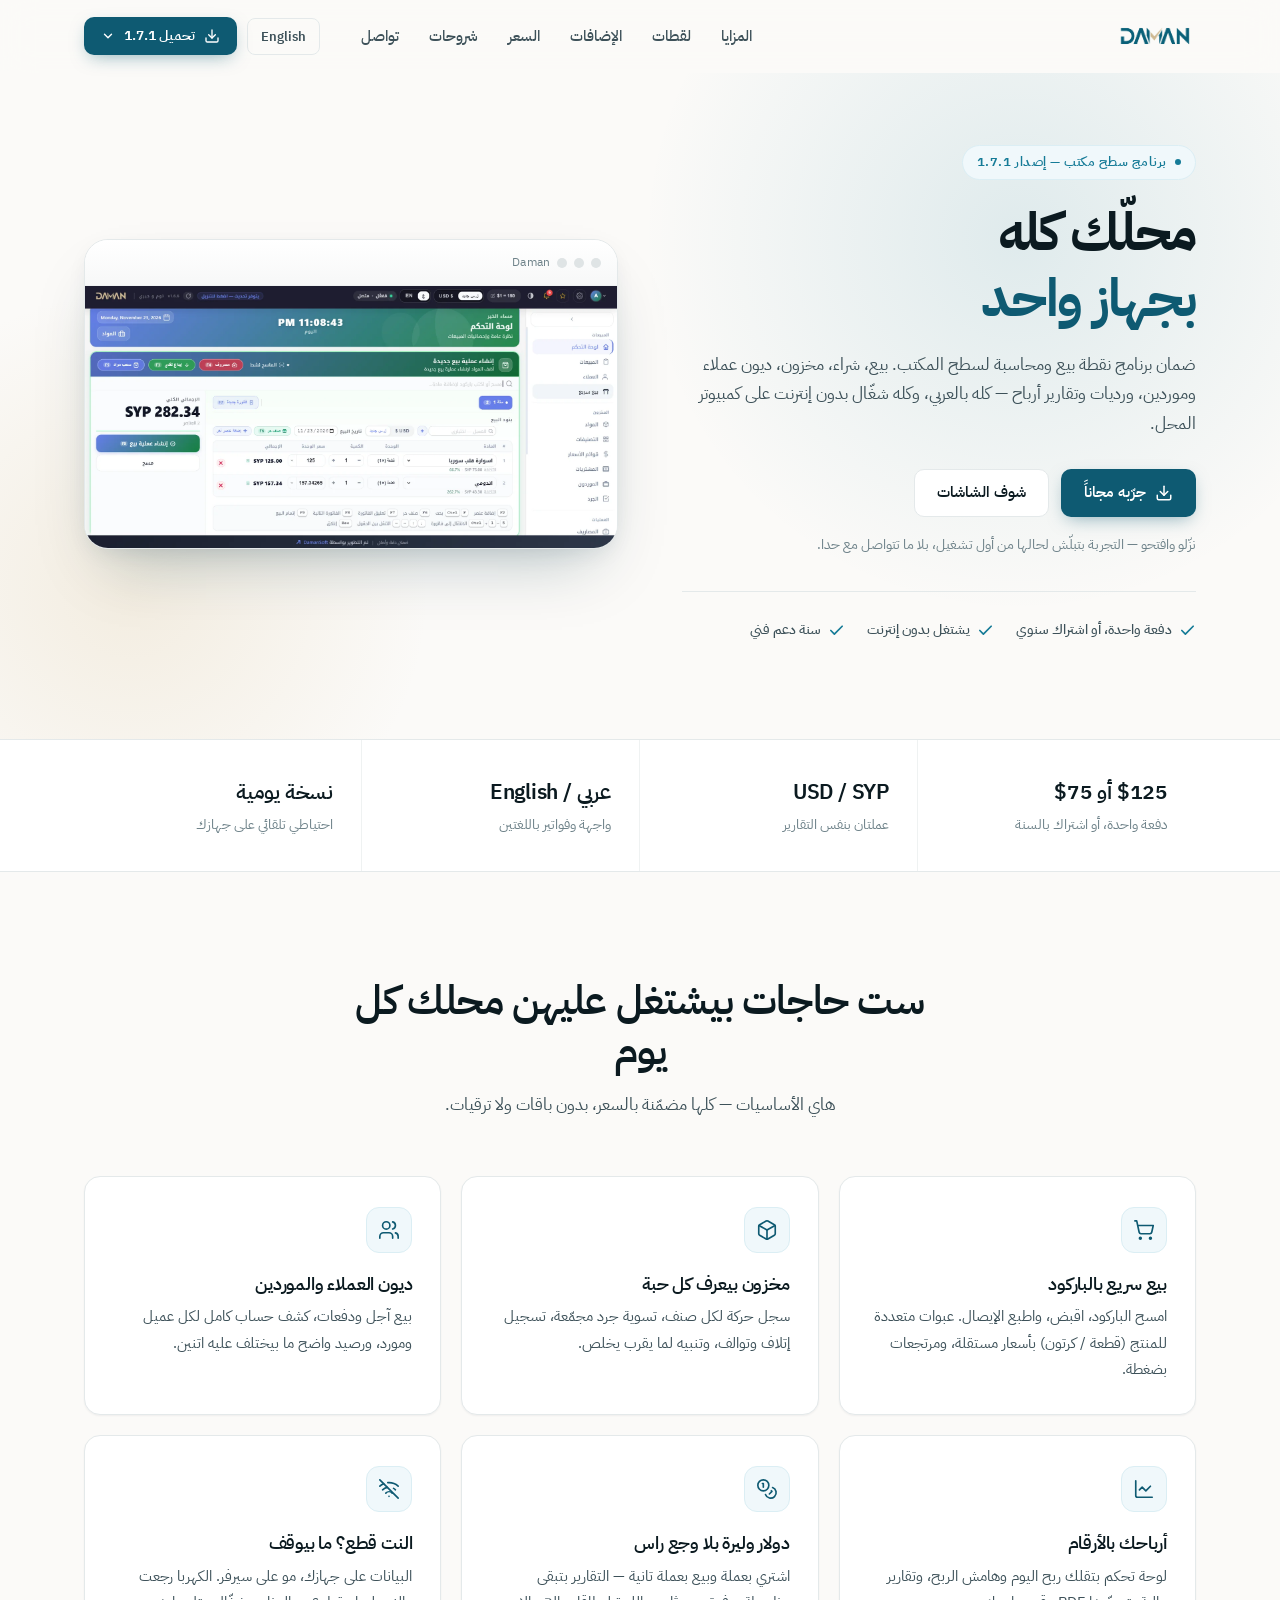
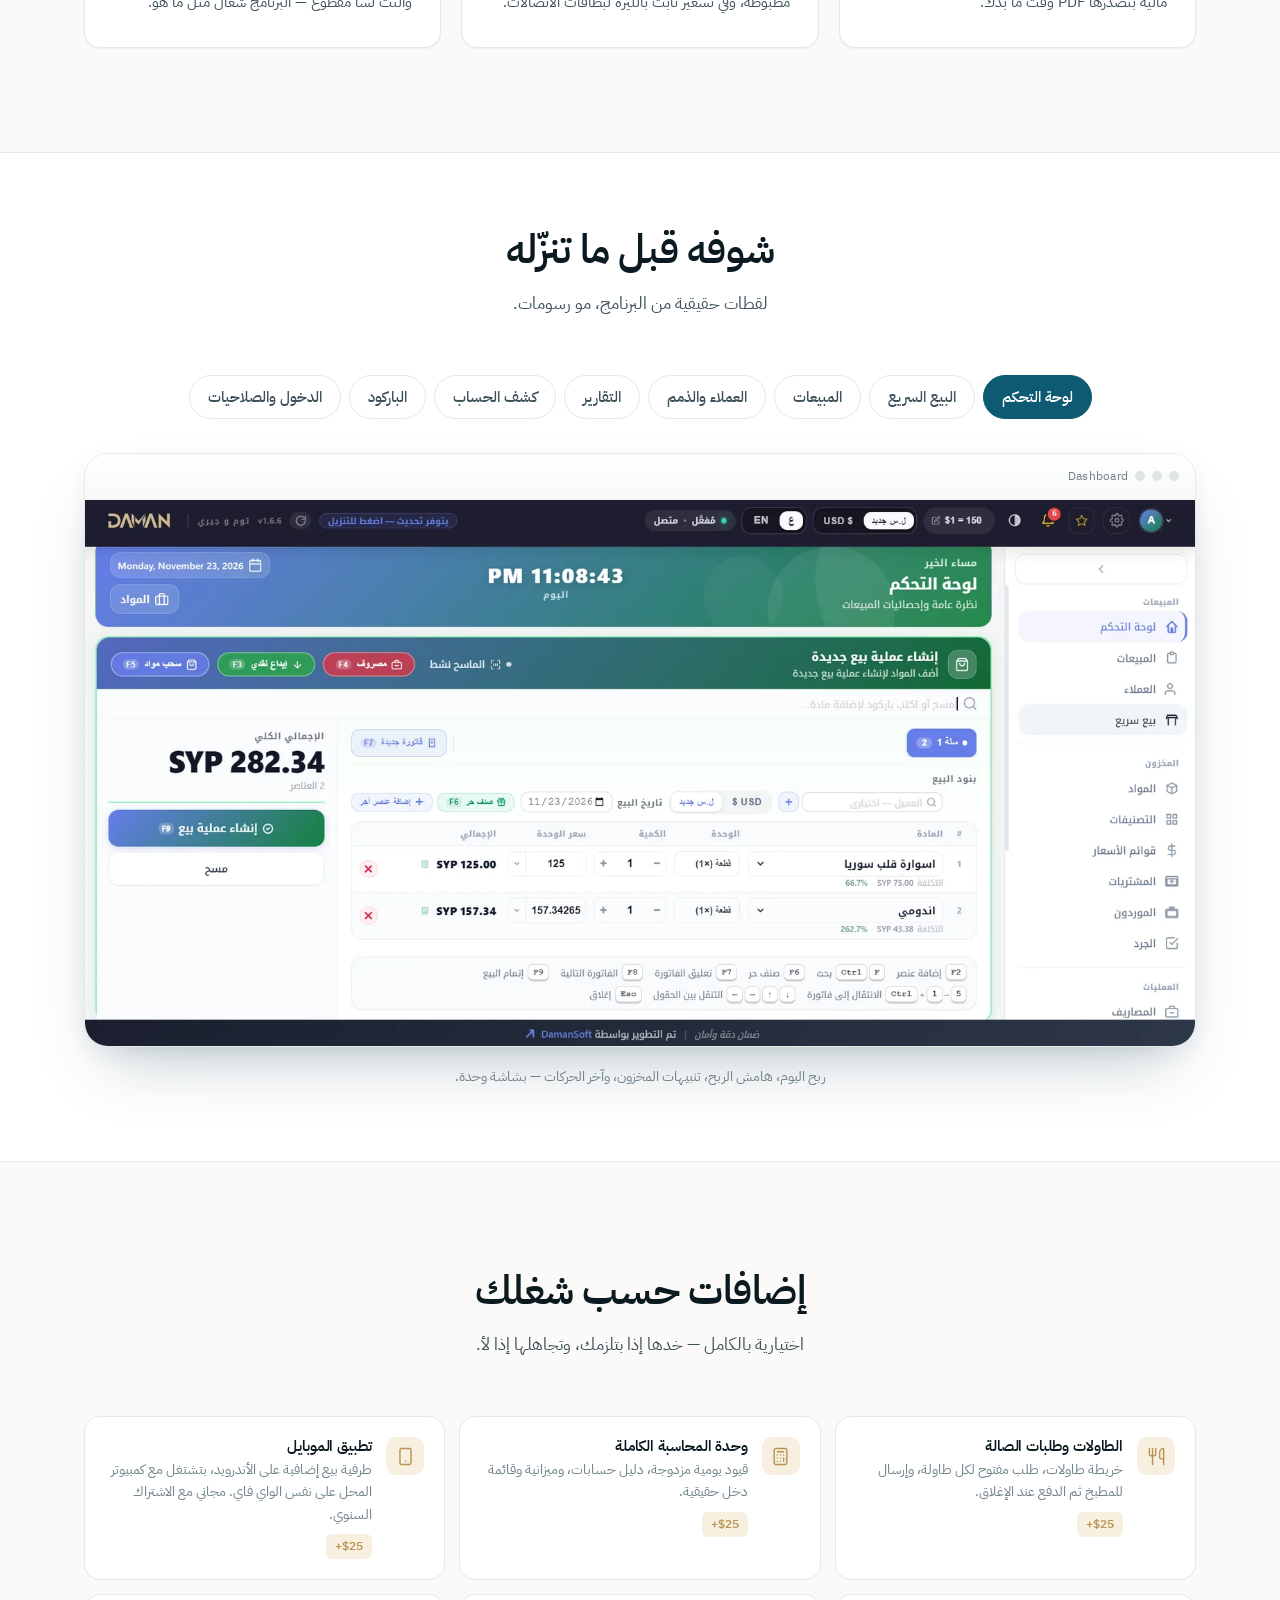
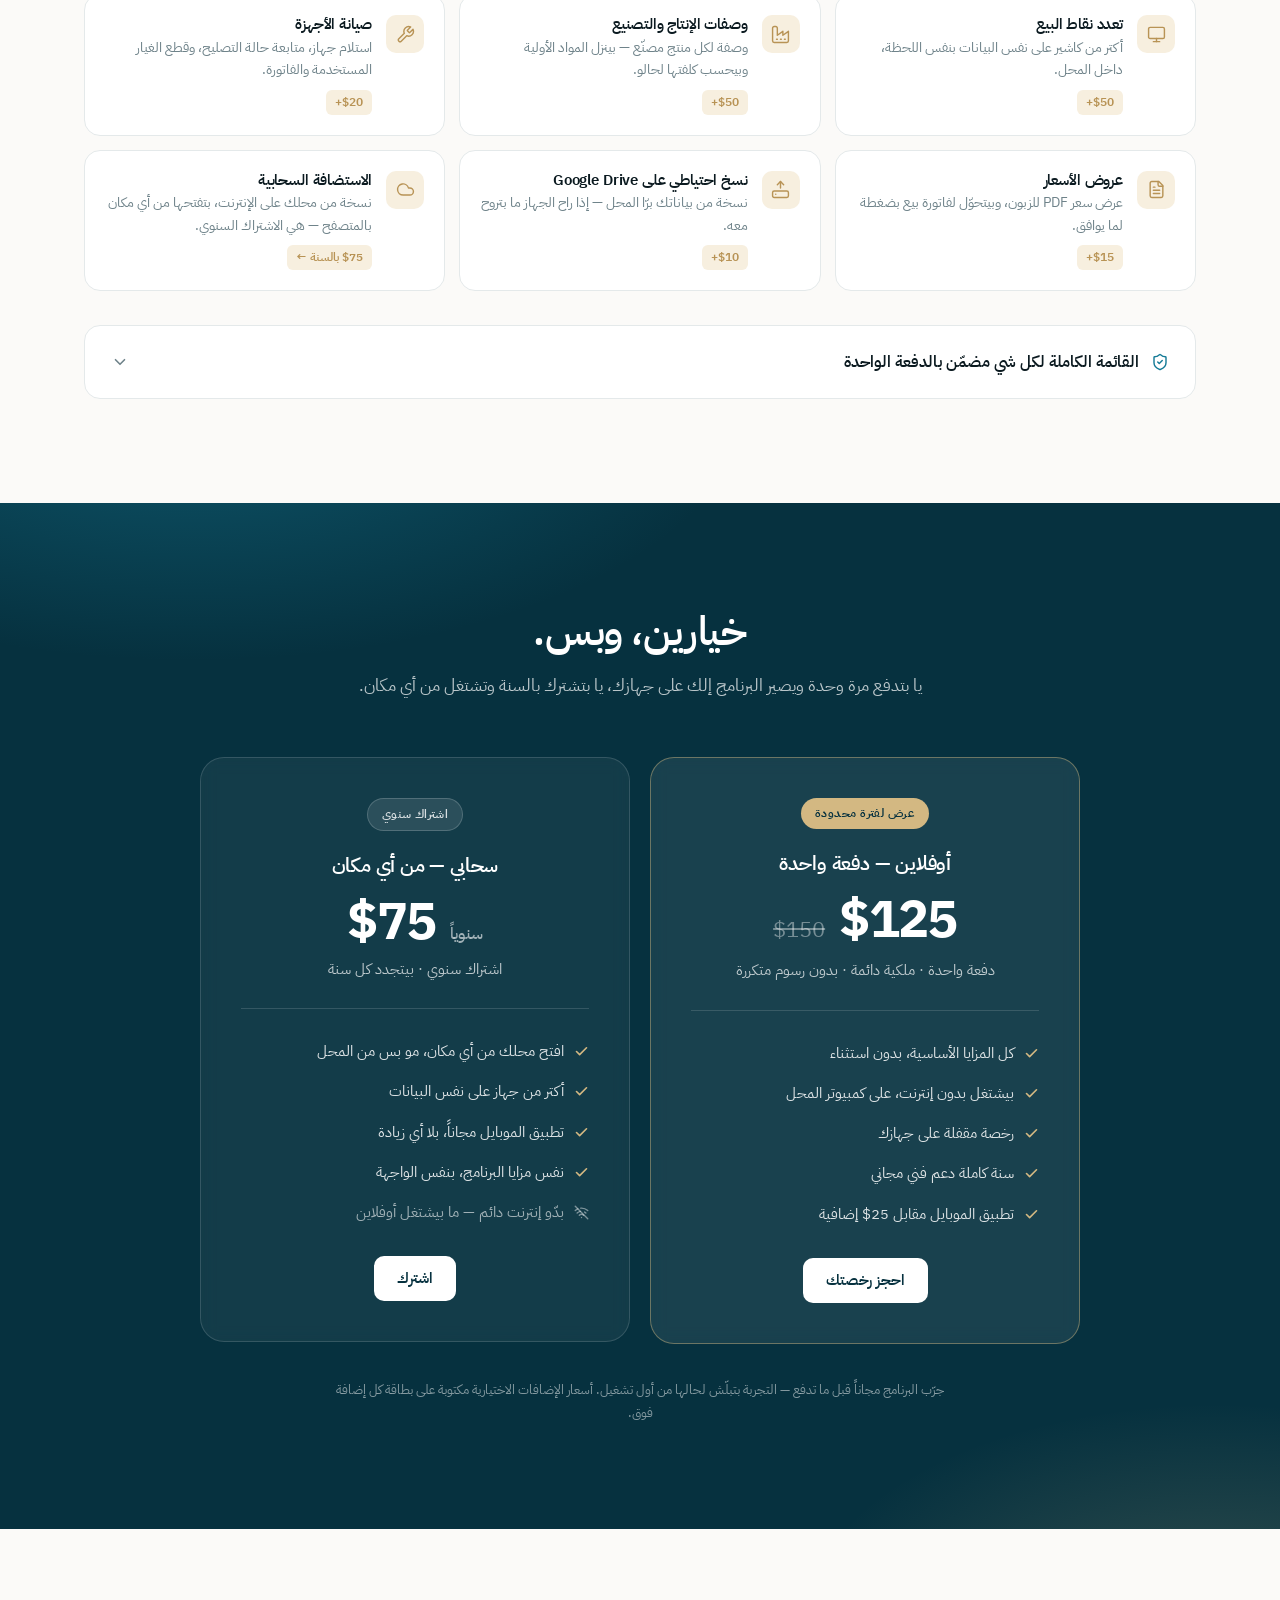
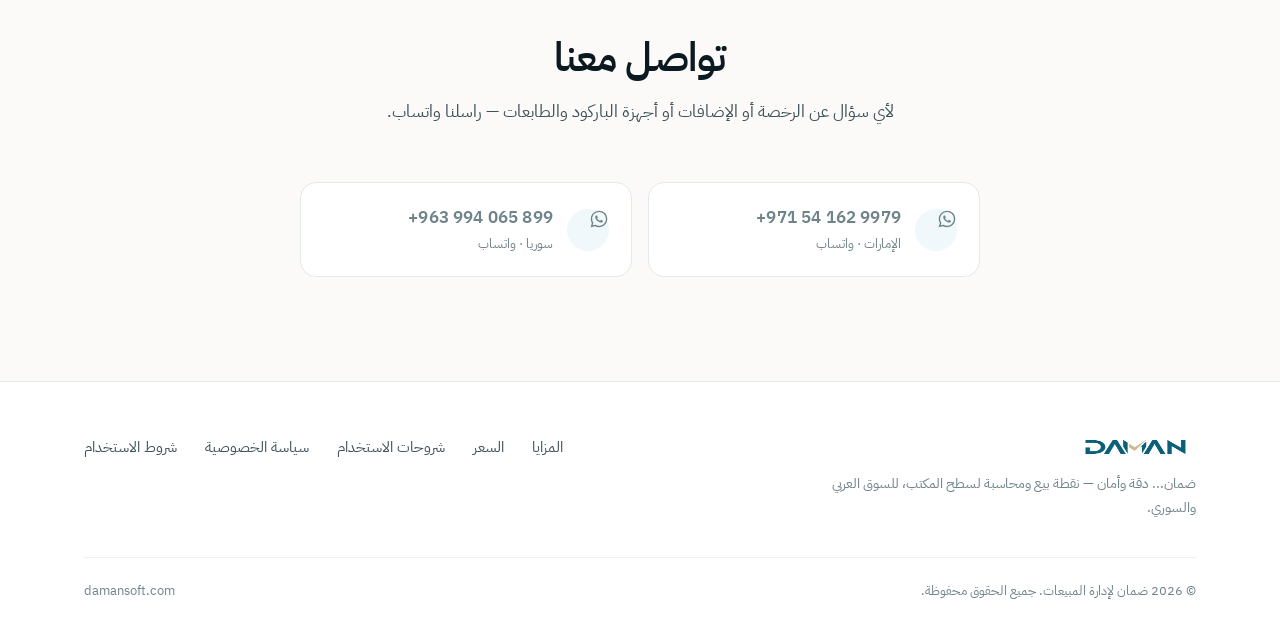
==== commit 1b10d800: "chore: bump generic installer to 1.7.1" ====
--- a/index.html
+++ b/index.html
@@ -536,23 +536,23 @@
       <details class="dl" id="dlMenu">
         <summary class="btn btn--primary btn--sm">
           <svg width="16" height="16" viewBox="0 0 24 24" fill="none" stroke="currentColor" stroke-width="2" stroke-linecap="round" stroke-linejoin="round"><use href="#i-down"/></svg>
-          <span class="ar">تحميل <span class="dlv"><span class="dl-version">1.7.0</span></span></span>
-          <span class="en">Download <span class="dlv"><span class="dl-version">1.7.0</span></span></span>
+          <span class="ar">تحميل <span class="dlv"><span class="dl-version">1.7.1</span></span></span>
+          <span class="en">Download <span class="dlv"><span class="dl-version">1.7.1</span></span></span>
           <svg class="dl__caret" width="14" height="14" viewBox="0 0 24 24" fill="none" stroke="currentColor" stroke-width="2.4" stroke-linecap="round" stroke-linejoin="round"><use href="#i-chev"/></svg>
         </summary>
         <div class="dl__menu">
-          <a href="https://dl.damansoft.com/Daman_1.7.0_generic.exe">
+          <a href="https://dl.damansoft.com/Daman_1.7.1_generic.exe">
             <span class="ar">ويندوز 64 بت</span><span class="en">Windows 64-bit</span>
             <small class="ar">معظم الأجهزة</small><small class="en">most PCs</small>
           </a>
-          <a href="https://dl.damansoft.com/32-Daman_1.7.0_generic.exe">
+          <a href="https://dl.damansoft.com/32-Daman_1.7.1_generic.exe">
             <span class="ar">ويندوز 32 بت</span><span class="en">Windows 32-bit</span>
             <small class="ar">الأجهزة القديمة</small><small class="en">older PCs</small>
           </a>
-          <a href="https://dl.damansoft.com/Daman_1.7.0_generic.apk">
+          <a href="https://dl.damansoft.com/Daman_1.7.1_generic.apk">
             <span class="ar">أندرويد</span><span class="en">Android</span>
-            <small class="ar">طرفية موبايل <span class="dl-apk-version">1.7.0</span></small>
-            <small class="en">phone till <span class="dl-apk-version">1.7.0</span></small>
+            <small class="ar">طرفية موبايل <span class="dl-apk-version">1.7.1</span></small>
+            <small class="en">phone till <span class="dl-apk-version">1.7.1</span></small>
           </a>
         </div>
       </details>
@@ -581,8 +581,8 @@
       <div>
         <span class="eyebrow">
           <span class="dot"></span>
-          <span class="ar">برنامج سطح مكتب — إصدار <span class="dl-version">1.7.0</span></span>
-          <span class="en">Desktop app — version <span class="dl-version">1.7.0</span></span>
+          <span class="ar">برنامج سطح مكتب — إصدار <span class="dl-version">1.7.1</span></span>
+          <span class="en">Desktop app — version <span class="dl-version">1.7.1</span></span>
         </span>
 
         <h1 class="ar">محلّك كله<br><em>بجهاز واحد</em></h1>
@@ -599,7 +599,7 @@
         </p>
 
         <div class="hero__cta">
-          <a href="https://dl.damansoft.com/Daman_1.7.0_generic.exe" class="btn btn--primary">
+          <a href="https://dl.damansoft.com/Daman_1.7.1_generic.exe" class="btn btn--primary">
             <svg width="18" height="18" viewBox="0 0 24 24" fill="none" stroke="currentColor" stroke-width="2" stroke-linecap="round" stroke-linejoin="round"><use href="#i-down"/></svg>
             <span class="ar">جرّبه مجاناً</span><span class="en">Try it free</span>
           </a>
